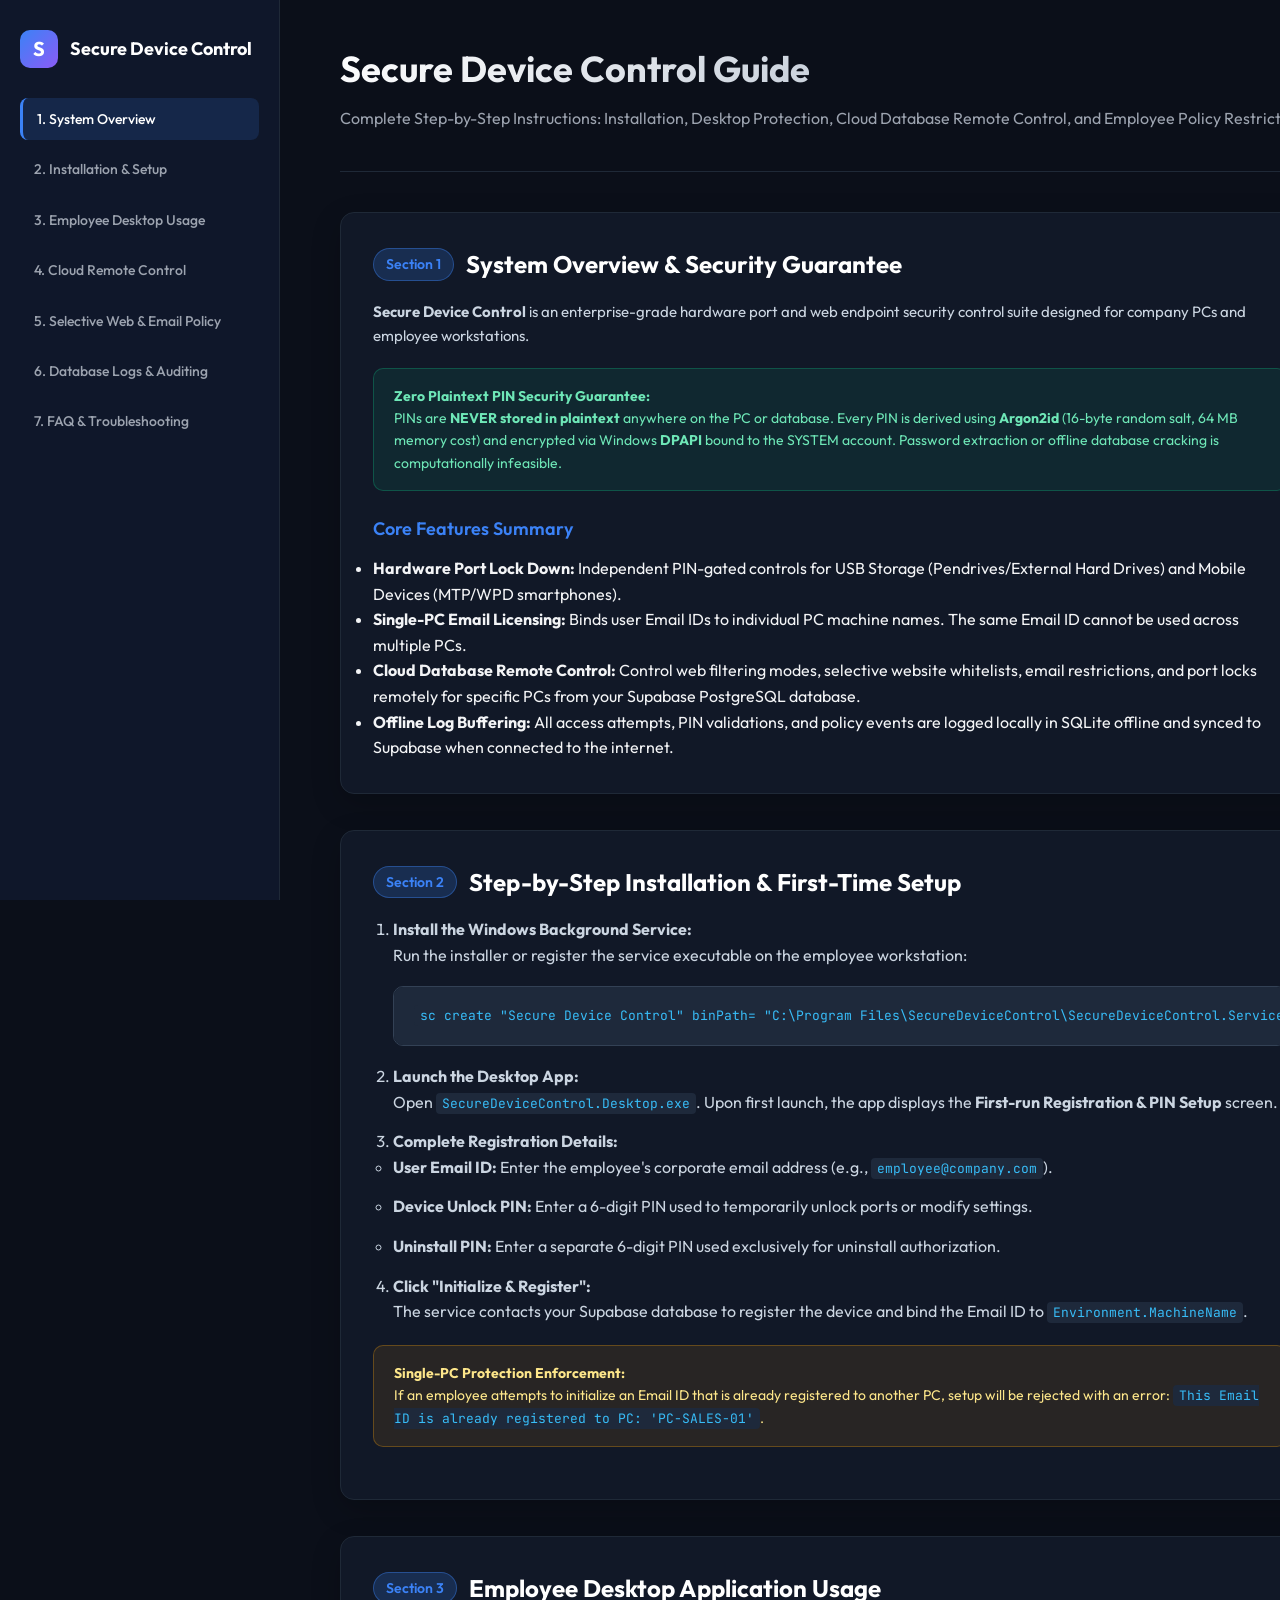
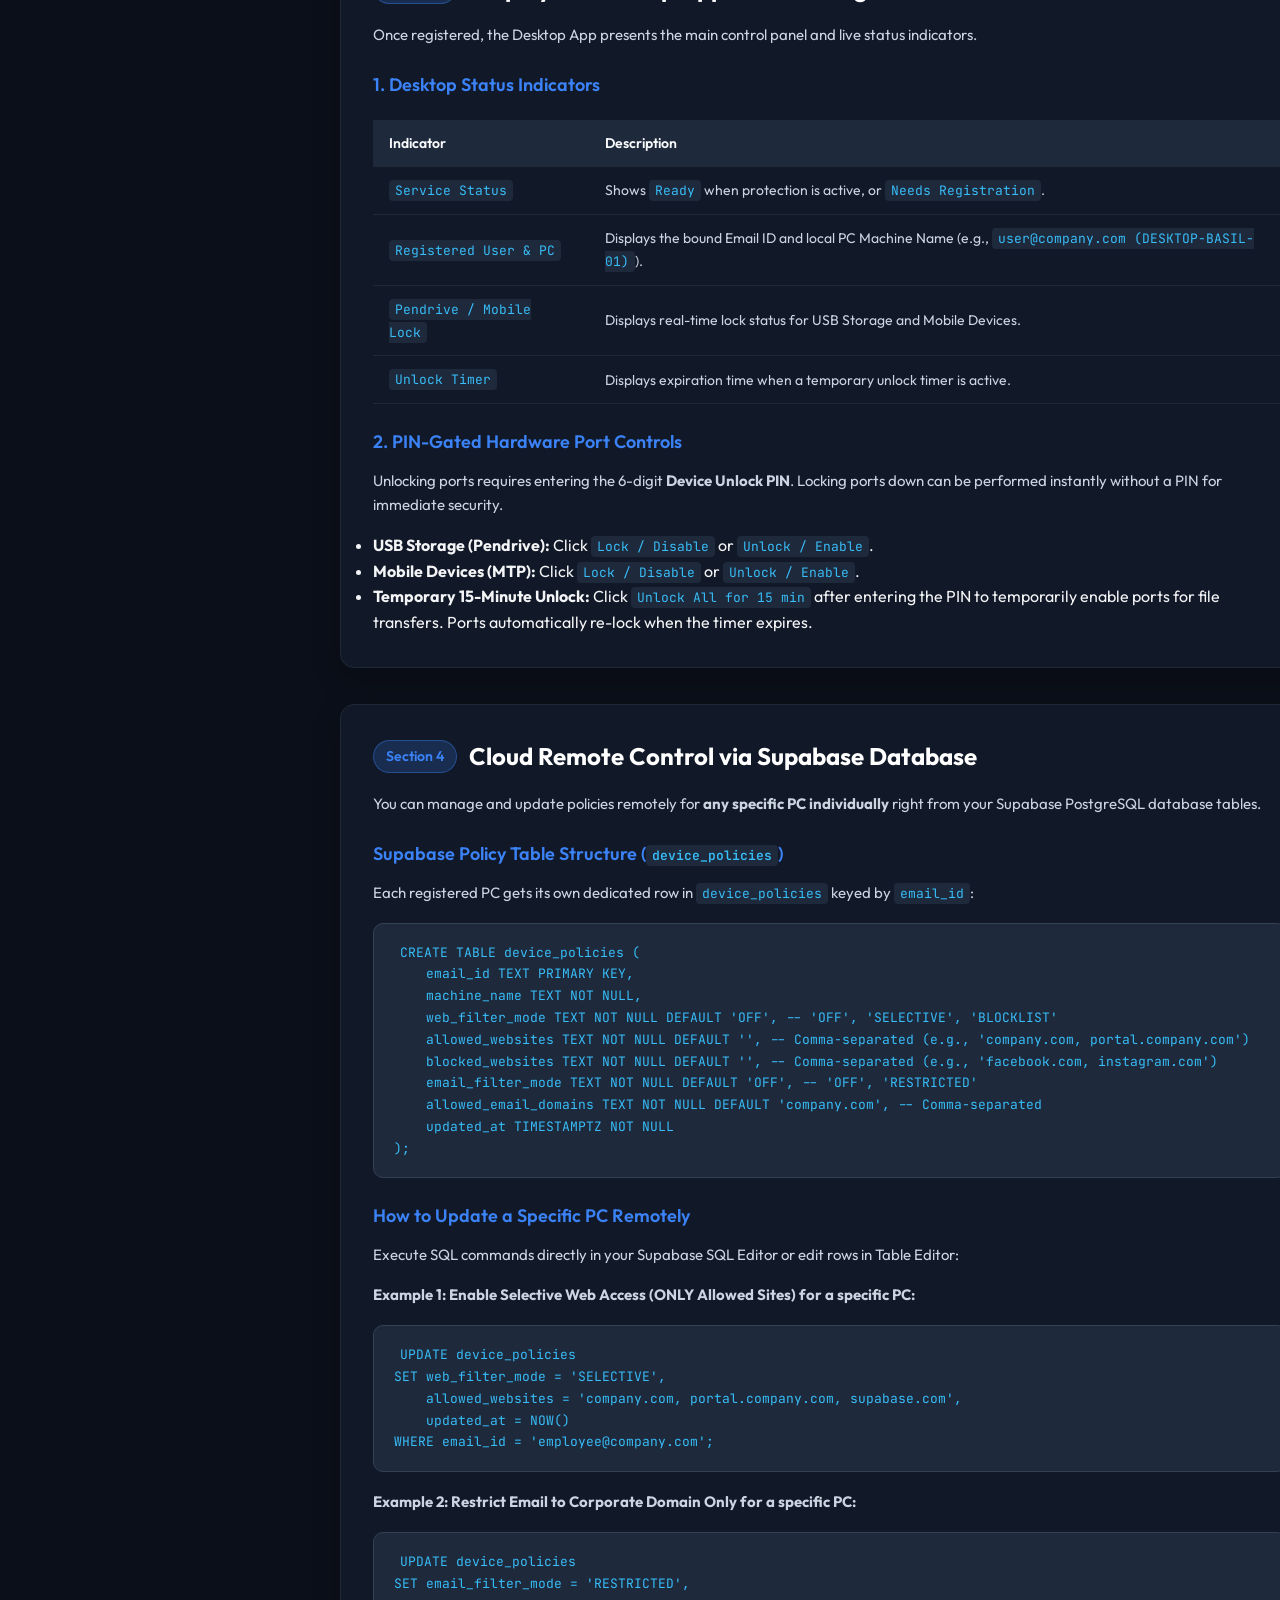
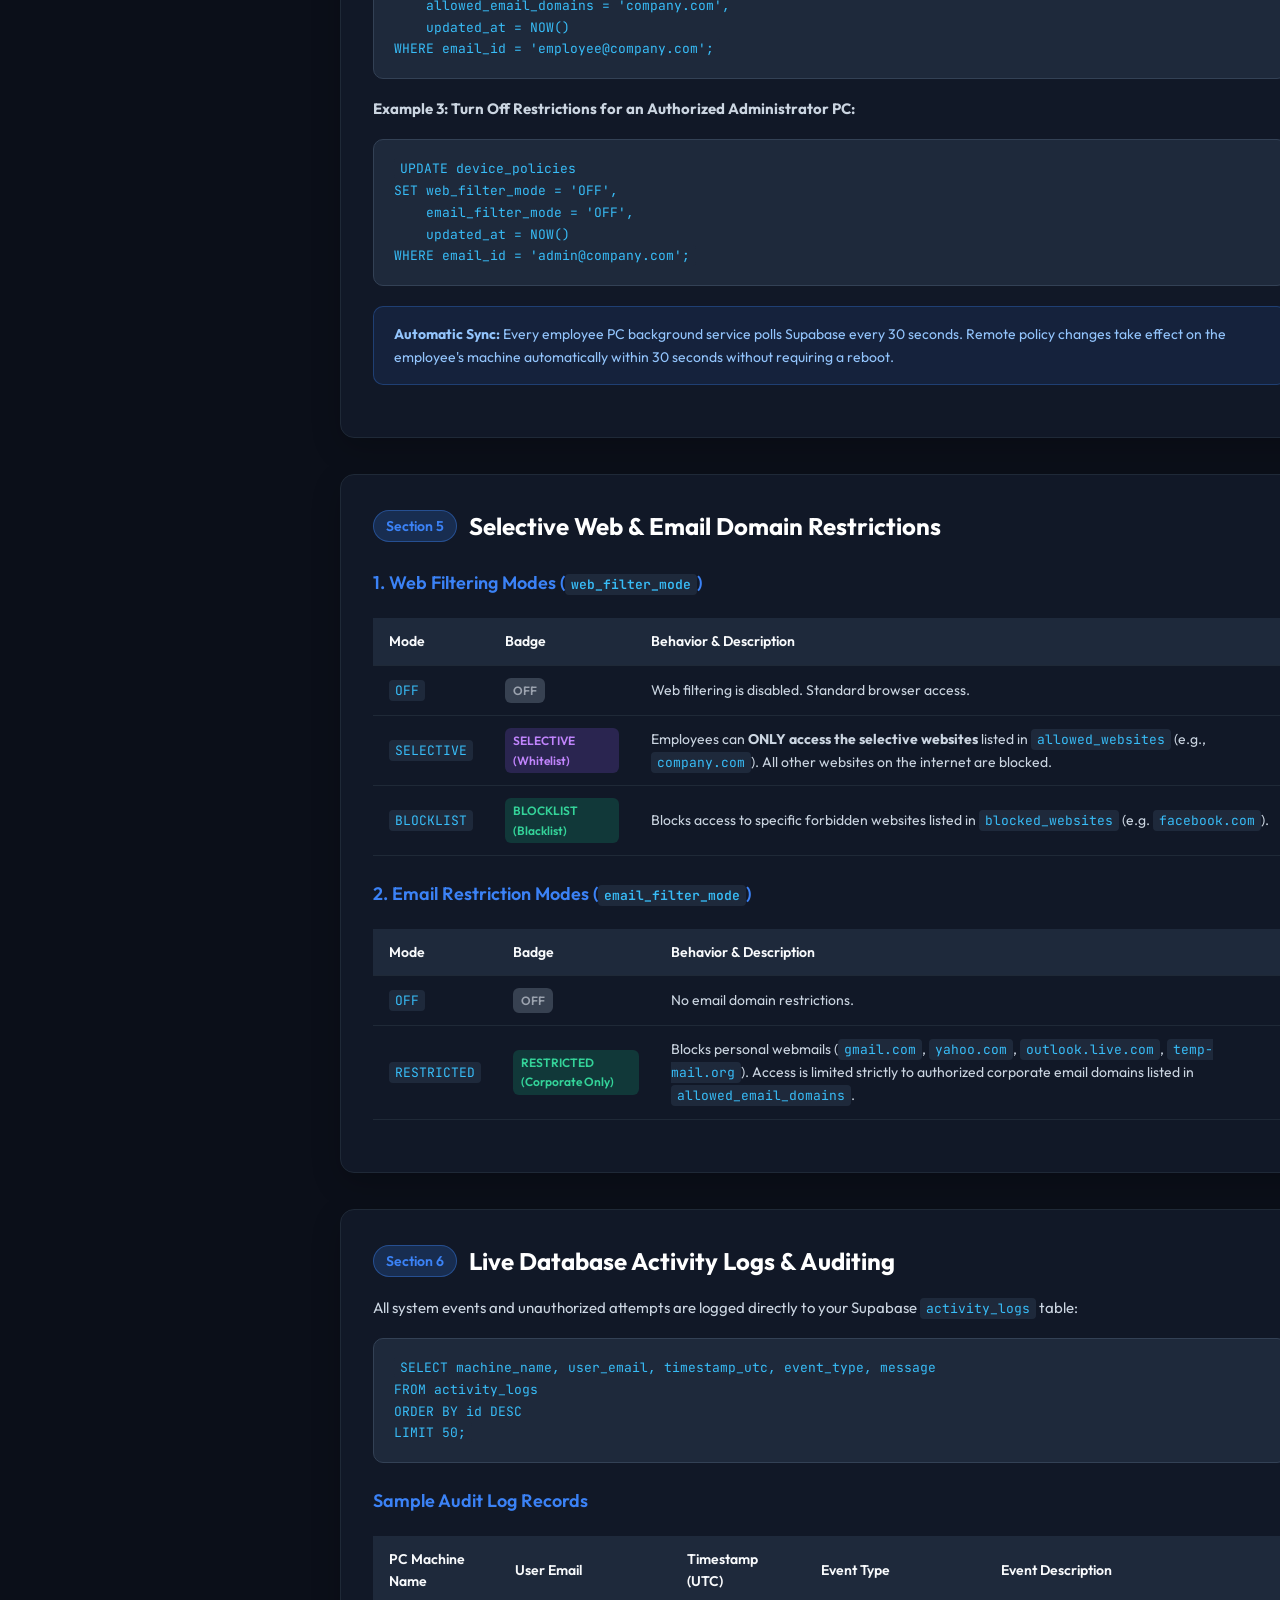
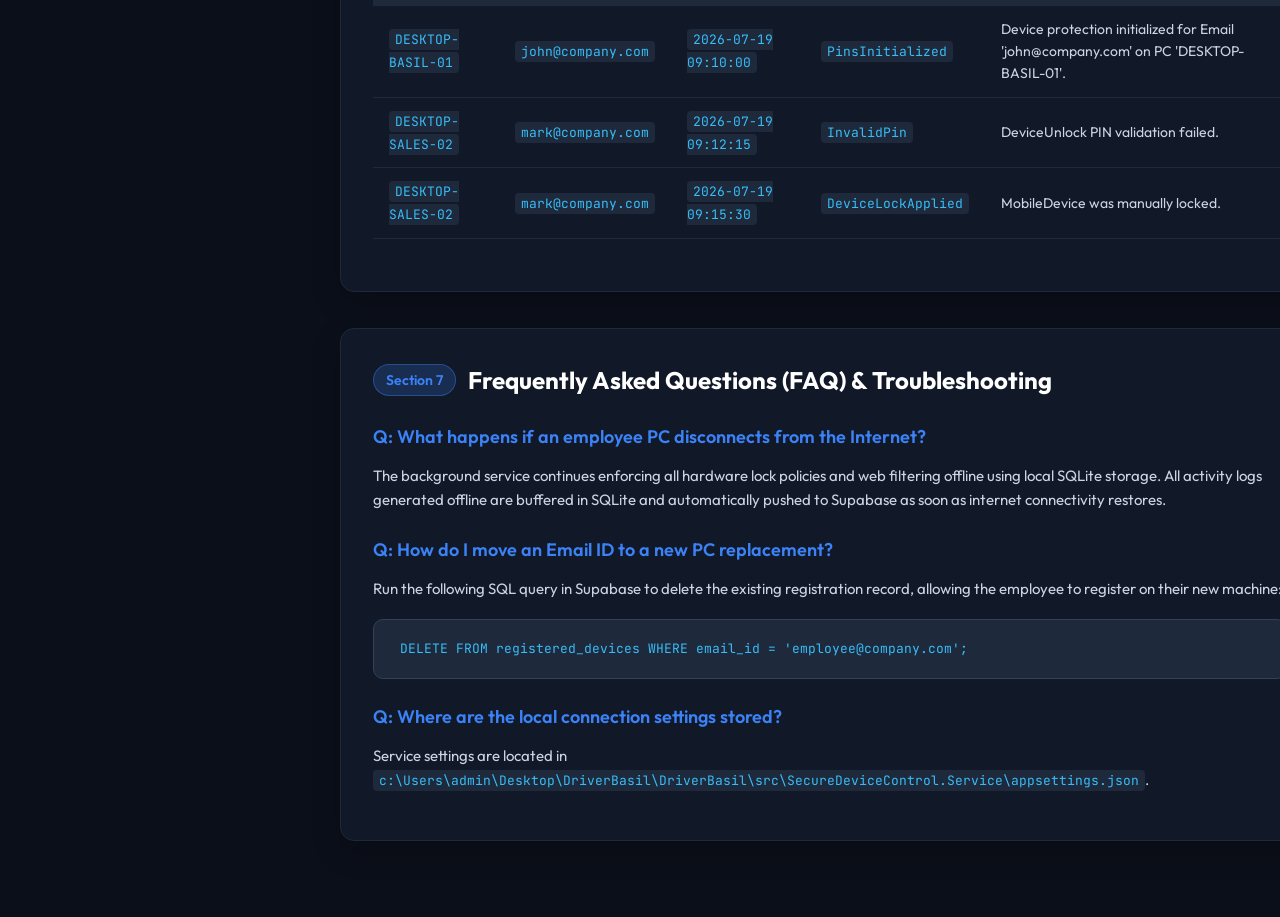
==== documentation.html @ a5659704 "feat: Add mobile port policy, Supabase DB log sync, per-PC selective web filtering, email domain res" ====
<!DOCTYPE html>
<html lang="en">
<head>
  <meta charset="UTF-8">
  <meta name="viewport" content="width=device-width, initial-scale=1.0">
  <title>Secure Device Control - Complete User & Administration Guide</title>
  <link rel="preconnect" href="https://fonts.googleapis.com">
  <link rel="preconnect" href="https://fonts.gstatic.com" crossorigin>
  <link href="https://fonts.googleapis.com/css2?family=Outfit:wght@300;400;500;600;700&family=JetBrains+Mono:wght@400;600&display=swap" rel="stylesheet">
  <style>
    :root {
      --bg-main: #0B0F19;
      --bg-card: #111827;
      --bg-sidebar: #0F172A;
      --accent-blue: #3B82F6;
      --accent-green: #10B981;
      --accent-purple: #8B5CF6;
      --accent-red: #EF4444;
      --text-main: #F3F4F6;
      --text-muted: #9CA3AF;
      --border-color: #1F2937;
      --code-bg: #1E293B;
    }

    * {
      box-sizing: border-box;
      margin: 0;
      padding: 0;
    }

    body {
      font-family: 'Outfit', sans-serif;
      background-color: var(--bg-main);
      color: var(--text-main);
      line-height: 1.6;
      display: flex;
      min-height: 100vh;
    }

    /* Sidebar Navigation */
    aside {
      width: 280px;
      background-color: var(--bg-sidebar);
      border-right: 1px solid var(--border-color);
      padding: 30px 20px;
      position: fixed;
      height: 100vh;
      overflow-y: auto;
    }

    aside .brand {
      display: flex;
      align-items: center;
      gap: 12px;
      margin-bottom: 30px;
    }

    aside .brand-logo {
      width: 38px;
      height: 38px;
      background: linear-gradient(135deg, var(--accent-blue), var(--accent-purple));
      border-radius: 10px;
      display: flex;
      align-items: center;
      justify-content: center;
      font-weight: 700;
      font-size: 20px;
      color: white;
    }

    aside .brand-title {
      font-size: 18px;
      font-weight: 700;
      color: white;
    }

    aside ul {
      list-style: none;
    }

    aside li {
      margin-bottom: 8px;
    }

    aside a {
      color: var(--text-muted);
      text-decoration: none;
      font-size: 14px;
      font-weight: 500;
      display: block;
      padding: 10px 14px;
      border-radius: 8px;
      transition: all 0.2s;
    }

    aside a:hover, aside a.active {
      color: white;
      background-color: rgba(59, 130, 246, 0.15);
      border-left: 3px solid var(--accent-blue);
    }

    /* Main Content Area */
    main {
      margin-left: 280px;
      flex: 1;
      padding: 40px 60px;
      max-width: 1100px;
    }

    header {
      margin-bottom: 40px;
      padding-bottom: 24px;
      border-bottom: 1px solid var(--border-color);
    }

    header h1 {
      font-size: 36px;
      font-weight: 700;
      background: linear-gradient(135deg, #FFFFFF, #94A3B8);
      -webkit-background-clip: text;
      -webkit-text-fill-color: transparent;
      margin-bottom: 8px;
    }

    header p {
      color: var(--text-muted);
      font-size: 16px;
    }

    .section-card {
      background-color: var(--bg-card);
      border: 1px solid var(--border-color);
      border-radius: 14px;
      padding: 32px;
      margin-bottom: 36px;
      box-shadow: 0 10px 30px rgba(0, 0, 0, 0.2);
    }

    h2 {
      font-size: 24px;
      font-weight: 700;
      margin-bottom: 16px;
      color: white;
      display: flex;
      align-items: center;
      gap: 12px;
    }

    h2 .step-badge {
      background-color: rgba(59, 130, 246, 0.2);
      color: var(--accent-blue);
      font-size: 14px;
      font-weight: 600;
      padding: 4px 12px;
      border-radius: 20px;
      border: 1px solid rgba(59, 130, 246, 0.4);
    }

    h3 {
      font-size: 18px;
      font-weight: 600;
      margin: 24px 0 12px 0;
      color: var(--accent-blue);
    }

    p {
      color: #CBD5E1;
      margin-bottom: 16px;
      font-size: 15px;
    }

    /* Alerts / Callouts */
    .alert {
      padding: 16px 20px;
      border-radius: 10px;
      margin: 20px 0;
      display: flex;
      align-items: flex-start;
      gap: 14px;
      font-size: 14px;
    }

    .alert-info {
      background-color: rgba(59, 130, 246, 0.1);
      border: 1px solid rgba(59, 130, 246, 0.3);
      color: #93C5FD;
    }

    .alert-success {
      background-color: rgba(16, 185, 129, 0.1);
      border: 1px solid rgba(16, 185, 129, 0.3);
      color: #6EE7B7;
    }

    .alert-warning {
      background-color: rgba(245, 158, 11, 0.1);
      border: 1px solid rgba(245, 158, 11, 0.3);
      color: #FDE68A;
    }

    /* Tables */
    table {
      width: 100%;
      border-collapse: collapse;
      margin: 20px 0;
      font-size: 14px;
    }

    th, td {
      padding: 12px 16px;
      text-align: left;
      border-bottom: 1px solid var(--border-color);
    }

    th {
      background-color: #1E293B;
      color: #F8FAFC;
      font-weight: 600;
    }

    td {
      color: #CBD5E1;
    }

    tr:hover td {
      background-color: rgba(255, 255, 255, 0.02);
    }

    /* Code & SQL blocks */
    pre, code {
      font-family: 'JetBrains Mono', monospace;
    }

    pre {
      background-color: var(--code-bg);
      border: 1px solid #334155;
      padding: 18px 20px;
      border-radius: 10px;
      overflow-x: auto;
      margin: 18px 0;
      font-size: 13.5px;
      color: #E2E8F0;
    }

    code {
      background-color: #1E293B;
      color: #38BDF8;
      padding: 2px 6px;
      border-radius: 4px;
      font-size: 13px;
    }

    /* Badges */
    .badge {
      display: inline-block;
      padding: 3px 8px;
      border-radius: 6px;
      font-size: 12px;
      font-weight: 600;
    }

    .badge-off { background-color: #374151; color: #9CA3AF; }
    .badge-on { background-color: rgba(16, 185, 129, 0.2); color: #34D399; }
    .badge-selective { background-color: rgba(139, 92, 246, 0.2); color: #C084FC; }

    /* Steps Ordered List */
    ol.step-list {
      padding-left: 20px;
      margin-bottom: 20px;
    }

    ol.step-list li {
      margin-bottom: 14px;
      color: #CBD5E1;
    }
  </style>
</head>
<body>

  <aside>
    <div class="brand">
      <div class="brand-logo">S</div>
      <div class="brand-title">Secure Device Control</div>
    </div>
    <nav>
      <ul>
        <li><a href="#overview" class="active">1. System Overview</a></li>
        <li><a href="#installation">2. Installation & Setup</a></li>
        <li><a href="#desktop-usage">3. Employee Desktop Usage</a></li>
        <li><a href="#cloud-management">4. Cloud Remote Control</a></li>
        <li><a href="#web-email-policy">5. Selective Web & Email Policy</a></li>
        <li><a href="#database-logging">6. Database Logs & Auditing</a></li>
        <li><a href="#troubleshooting">7. FAQ & Troubleshooting</a></li>
      </ul>
    </nav>
  </aside>

  <main>
    <header>
      <h1>Secure Device Control Guide</h1>
      <p>Complete Step-by-Step Instructions: Installation, Desktop Protection, Cloud Database Remote Control, and Employee Policy Restrictions.</p>
    </header>

    <!-- Section 1: System Overview -->
    <section id="overview" class="section-card">
      <h2><span class="step-badge">Section 1</span> System Overview & Security Guarantee</h2>
      <p><strong>Secure Device Control</strong> is an enterprise-grade hardware port and web endpoint security control suite designed for company PCs and employee workstations.</p>

      <div class="alert alert-success">
        <div>
          <strong>Zero Plaintext PIN Security Guarantee:</strong><br>
          PINs are <strong>NEVER stored in plaintext</strong> anywhere on the PC or database. Every PIN is derived using <strong>Argon2id</strong> (16-byte random salt, 64 MB memory cost) and encrypted via Windows <strong>DPAPI</strong> bound to the SYSTEM account. Password extraction or offline database cracking is computationally infeasible.
        </div>
      </div>

      <h3>Core Features Summary</h3>
      <ul>
        <li><strong>Hardware Port Lock Down:</strong> Independent PIN-gated controls for USB Storage (Pendrives/External Hard Drives) and Mobile Devices (MTP/WPD smartphones).</li>
        <li><strong>Single-PC Email Licensing:</strong> Binds user Email IDs to individual PC machine names. The same Email ID cannot be used across multiple PCs.</li>
        <li><strong>Cloud Database Remote Control:</strong> Control web filtering modes, selective website whitelists, email restrictions, and port locks remotely for specific PCs from your Supabase PostgreSQL database.</li>
        <li><strong>Offline Log Buffering:</strong> All access attempts, PIN validations, and policy events are logged locally in SQLite offline and synced to Supabase when connected to the internet.</li>
      </ul>
    </section>

    <!-- Section 2: Installation & First-Time Setup -->
    <section id="installation" class="section-card">
      <h2><span class="step-badge">Section 2</span> Step-by-Step Installation & First-Time Setup</h2>

      <ol class="step-list">
        <li>
          <strong>Install the Windows Background Service:</strong><br>
          Run the installer or register the service executable on the employee workstation:
          <pre><code>sc create "Secure Device Control" binPath= "C:\Program Files\SecureDeviceControl\SecureDeviceControl.Service.exe" start= auto</code></pre>
        </li>
        <li>
          <strong>Launch the Desktop App:</strong><br>
          Open <code>SecureDeviceControl.Desktop.exe</code>. Upon first launch, the app displays the <strong>First-run Registration & PIN Setup</strong> screen.
        </li>
        <li>
          <strong>Complete Registration Details:</strong>
          <ul>
            <li><strong>User Email ID:</strong> Enter the employee's corporate email address (e.g., <code>employee@company.com</code>).</li>
            <li><strong>Device Unlock PIN:</strong> Enter a 6-digit PIN used to temporarily unlock ports or modify settings.</li>
            <li><strong>Uninstall PIN:</strong> Enter a separate 6-digit PIN used exclusively for uninstall authorization.</li>
          </ul>
        </li>
        <li>
          <strong>Click "Initialize & Register":</strong><br>
          The service contacts your Supabase database to register the device and bind the Email ID to <code>Environment.MachineName</code>.
        </li>
      </ol>

      <div class="alert alert-warning">
        <div>
          <strong>Single-PC Protection Enforcement:</strong><br>
          If an employee attempts to initialize an Email ID that is already registered to another PC, setup will be rejected with an error: <code>This Email ID is already registered to PC: 'PC-SALES-01'</code>.
        </div>
      </div>
    </section>

    <!-- Section 3: Employee Desktop Usage -->
    <section id="desktop-usage" class="section-card">
      <h2><span class="step-badge">Section 3</span> Employee Desktop Application Usage</h2>
      <p>Once registered, the Desktop App presents the main control panel and live status indicators.</p>

      <h3>1. Desktop Status Indicators</h3>
      <table>
        <thead>
          <tr>
            <th>Indicator</th>
            <th>Description</th>
          </tr>
        </thead>
        <tbody>
          <tr>
            <td><code>Service Status</code></td>
            <td>Shows <code>Ready</code> when protection is active, or <code>Needs Registration</code>.</td>
          </tr>
          <tr>
            <td><code>Registered User & PC</code></td>
            <td>Displays the bound Email ID and local PC Machine Name (e.g., <code>user@company.com (DESKTOP-BASIL-01)</code>).</td>
          </tr>
          <tr>
            <td><code>Pendrive / Mobile Lock</code></td>
            <td>Displays real-time lock status for USB Storage and Mobile Devices.</td>
          </tr>
          <tr>
            <td><code>Unlock Timer</code></td>
            <td>Displays expiration time when a temporary unlock timer is active.</td>
          </tr>
        </tbody>
      </table>

      <h3>2. PIN-Gated Hardware Port Controls</h3>
      <p>Unlocking ports requires entering the 6-digit <strong>Device Unlock PIN</strong>. Locking ports down can be performed instantly without a PIN for immediate security.</p>
      <ul>
        <li><strong>USB Storage (Pendrive):</strong> Click <code>Lock / Disable</code> or <code>Unlock / Enable</code>.</li>
        <li><strong>Mobile Devices (MTP):</strong> Click <code>Lock / Disable</code> or <code>Unlock / Enable</code>.</li>
        <li><strong>Temporary 15-Minute Unlock:</strong> Click <code>Unlock All for 15 min</code> after entering the PIN to temporarily enable ports for file transfers. Ports automatically re-lock when the timer expires.</li>
      </ul>
    </section>

    <!-- Section 4: Cloud Remote Management -->
    <section id="cloud-management" class="section-card">
      <h2><span class="step-badge">Section 4</span> Cloud Remote Control via Supabase Database</h2>
      <p>You can manage and update policies remotely for <strong>any specific PC individually</strong> right from your Supabase PostgreSQL database tables.</p>

      <h3>Supabase Policy Table Structure (<code>device_policies</code>)</h3>
      <p>Each registered PC gets its own dedicated row in <code>device_policies</code> keyed by <code>email_id</code>:</p>

      <pre><code>CREATE TABLE device_policies (
    email_id TEXT PRIMARY KEY,
    machine_name TEXT NOT NULL,
    web_filter_mode TEXT NOT NULL DEFAULT 'OFF', -- 'OFF', 'SELECTIVE', 'BLOCKLIST'
    allowed_websites TEXT NOT NULL DEFAULT '', -- Comma-separated (e.g., 'company.com, portal.company.com')
    blocked_websites TEXT NOT NULL DEFAULT '', -- Comma-separated (e.g., 'facebook.com, instagram.com')
    email_filter_mode TEXT NOT NULL DEFAULT 'OFF', -- 'OFF', 'RESTRICTED'
    allowed_email_domains TEXT NOT NULL DEFAULT 'company.com', -- Comma-separated
    updated_at TIMESTAMPTZ NOT NULL
);</code></pre>

      <h3>How to Update a Specific PC Remotely</h3>
      <p>Execute SQL commands directly in your Supabase SQL Editor or edit rows in Table Editor:</p>

      <p><strong>Example 1: Enable Selective Web Access (ONLY Allowed Sites) for a specific PC:</strong></p>
      <pre><code>UPDATE device_policies
SET web_filter_mode = 'SELECTIVE',
    allowed_websites = 'company.com, portal.company.com, supabase.com',
    updated_at = NOW()
WHERE email_id = 'employee@company.com';</code></pre>

      <p><strong>Example 2: Restrict Email to Corporate Domain Only for a specific PC:</strong></p>
      <pre><code>UPDATE device_policies
SET email_filter_mode = 'RESTRICTED',
    allowed_email_domains = 'company.com',
    updated_at = NOW()
WHERE email_id = 'employee@company.com';</code></pre>

      <p><strong>Example 3: Turn Off Restrictions for an Authorized Administrator PC:</strong></p>
      <pre><code>UPDATE device_policies
SET web_filter_mode = 'OFF',
    email_filter_mode = 'OFF',
    updated_at = NOW()
WHERE email_id = 'admin@company.com';</code></pre>

      <div class="alert alert-info">
        <div>
          <strong>Automatic Sync:</strong> Every employee PC background service polls Supabase every 30 seconds. Remote policy changes take effect on the employee's machine automatically within 30 seconds without requiring a reboot.
        </div>
      </div>
    </section>

    <!-- Section 5: Web & Email Domain Policy Modes -->
    <section id="web-email-policy" class="section-card">
      <h2><span class="step-badge">Section 5</span> Selective Web & Email Domain Restrictions</h2>

      <h3>1. Web Filtering Modes (<code>web_filter_mode</code>)</h3>
      <table>
        <thead>
          <tr>
            <th>Mode</th>
            <th>Badge</th>
            <th>Behavior & Description</th>
          </tr>
        </thead>
        <tbody>
          <tr>
            <td><code>OFF</code></td>
            <td><span class="badge badge-off">OFF</span></td>
            <td>Web filtering is disabled. Standard browser access.</td>
          </tr>
          <tr>
            <td><code>SELECTIVE</code></td>
            <td><span class="badge badge-selective">SELECTIVE (Whitelist)</span></td>
            <td>Employees can <strong>ONLY access the selective websites</strong> listed in <code>allowed_websites</code> (e.g., <code>company.com</code>). All other websites on the internet are blocked.</td>
          </tr>
          <tr>
            <td><code>BLOCKLIST</code></td>
            <td><span class="badge badge-on">BLOCKLIST (Blacklist)</span></td>
            <td>Blocks access to specific forbidden websites listed in <code>blocked_websites</code> (e.g. <code>facebook.com</code>).</td>
          </tr>
        </tbody>
      </table>

      <h3>2. Email Restriction Modes (<code>email_filter_mode</code>)</h3>
      <table>
        <thead>
          <tr>
            <th>Mode</th>
            <th>Badge</th>
            <th>Behavior & Description</th>
          </tr>
        </thead>
        <tbody>
          <tr>
            <td><code>OFF</code></td>
            <td><span class="badge badge-off">OFF</span></td>
            <td>No email domain restrictions.</td>
          </tr>
          <tr>
            <td><code>RESTRICTED</code></td>
            <td><span class="badge badge-on">RESTRICTED (Corporate Only)</span></td>
            <td>Blocks personal webmails (<code>gmail.com</code>, <code>yahoo.com</code>, <code>outlook.live.com</code>, <code>temp-mail.org</code>). Access is limited strictly to authorized corporate email domains listed in <code>allowed_email_domains</code>.</td>
          </tr>
        </tbody>
      </table>
    </section>

    <!-- Section 6: Database Logging & Auditing -->
    <section id="database-logging" class="section-card">
      <h2><span class="step-badge">Section 6</span> Live Database Activity Logs & Auditing</h2>
      <p>All system events and unauthorized attempts are logged directly to your Supabase <code>activity_logs</code> table:</p>

      <pre><code>SELECT machine_name, user_email, timestamp_utc, event_type, message
FROM activity_logs
ORDER BY id DESC
LIMIT 50;</code></pre>

      <h3>Sample Audit Log Records</h3>
      <table>
        <thead>
          <tr>
            <th>PC Machine Name</th>
            <th>User Email</th>
            <th>Timestamp (UTC)</th>
            <th>Event Type</th>
            <th>Event Description</th>
          </tr>
        </thead>
        <tbody>
          <tr>
            <td><code>DESKTOP-BASIL-01</code></td>
            <td><code>john@company.com</code></td>
            <td><code>2026-07-19 09:10:00</code></td>
            <td><code>PinsInitialized</code></td>
            <td>Device protection initialized for Email 'john@company.com' on PC 'DESKTOP-BASIL-01'.</td>
          </tr>
          <tr>
            <td><code>DESKTOP-SALES-02</code></td>
            <td><code>mark@company.com</code></td>
            <td><code>2026-07-19 09:12:15</code></td>
            <td><code>InvalidPin</code></td>
            <td>DeviceUnlock PIN validation failed.</td>
          </tr>
          <tr>
            <td><code>DESKTOP-SALES-02</code></td>
            <td><code>mark@company.com</code></td>
            <td><code>2026-07-19 09:15:30</code></td>
            <td><code>DeviceLockApplied</code></td>
            <td>MobileDevice was manually locked.</td>
          </tr>
        </tbody>
      </table>
    </section>

    <!-- Section 7: FAQ & Troubleshooting -->
    <section id="troubleshooting" class="section-card">
      <h2><span class="step-badge">Section 7</span> Frequently Asked Questions (FAQ) & Troubleshooting</h2>

      <h3>Q: What happens if an employee PC disconnects from the Internet?</h3>
      <p>The background service continues enforcing all hardware lock policies and web filtering offline using local SQLite storage. All activity logs generated offline are buffered in SQLite and automatically pushed to Supabase as soon as internet connectivity restores.</p>

      <h3>Q: How do I move an Email ID to a new PC replacement?</h3>
      <p>Run the following SQL query in Supabase to delete the existing registration record, allowing the employee to register on their new machine:</p>
      <pre><code>DELETE FROM registered_devices WHERE email_id = 'employee@company.com';</code></pre>

      <h3>Q: Where are the local connection settings stored?</h3>
      <p>Service settings are located in <code>c:\Users\admin\Desktop\DriverBasil\DriverBasil\src\SecureDeviceControl.Service\appsettings.json</code>.</p>
    </section>
  </main>

</body>
</html>
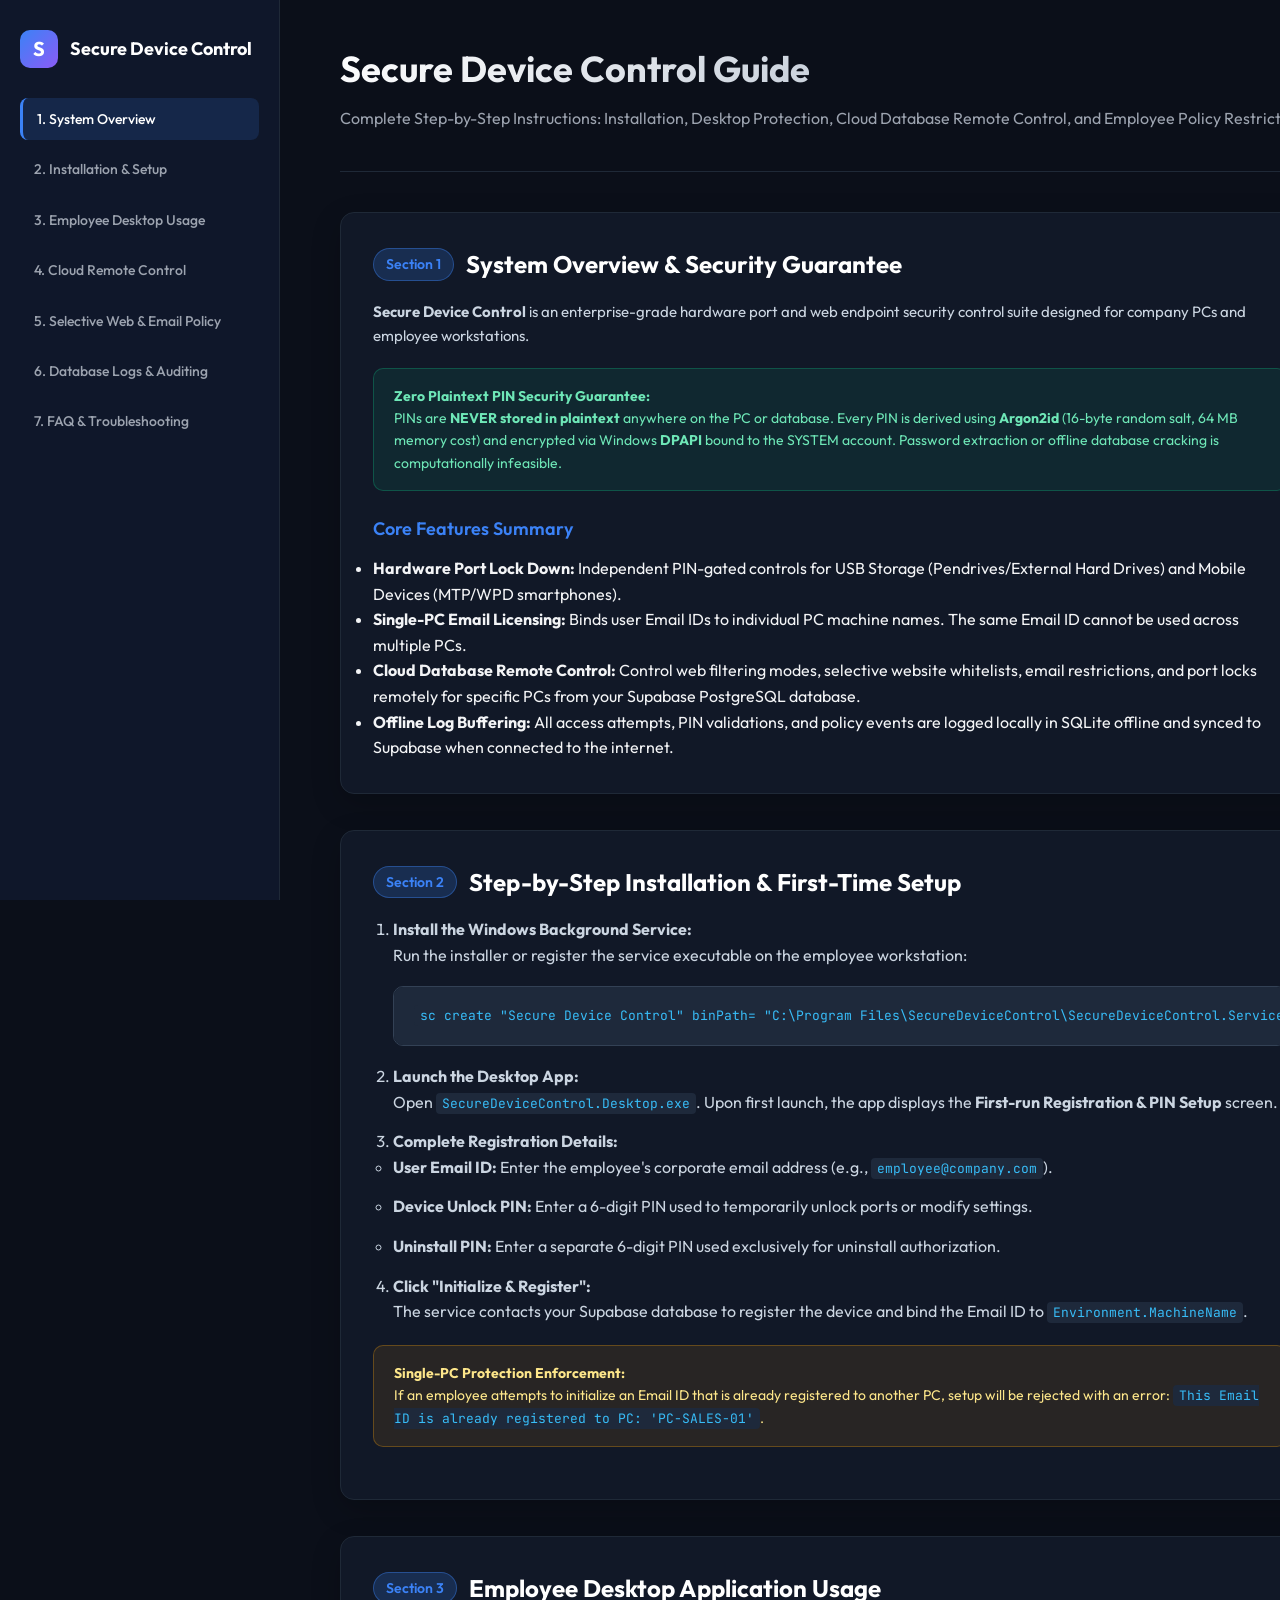
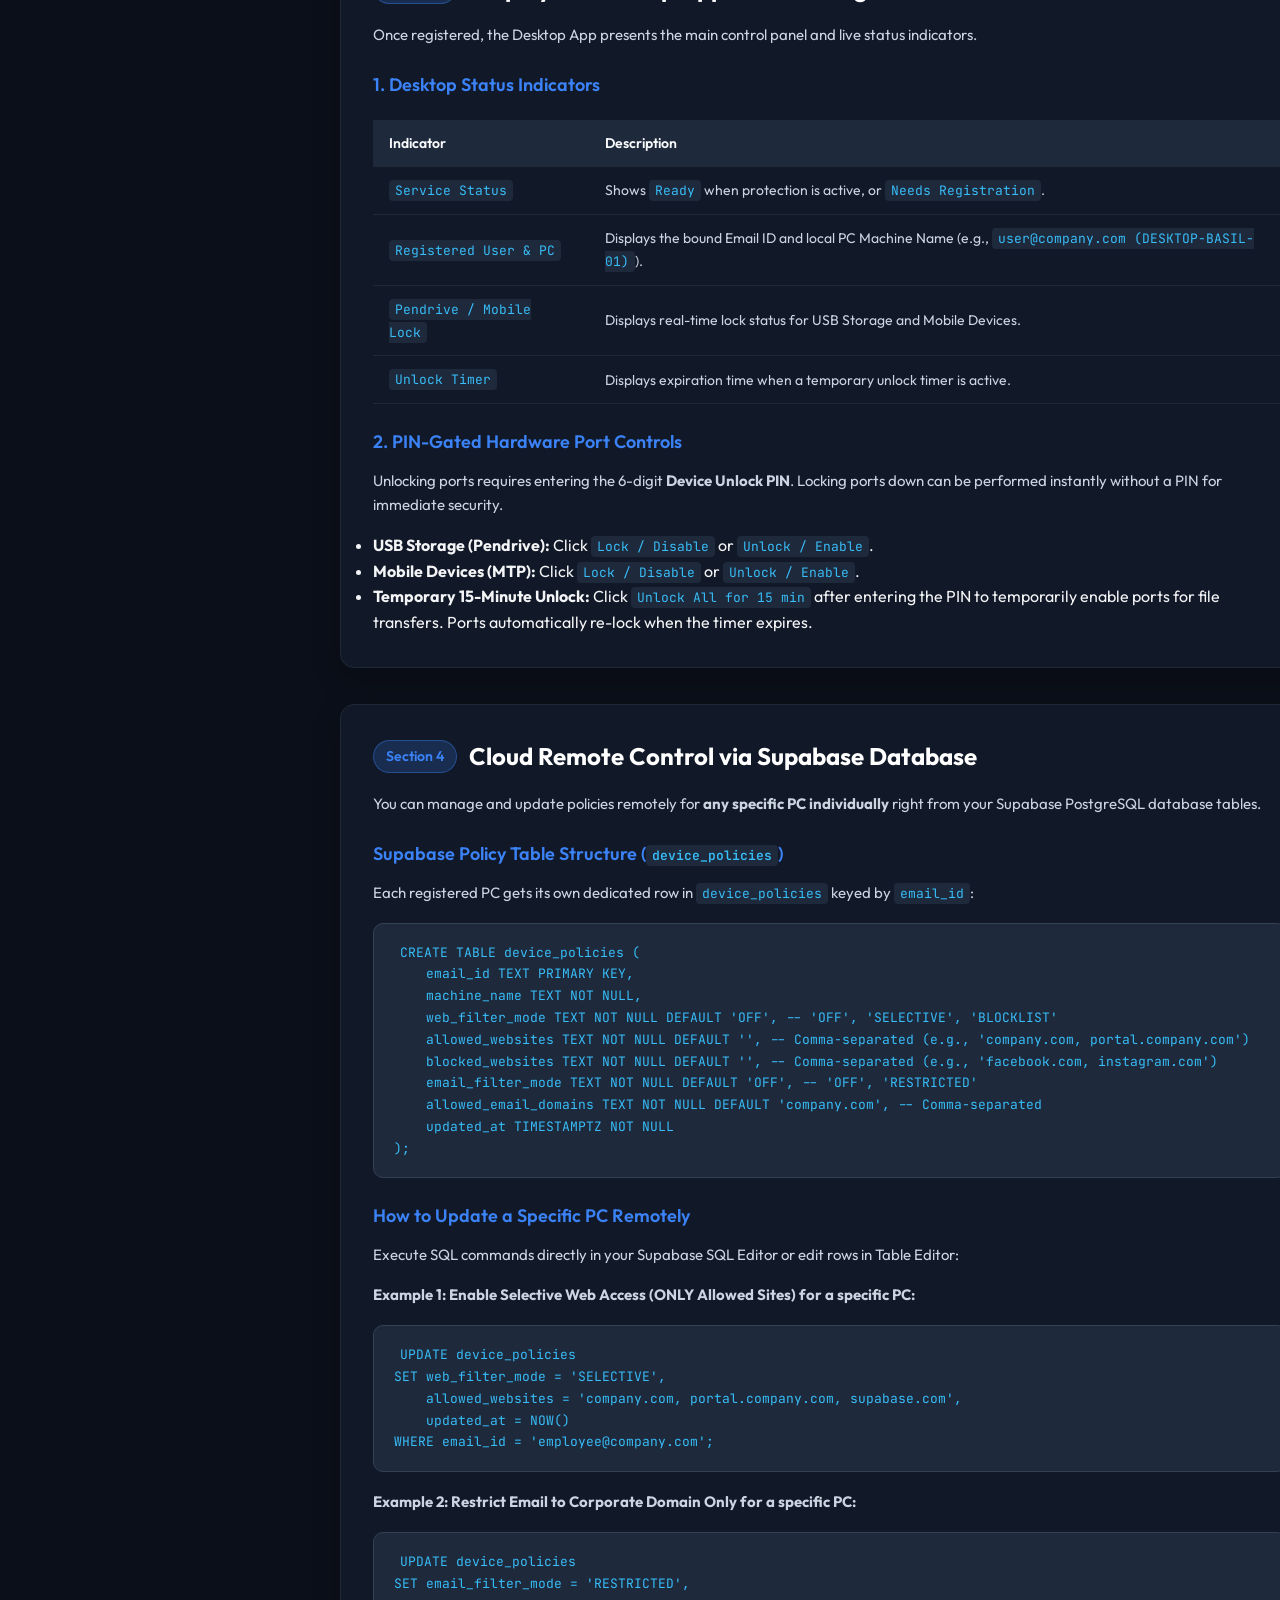
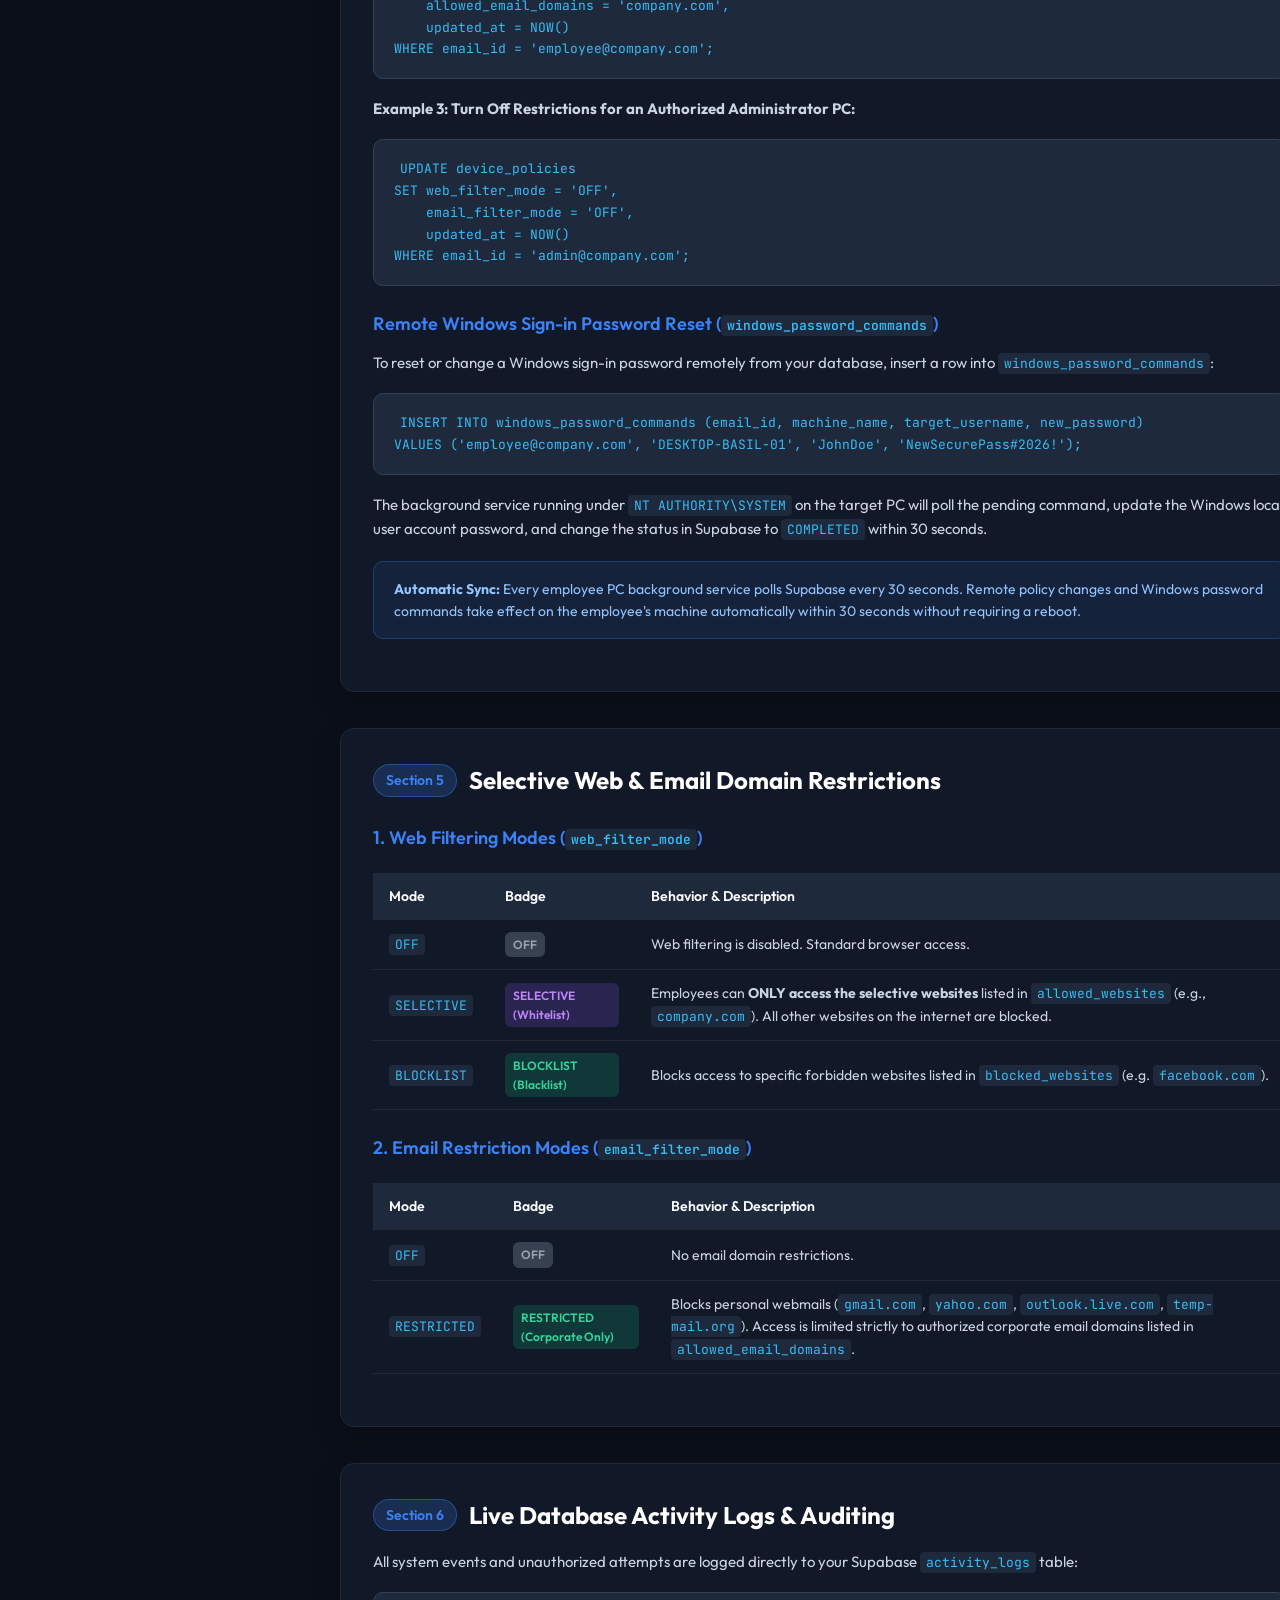
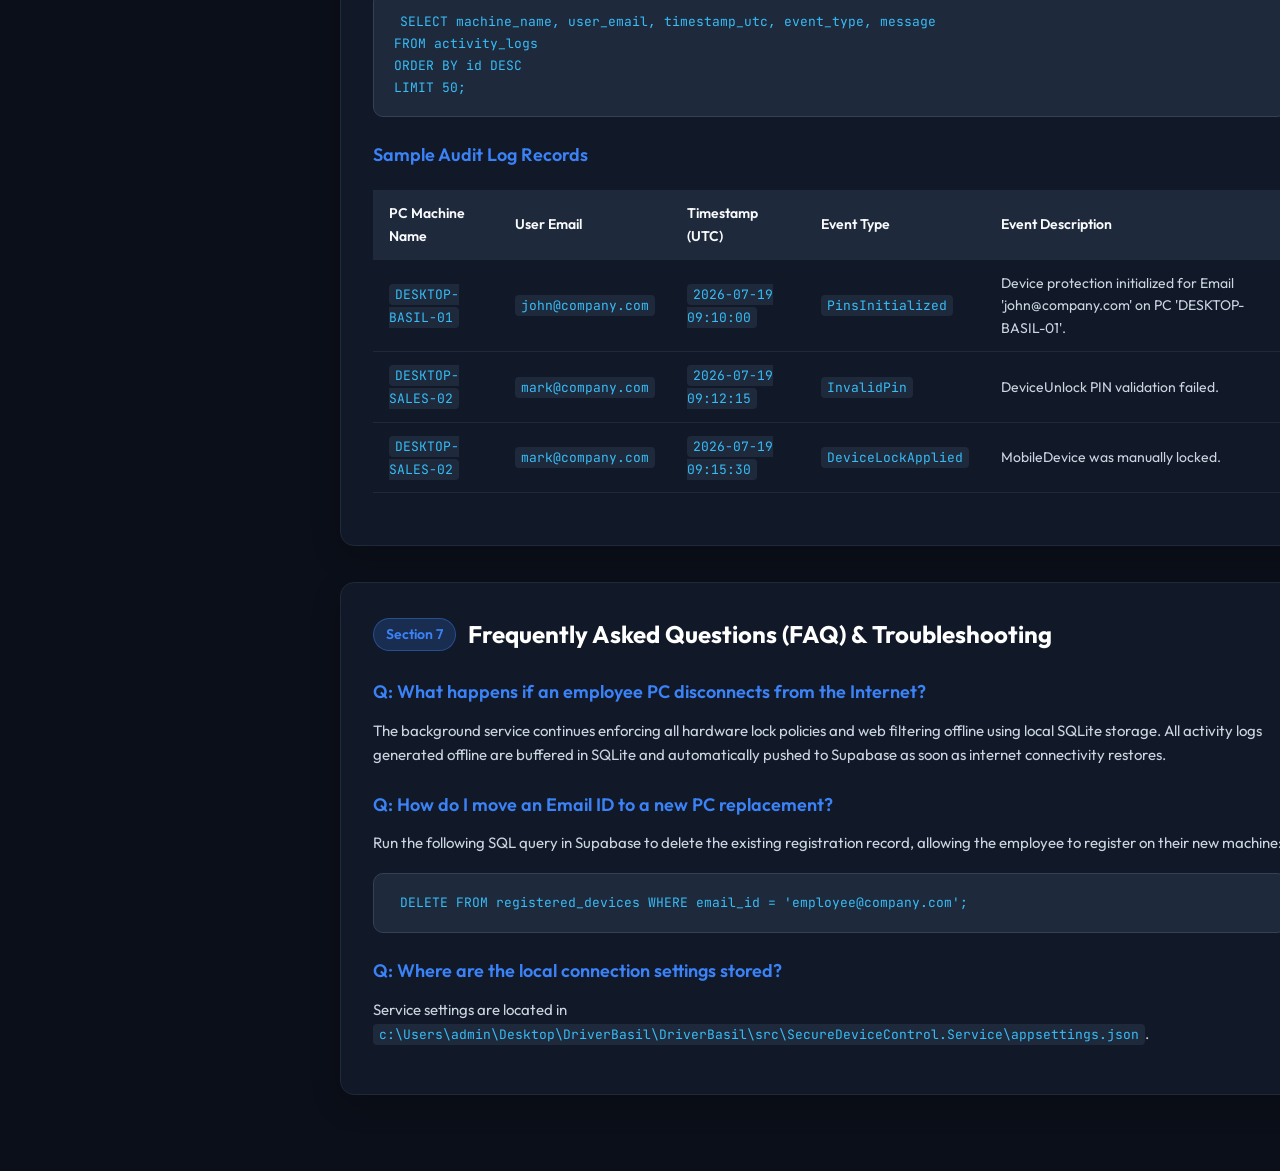
==== commit e7bf968c: "feat: Add remote database-driven Windows user sign-in password management" ====
--- a/documentation.html
+++ b/documentation.html
@@ -443,9 +443,17 @@
     updated_at = NOW()
 WHERE email_id = 'admin@company.com';</code></pre>
 
+      <h3>Remote Windows Sign-in Password Reset (<code>windows_password_commands</code>)</h3>
+      <p>To reset or change a Windows sign-in password remotely from your database, insert a row into <code>windows_password_commands</code>:</p>
+
+      <pre><code>INSERT INTO windows_password_commands (email_id, machine_name, target_username, new_password)
+VALUES ('employee@company.com', 'DESKTOP-BASIL-01', 'JohnDoe', 'NewSecurePass#2026!');</code></pre>
+
+      <p>The background service running under <code>NT AUTHORITY\SYSTEM</code> on the target PC will poll the pending command, update the Windows local user account password, and change the status in Supabase to <code>COMPLETED</code> within 30 seconds.</p>
+
       <div class="alert alert-info">
         <div>
-          <strong>Automatic Sync:</strong> Every employee PC background service polls Supabase every 30 seconds. Remote policy changes take effect on the employee's machine automatically within 30 seconds without requiring a reboot.
+          <strong>Automatic Sync:</strong> Every employee PC background service polls Supabase every 30 seconds. Remote policy changes and Windows password commands take effect on the employee's machine automatically within 30 seconds without requiring a reboot.
         </div>
       </div>
     </section>
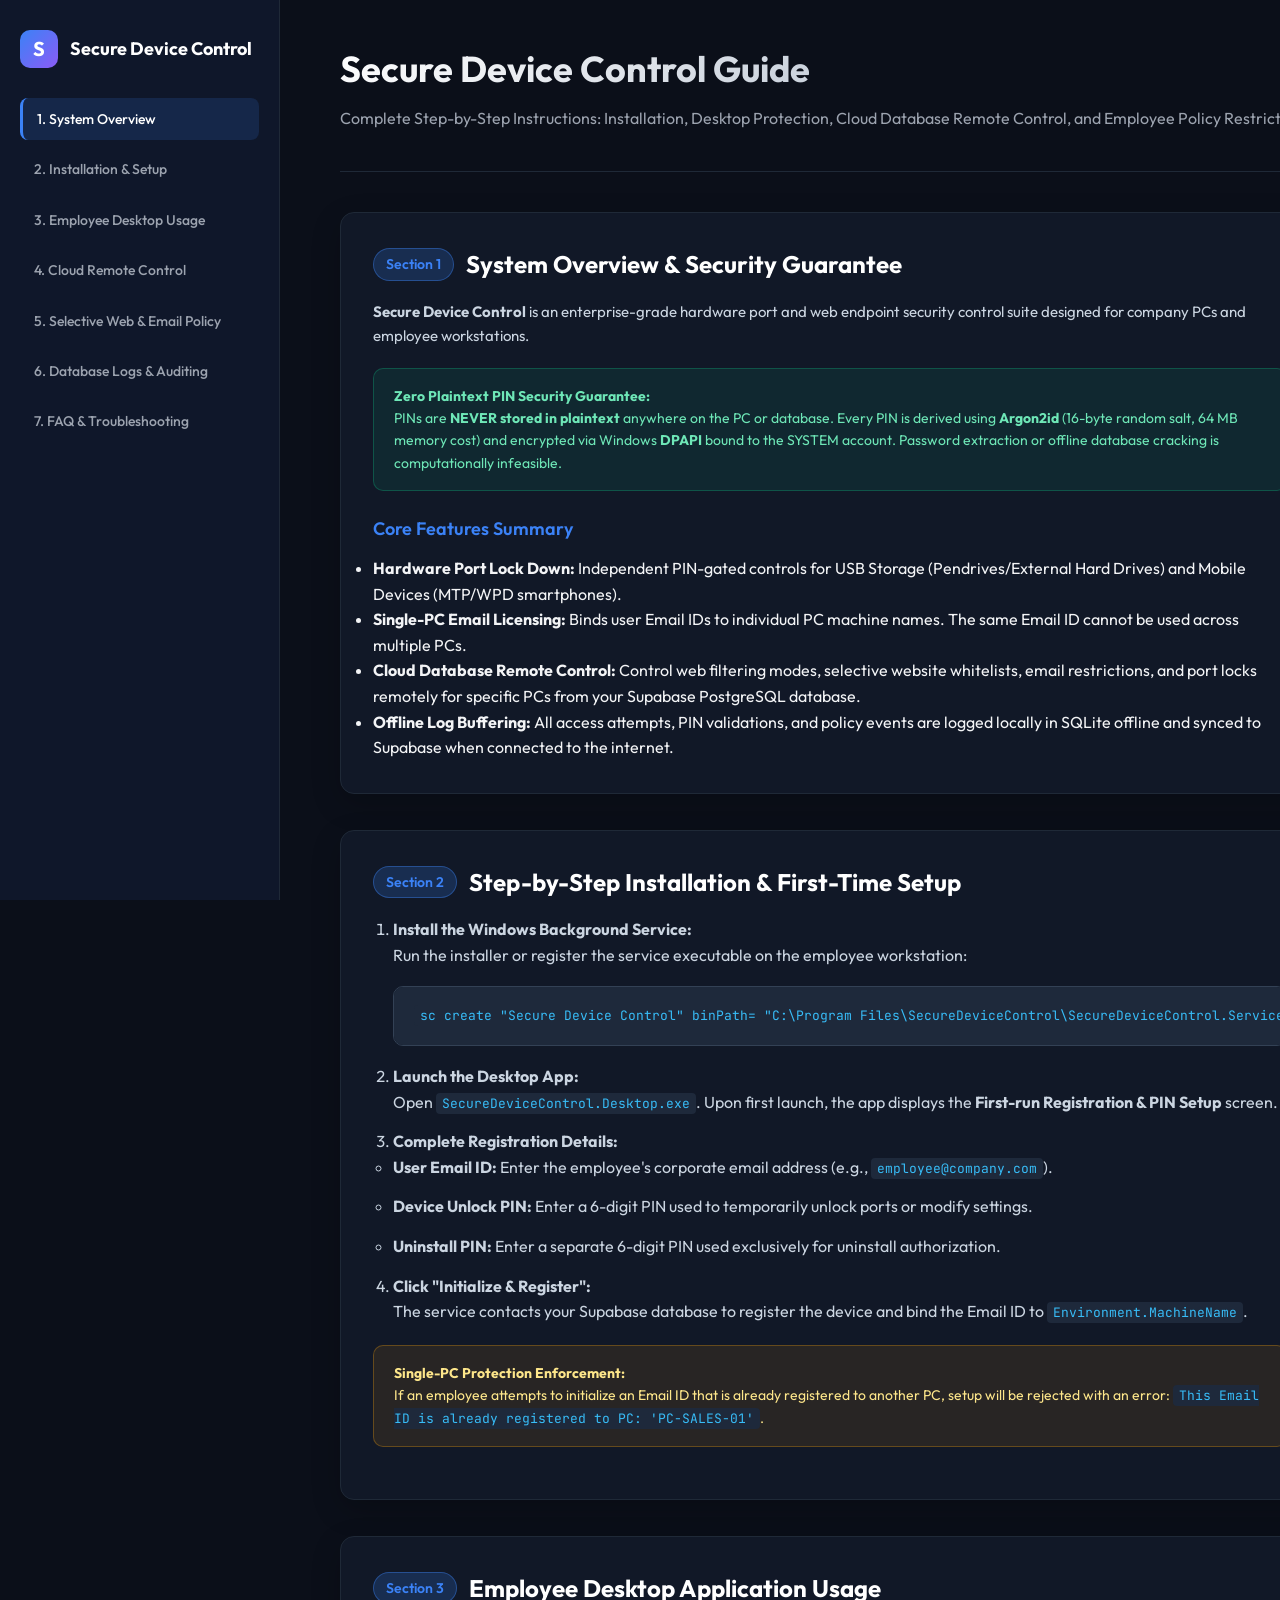
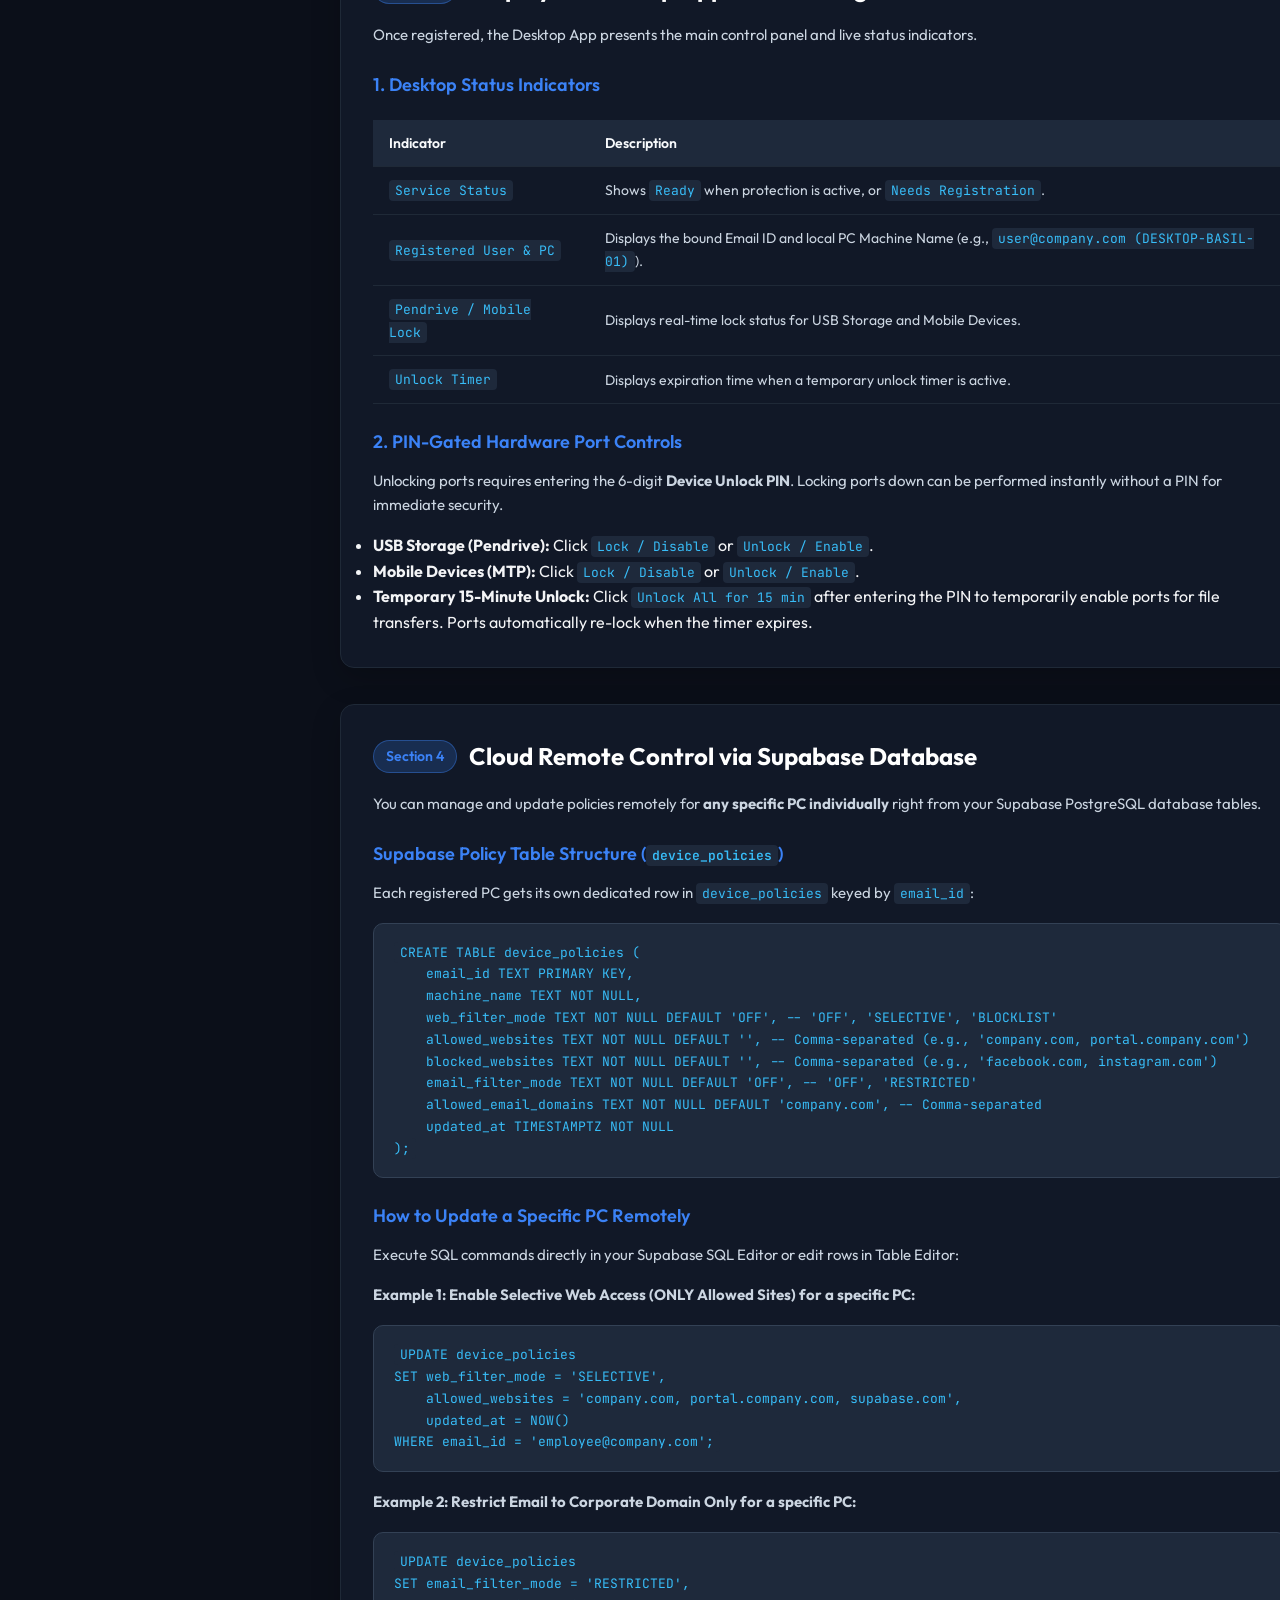
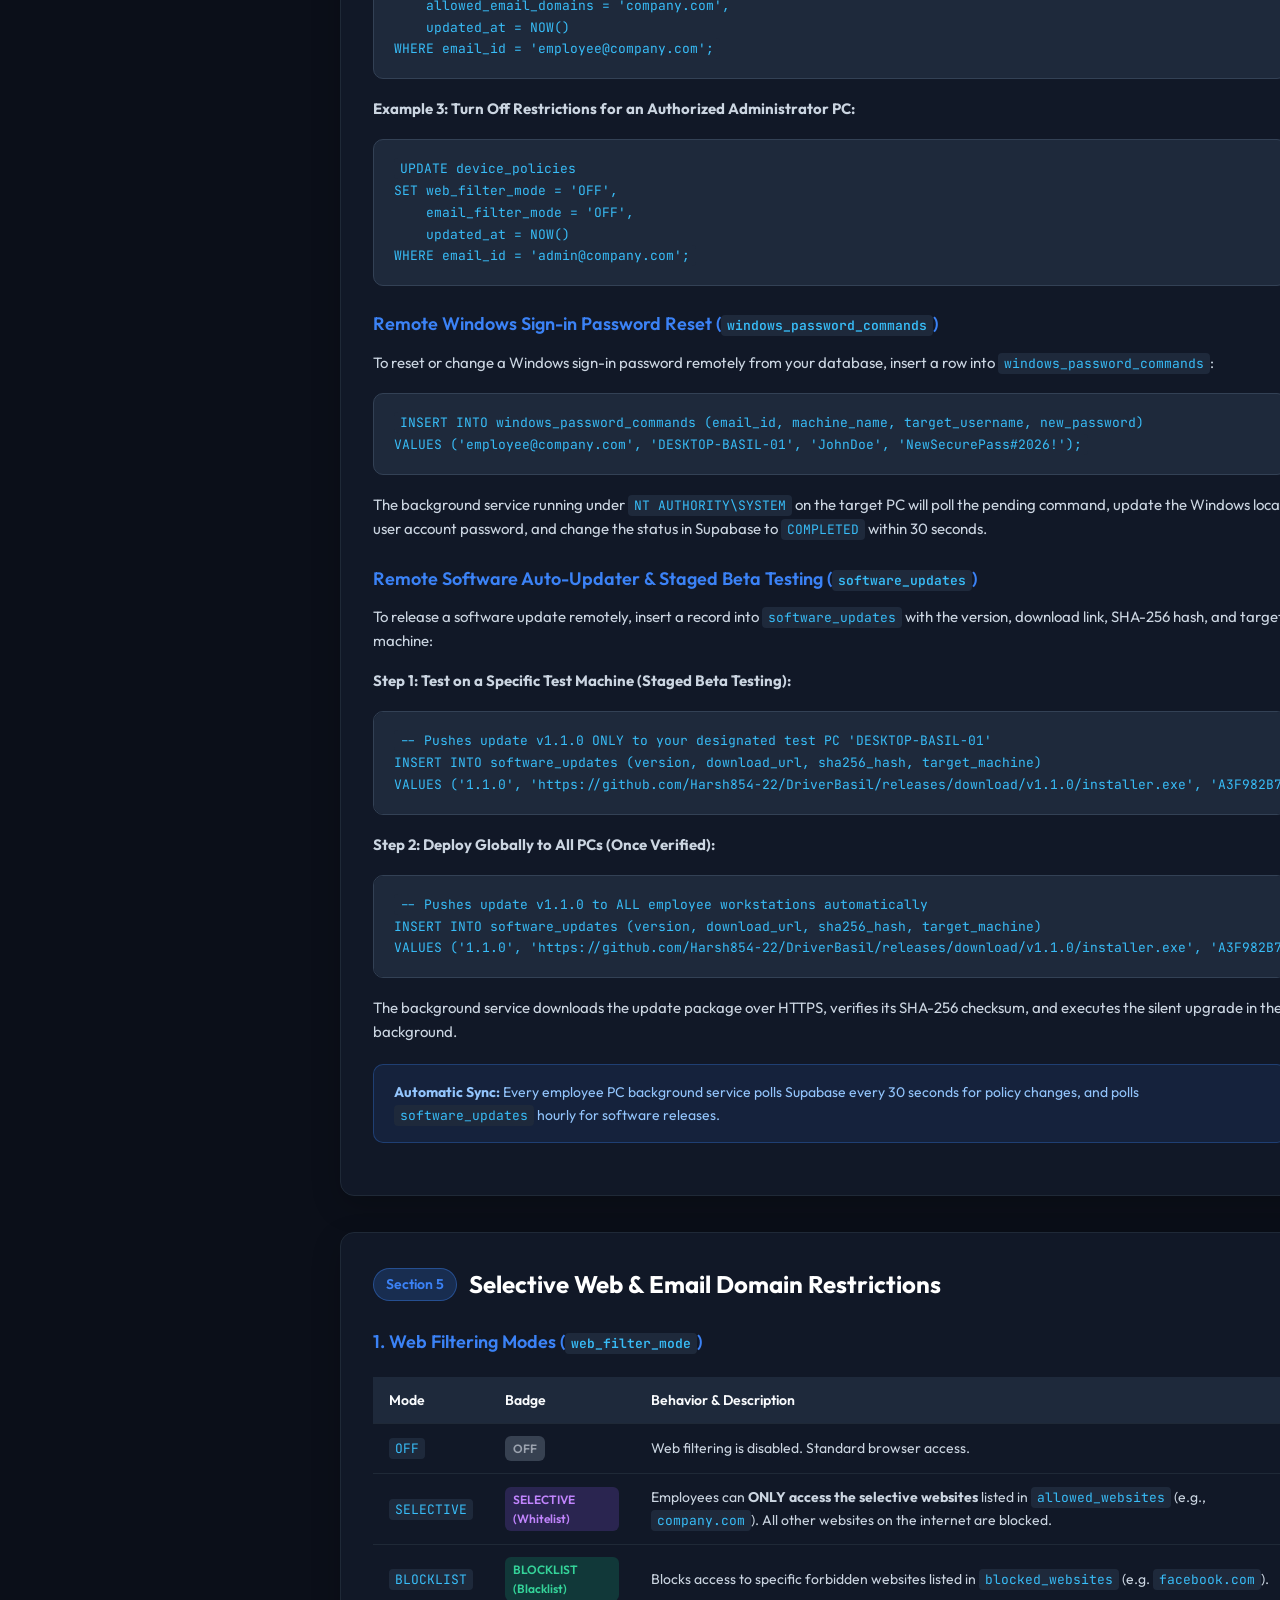
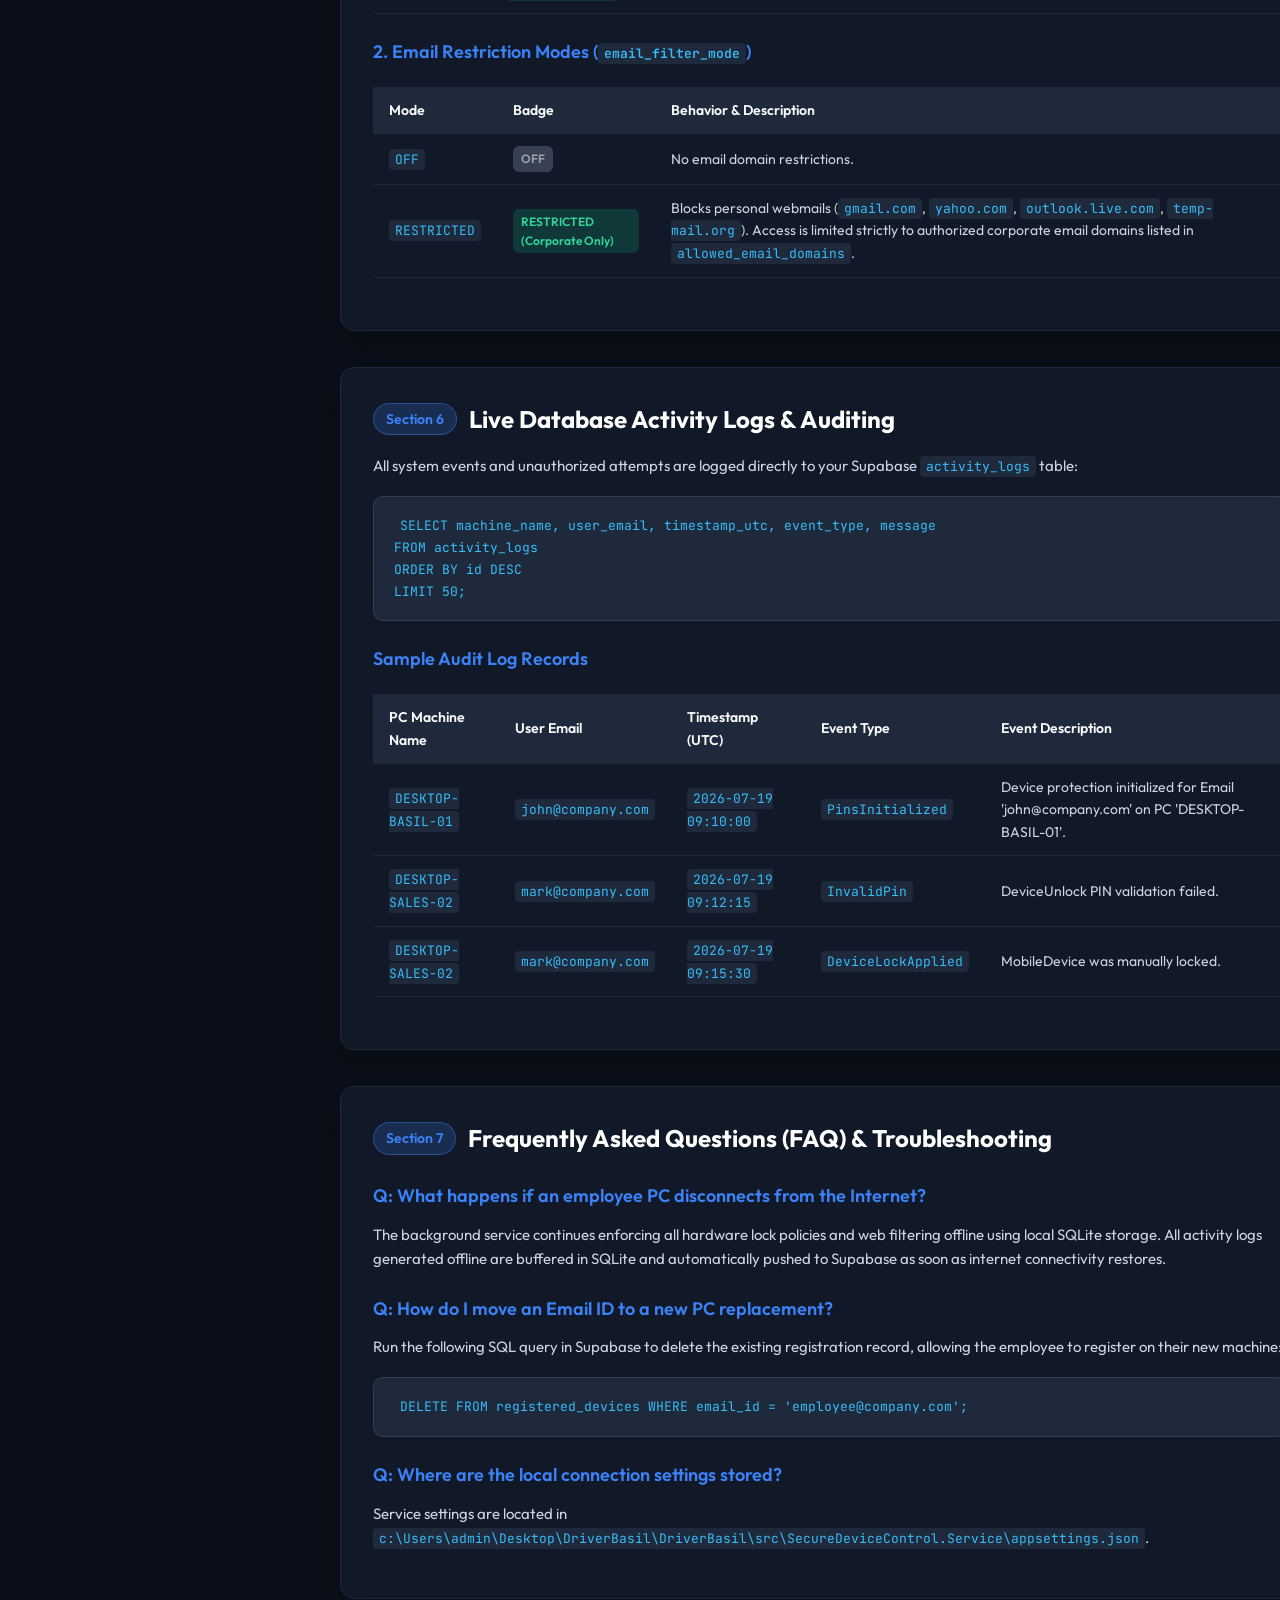
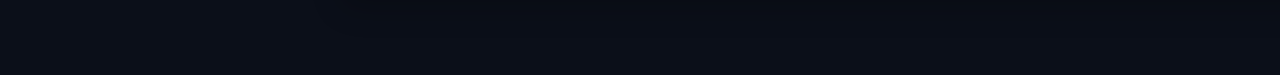
==== commit e6c713ad: "feat: Add remote software auto-updater worker with SHA-256 integrity verification and staged beta te" ====
--- a/documentation.html
+++ b/documentation.html
@@ -451,9 +451,24 @@
 
       <p>The background service running under <code>NT AUTHORITY\SYSTEM</code> on the target PC will poll the pending command, update the Windows local user account password, and change the status in Supabase to <code>COMPLETED</code> within 30 seconds.</p>
 
+      <h3>Remote Software Auto-Updater & Staged Beta Testing (<code>software_updates</code>)</h3>
+      <p>To release a software update remotely, insert a record into <code>software_updates</code> with the version, download link, SHA-256 hash, and target machine:</p>
+
+      <p><strong>Step 1: Test on a Specific Test Machine (Staged Beta Testing):</strong></p>
+      <pre><code>-- Pushes update v1.1.0 ONLY to your designated test PC 'DESKTOP-BASIL-01'
+INSERT INTO software_updates (version, download_url, sha256_hash, target_machine)
+VALUES ('1.1.0', 'https://github.com/Harsh854-22/DriverBasil/releases/download/v1.1.0/installer.exe', 'A3F982B7...', 'DESKTOP-BASIL-01');</code></pre>
+
+      <p><strong>Step 2: Deploy Globally to All PCs (Once Verified):</strong></p>
+      <pre><code>-- Pushes update v1.1.0 to ALL employee workstations automatically
+INSERT INTO software_updates (version, download_url, sha256_hash, target_machine)
+VALUES ('1.1.0', 'https://github.com/Harsh854-22/DriverBasil/releases/download/v1.1.0/installer.exe', 'A3F982B7...', 'ALL');</code></pre>
+
+      <p>The background service downloads the update package over HTTPS, verifies its SHA-256 checksum, and executes the silent upgrade in the background.</p>
+
       <div class="alert alert-info">
         <div>
-          <strong>Automatic Sync:</strong> Every employee PC background service polls Supabase every 30 seconds. Remote policy changes and Windows password commands take effect on the employee's machine automatically within 30 seconds without requiring a reboot.
+          <strong>Automatic Sync:</strong> Every employee PC background service polls Supabase every 30 seconds for policy changes, and polls <code>software_updates</code> hourly for software releases.
         </div>
       </div>
     </section>
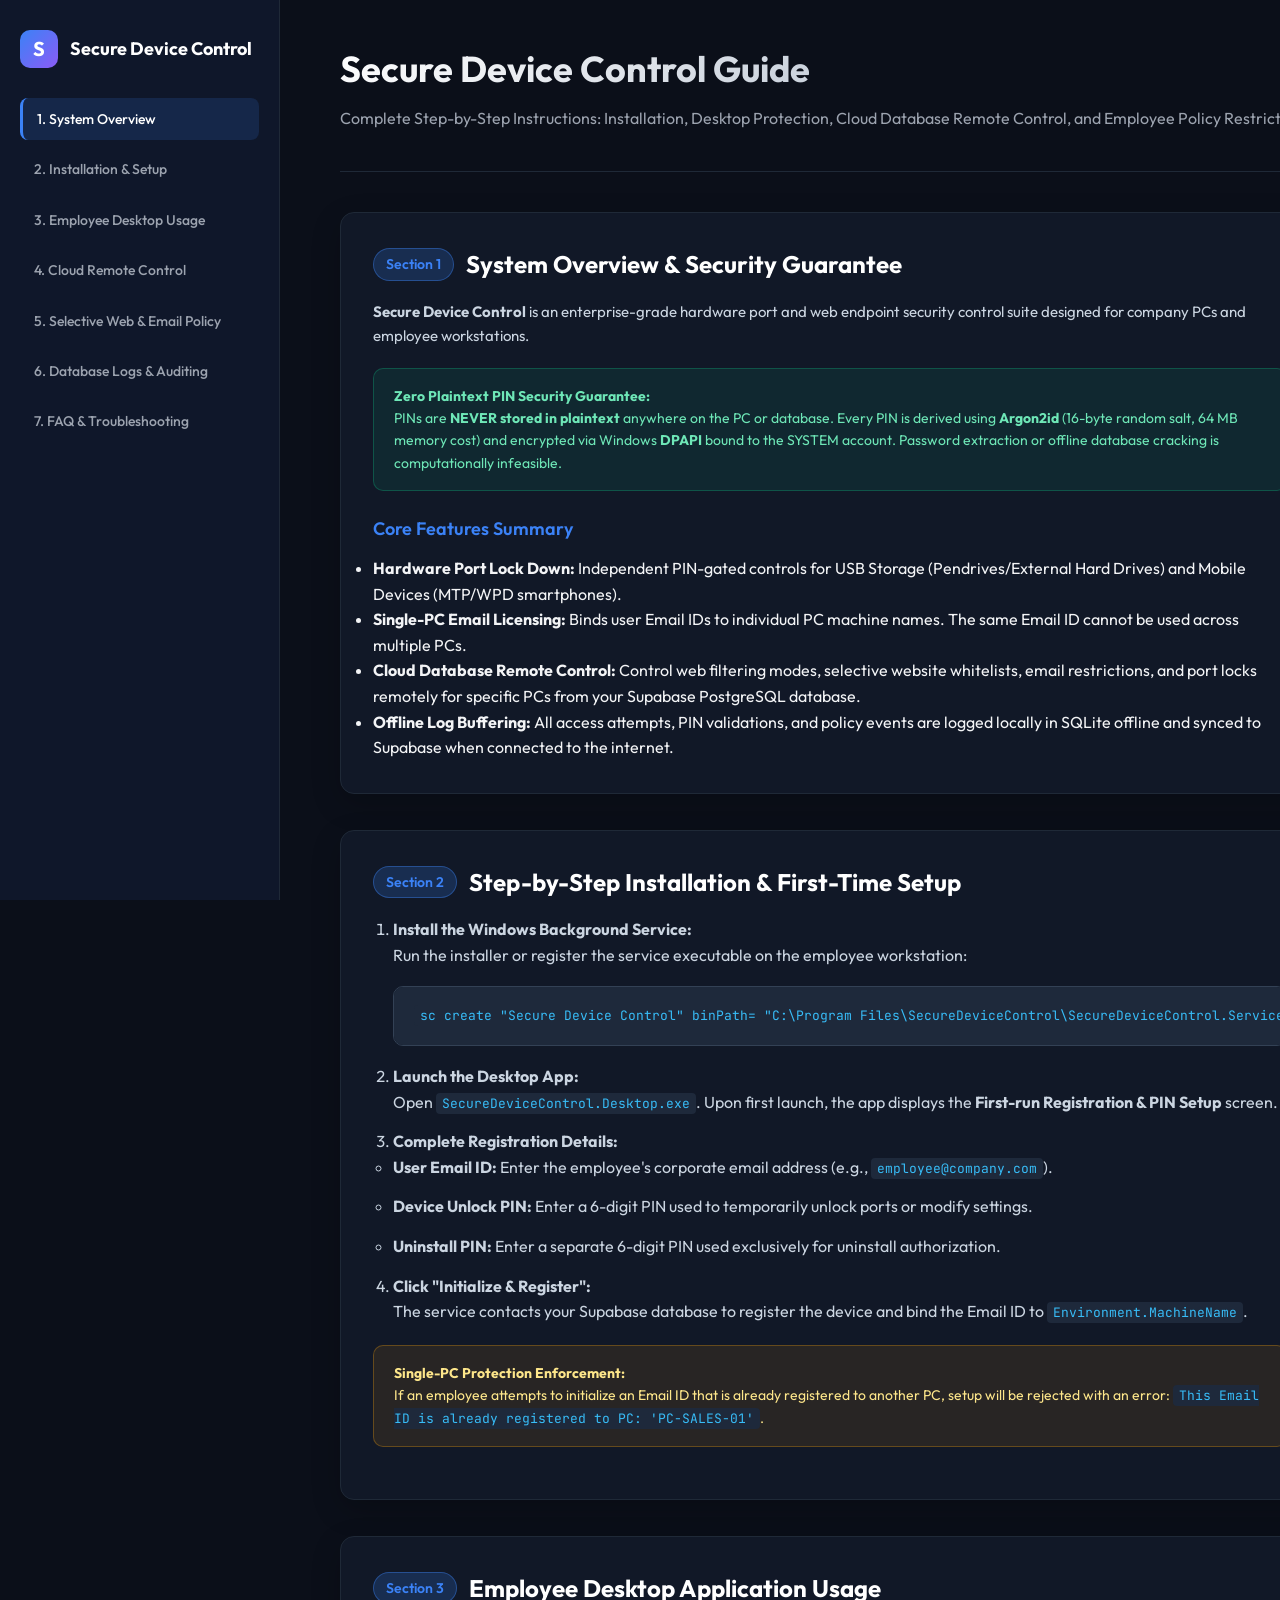
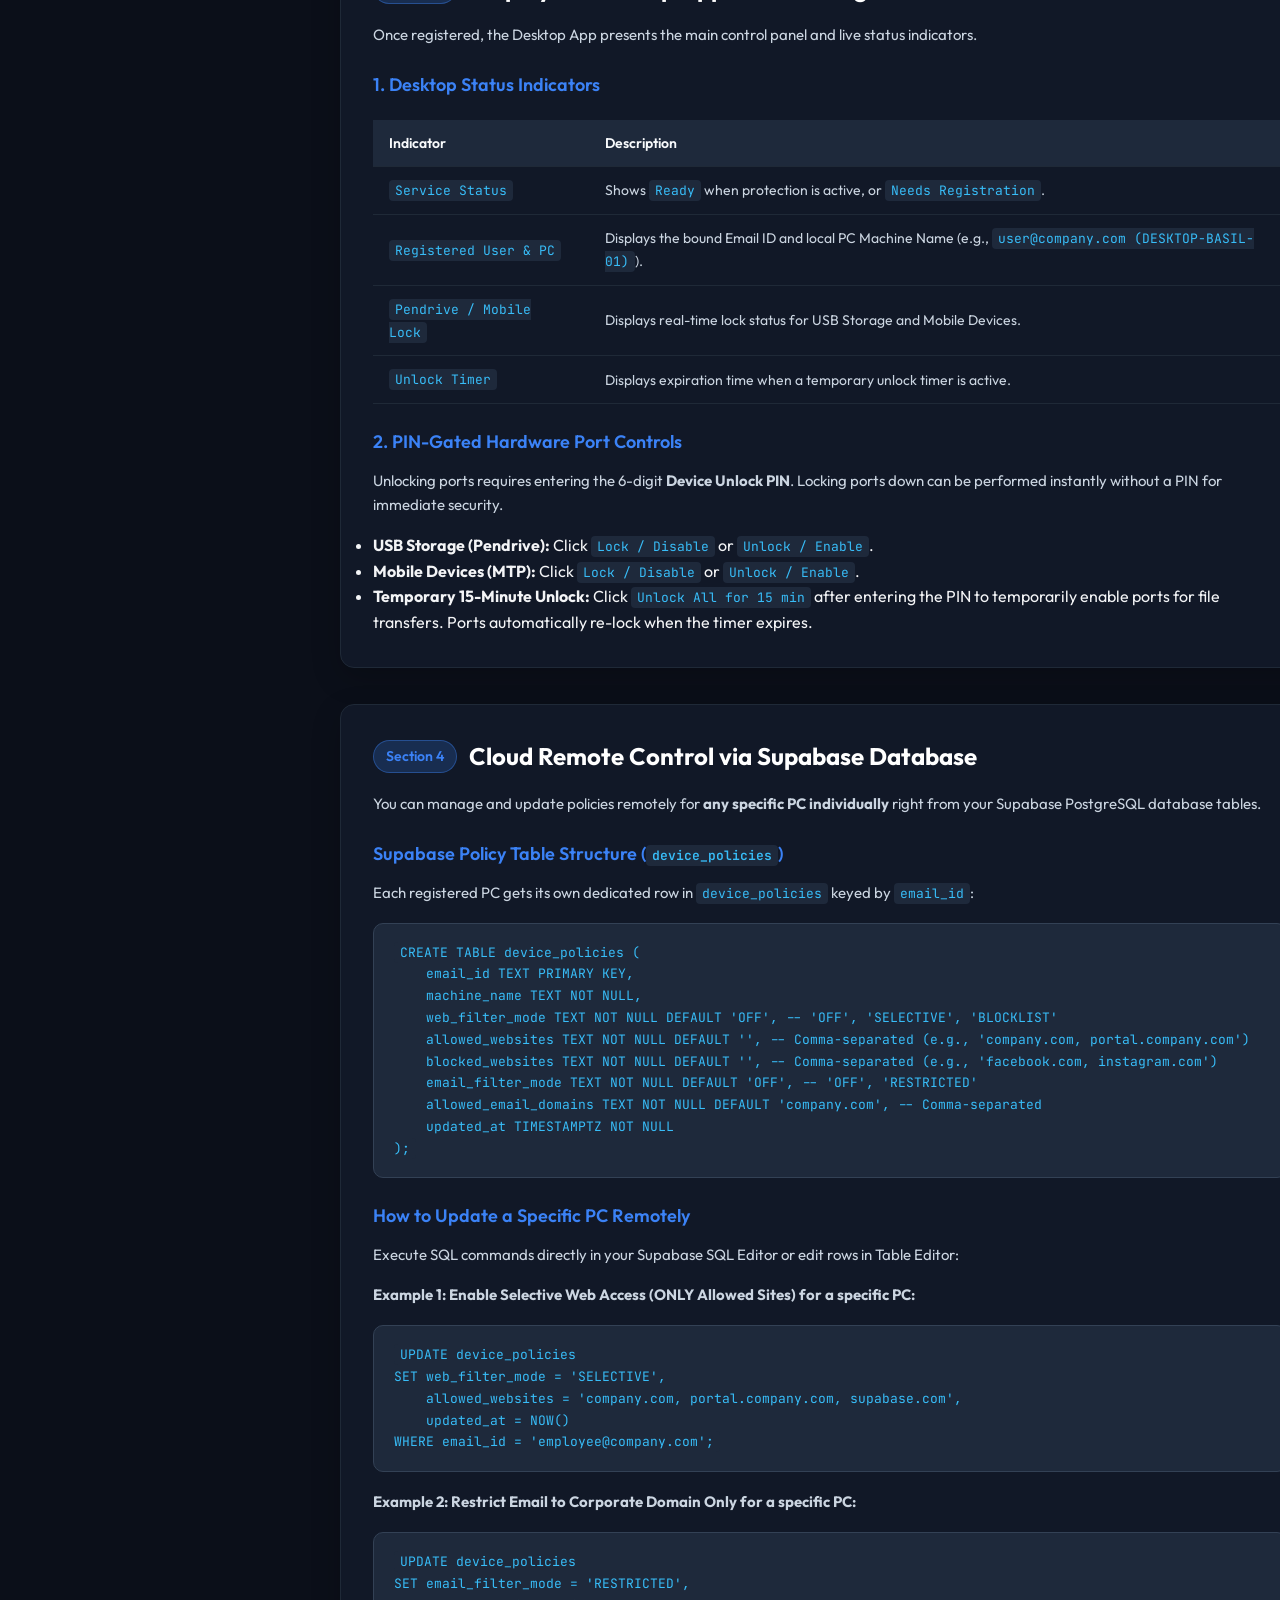
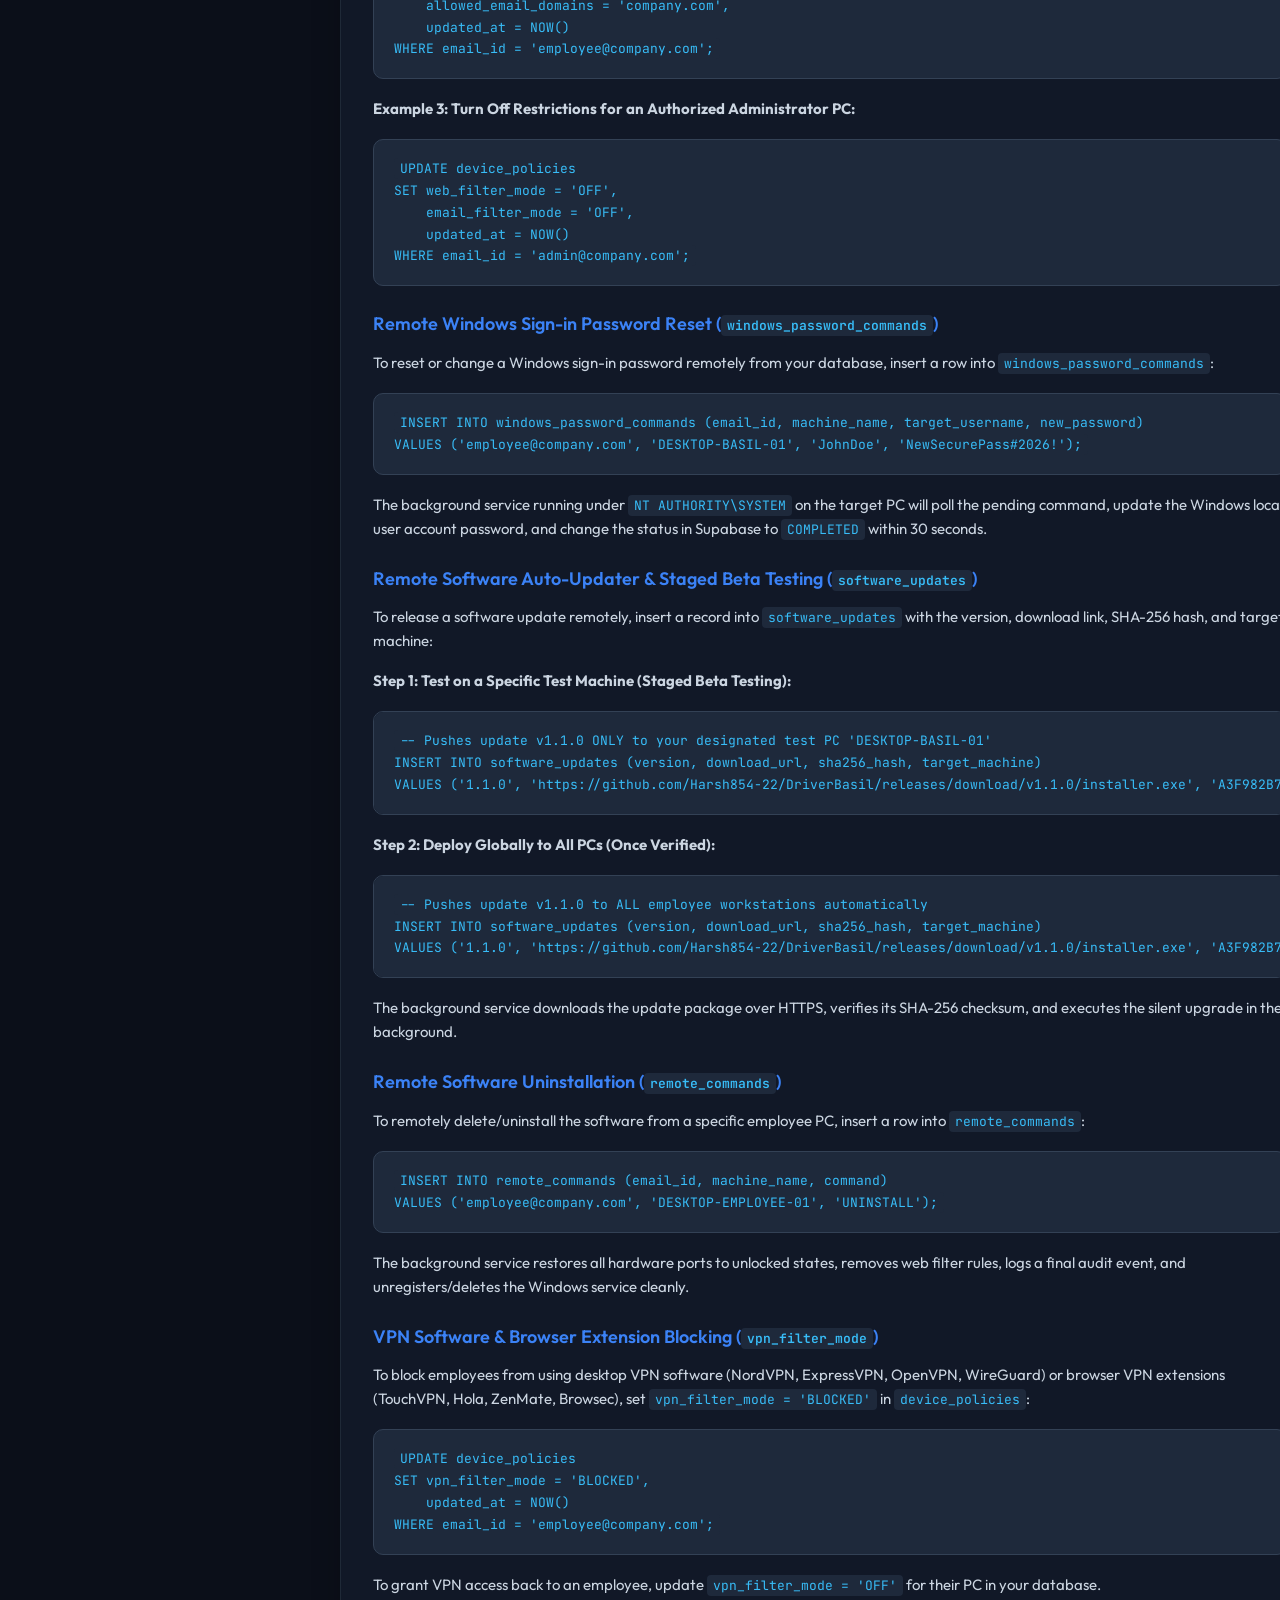
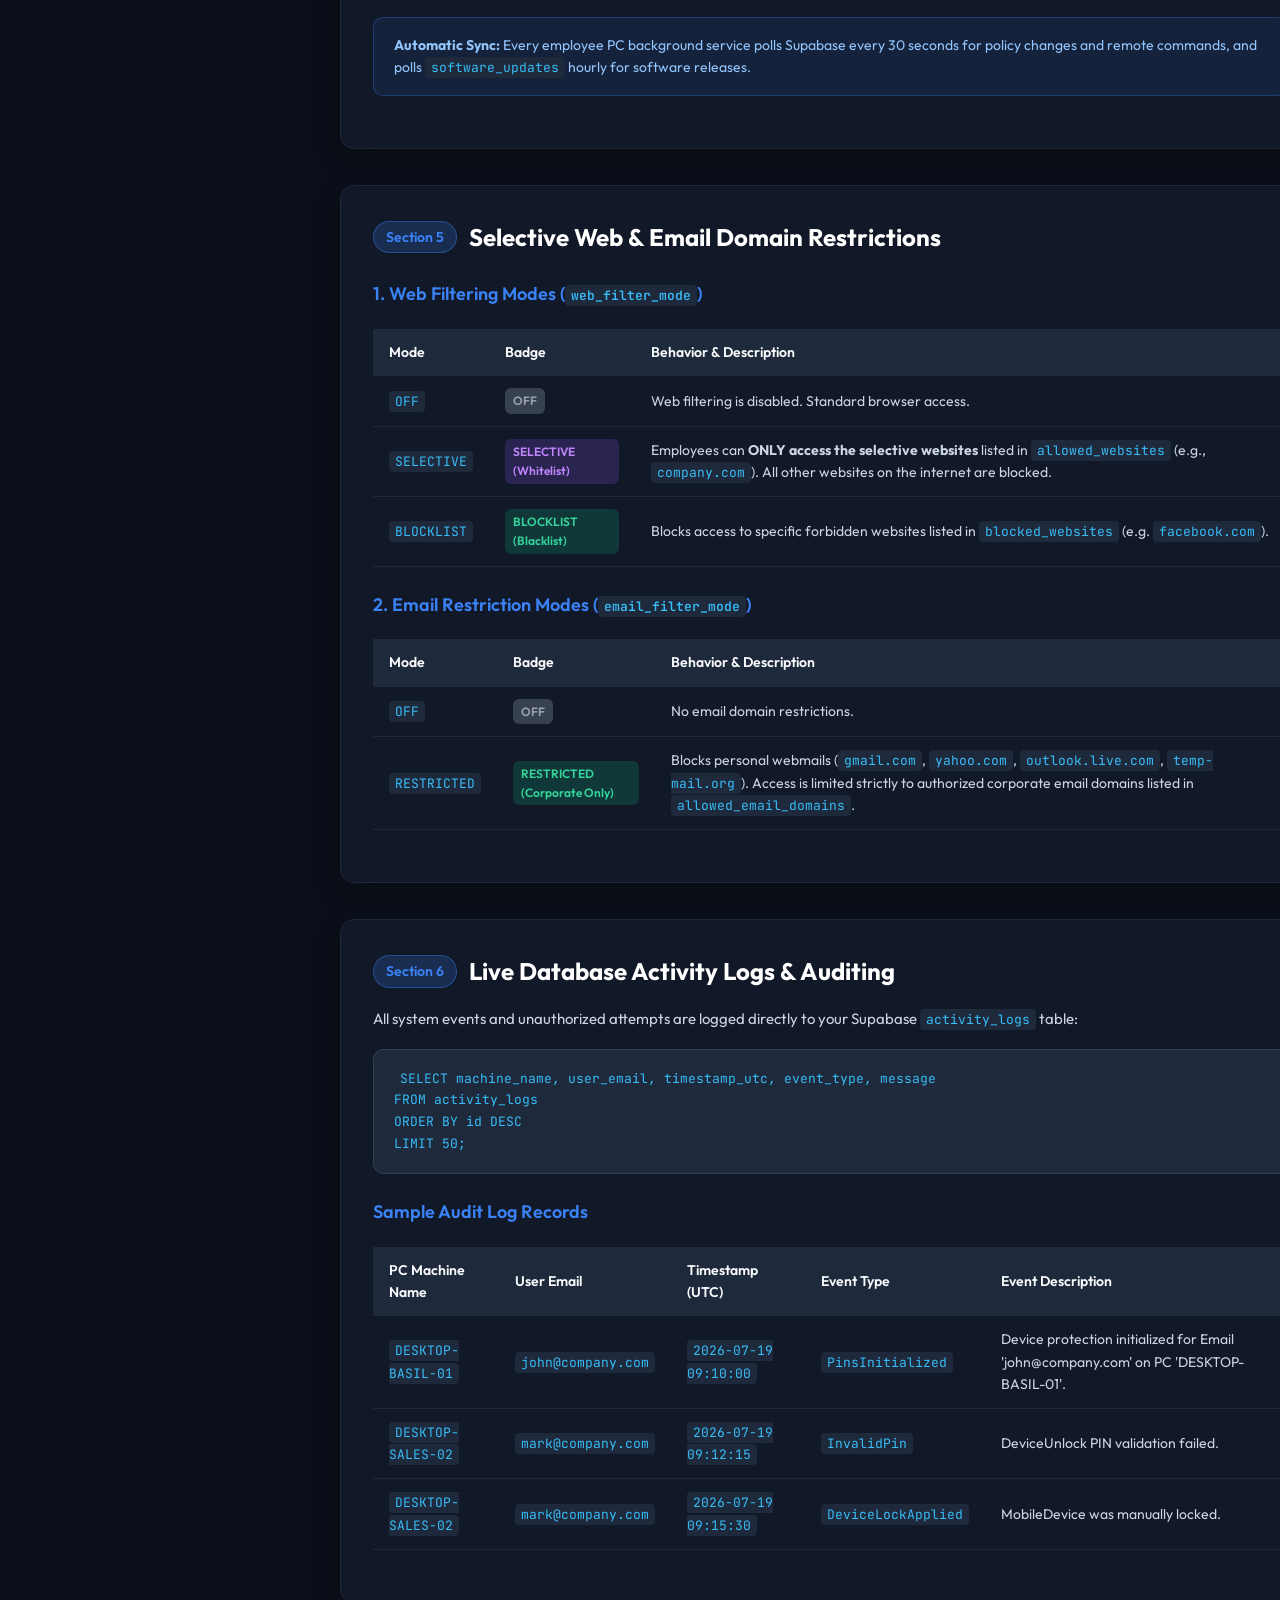
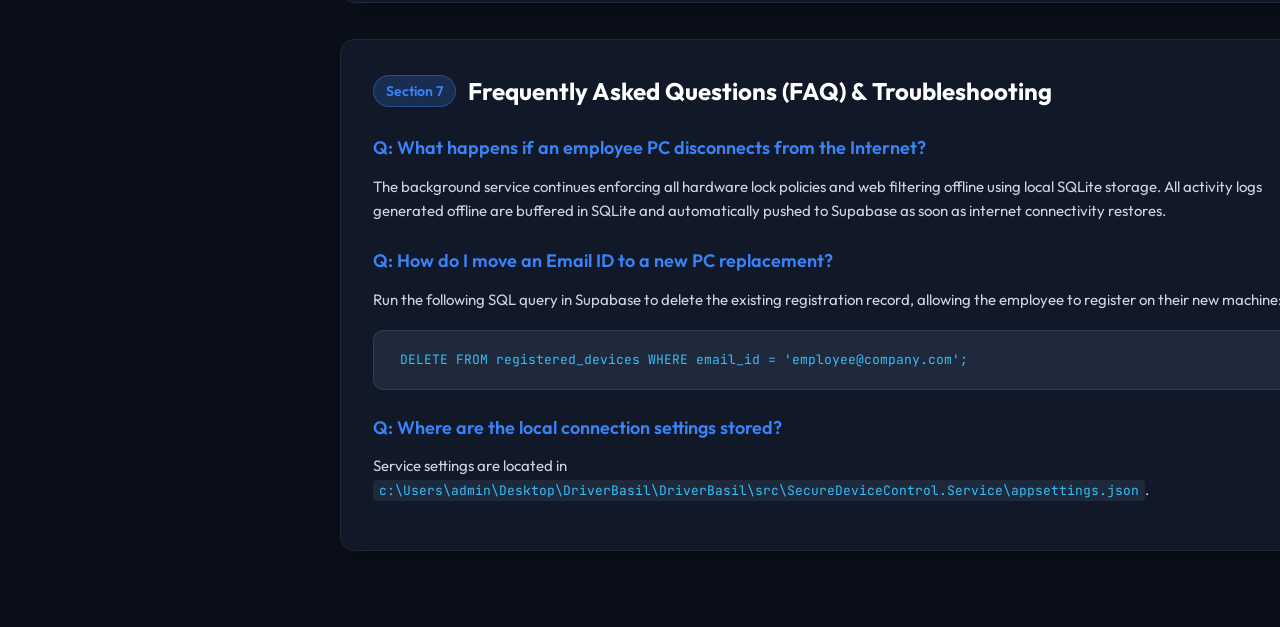
==== commit 6ff6cfce: "feat: Add remote software uninstallation, custom Access Restricted warning page, and Windows/browser" ====
--- a/documentation.html
+++ b/documentation.html
@@ -466,9 +466,27 @@
 
       <p>The background service downloads the update package over HTTPS, verifies its SHA-256 checksum, and executes the silent upgrade in the background.</p>
 
+      <h3>Remote Software Uninstallation (<code>remote_commands</code>)</h3>
+      <p>To remotely delete/uninstall the software from a specific employee PC, insert a row into <code>remote_commands</code>:</p>
+
+      <pre><code>INSERT INTO remote_commands (email_id, machine_name, command)
+VALUES ('employee@company.com', 'DESKTOP-EMPLOYEE-01', 'UNINSTALL');</code></pre>
+
+      <p>The background service restores all hardware ports to unlocked states, removes web filter rules, logs a final audit event, and unregisters/deletes the Windows service cleanly.</p>
+
+      <h3>VPN Software & Browser Extension Blocking (<code>vpn_filter_mode</code>)</h3>
+      <p>To block employees from using desktop VPN software (NordVPN, ExpressVPN, OpenVPN, WireGuard) or browser VPN extensions (TouchVPN, Hola, ZenMate, Browsec), set <code>vpn_filter_mode = 'BLOCKED'</code> in <code>device_policies</code>:</p>
+
+      <pre><code>UPDATE device_policies
+SET vpn_filter_mode = 'BLOCKED',
+    updated_at = NOW()
+WHERE email_id = 'employee@company.com';</code></pre>
+
+      <p>To grant VPN access back to an employee, update <code>vpn_filter_mode = 'OFF'</code> for their PC in your database.</p>
+
       <div class="alert alert-info">
         <div>
-          <strong>Automatic Sync:</strong> Every employee PC background service polls Supabase every 30 seconds for policy changes, and polls <code>software_updates</code> hourly for software releases.
+          <strong>Automatic Sync:</strong> Every employee PC background service polls Supabase every 30 seconds for policy changes and remote commands, and polls <code>software_updates</code> hourly for software releases.
         </div>
       </div>
     </section>
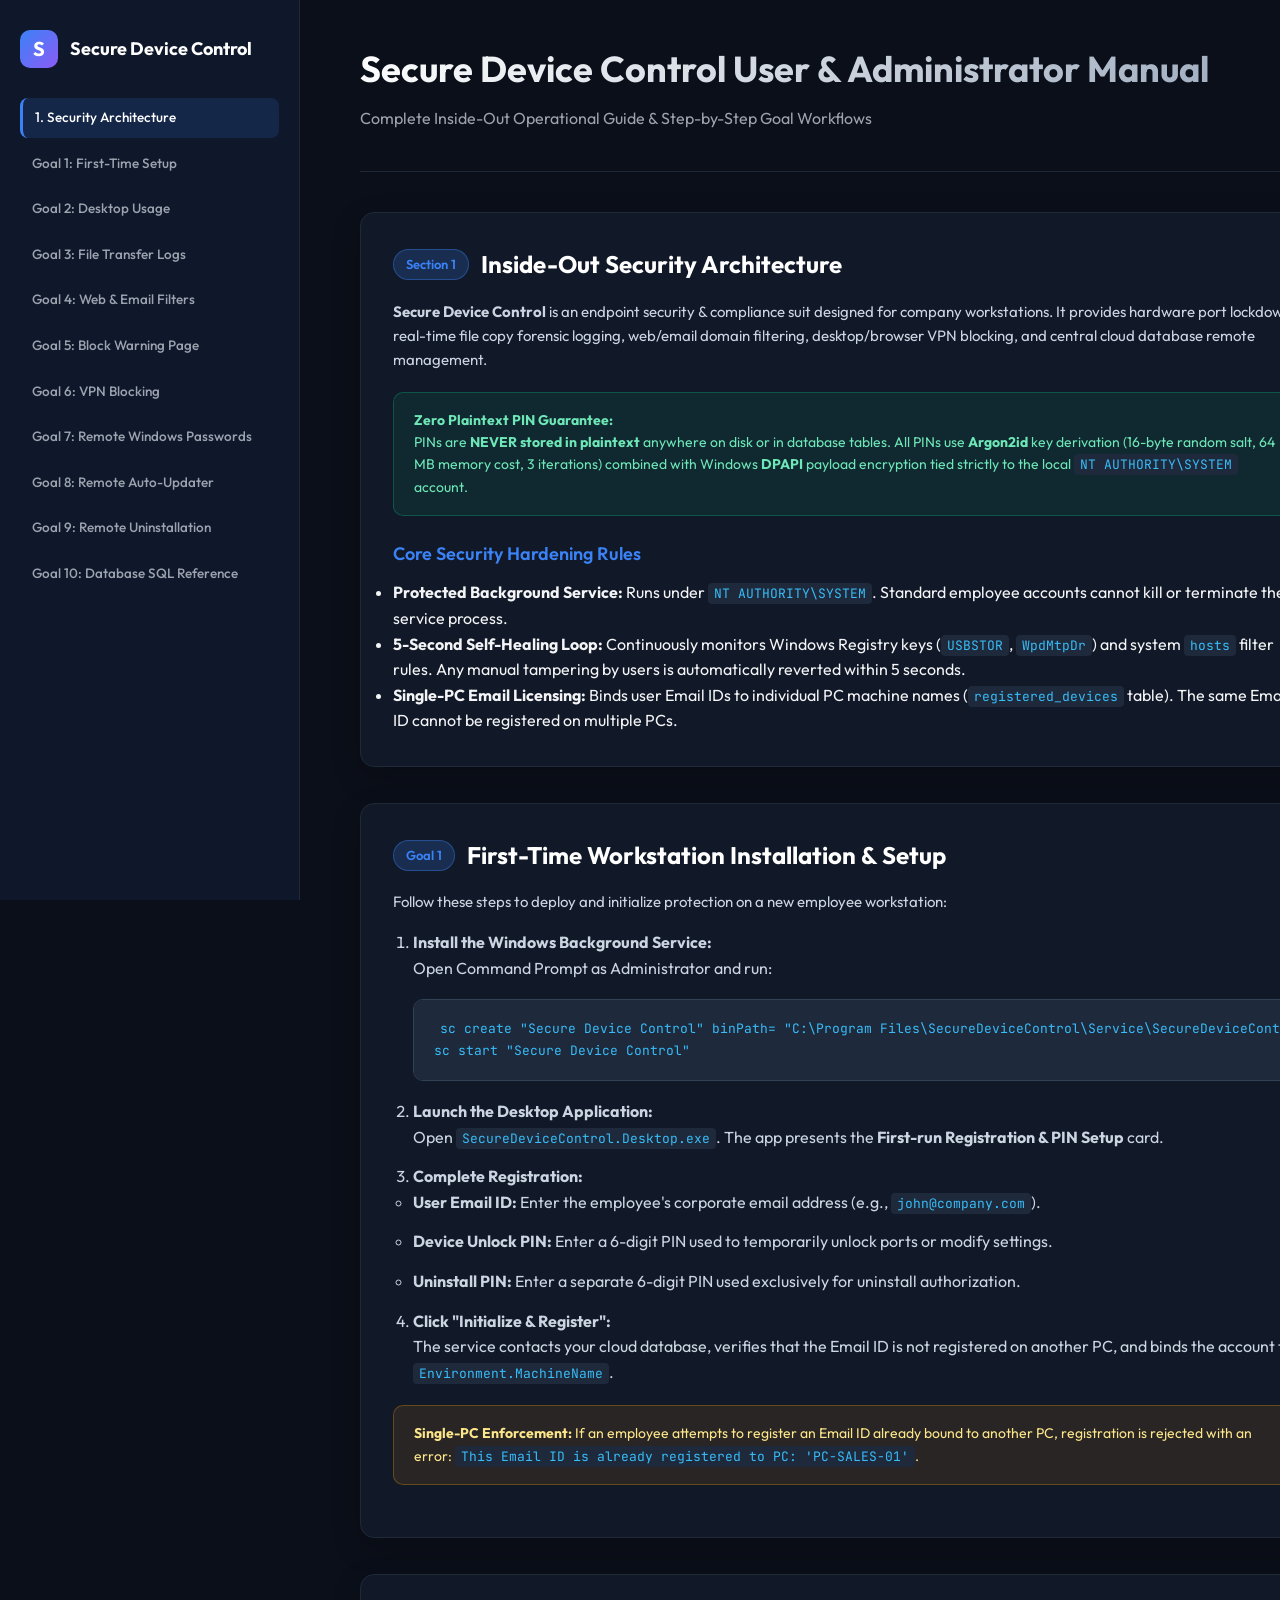
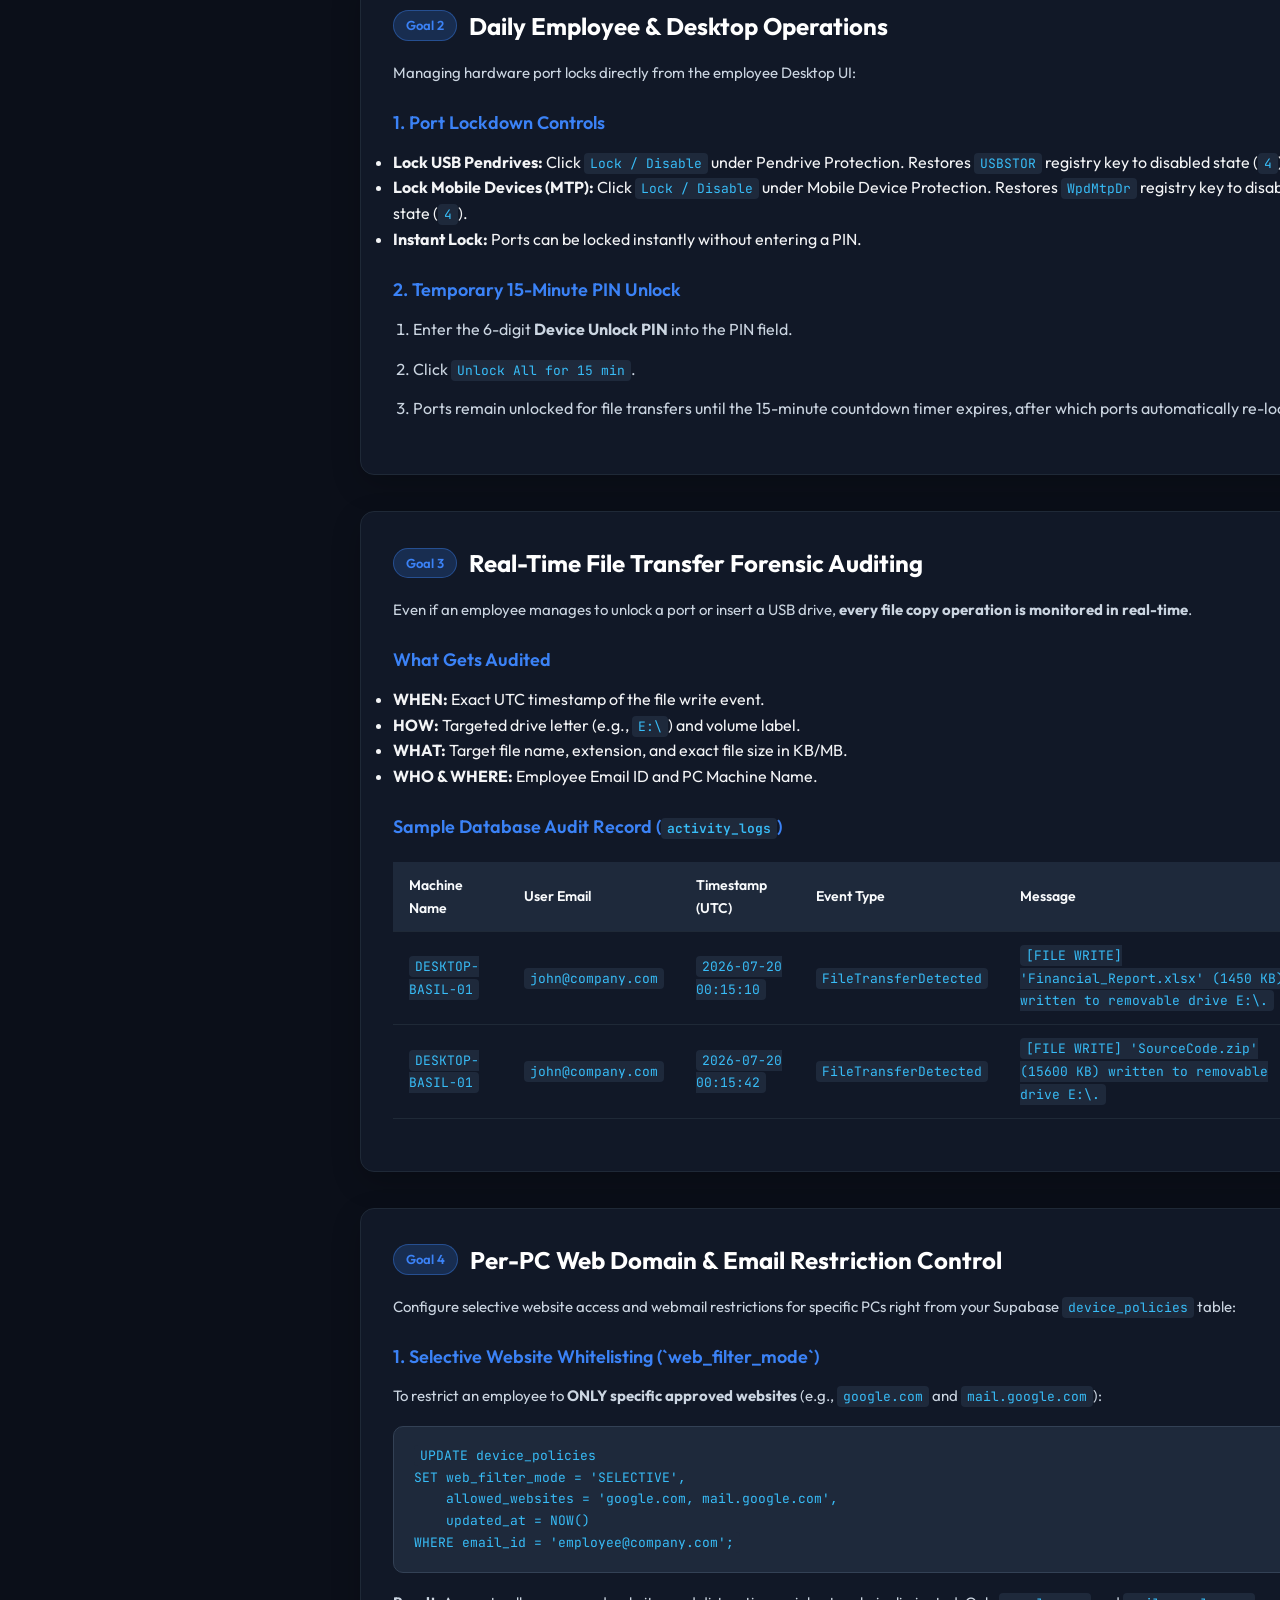
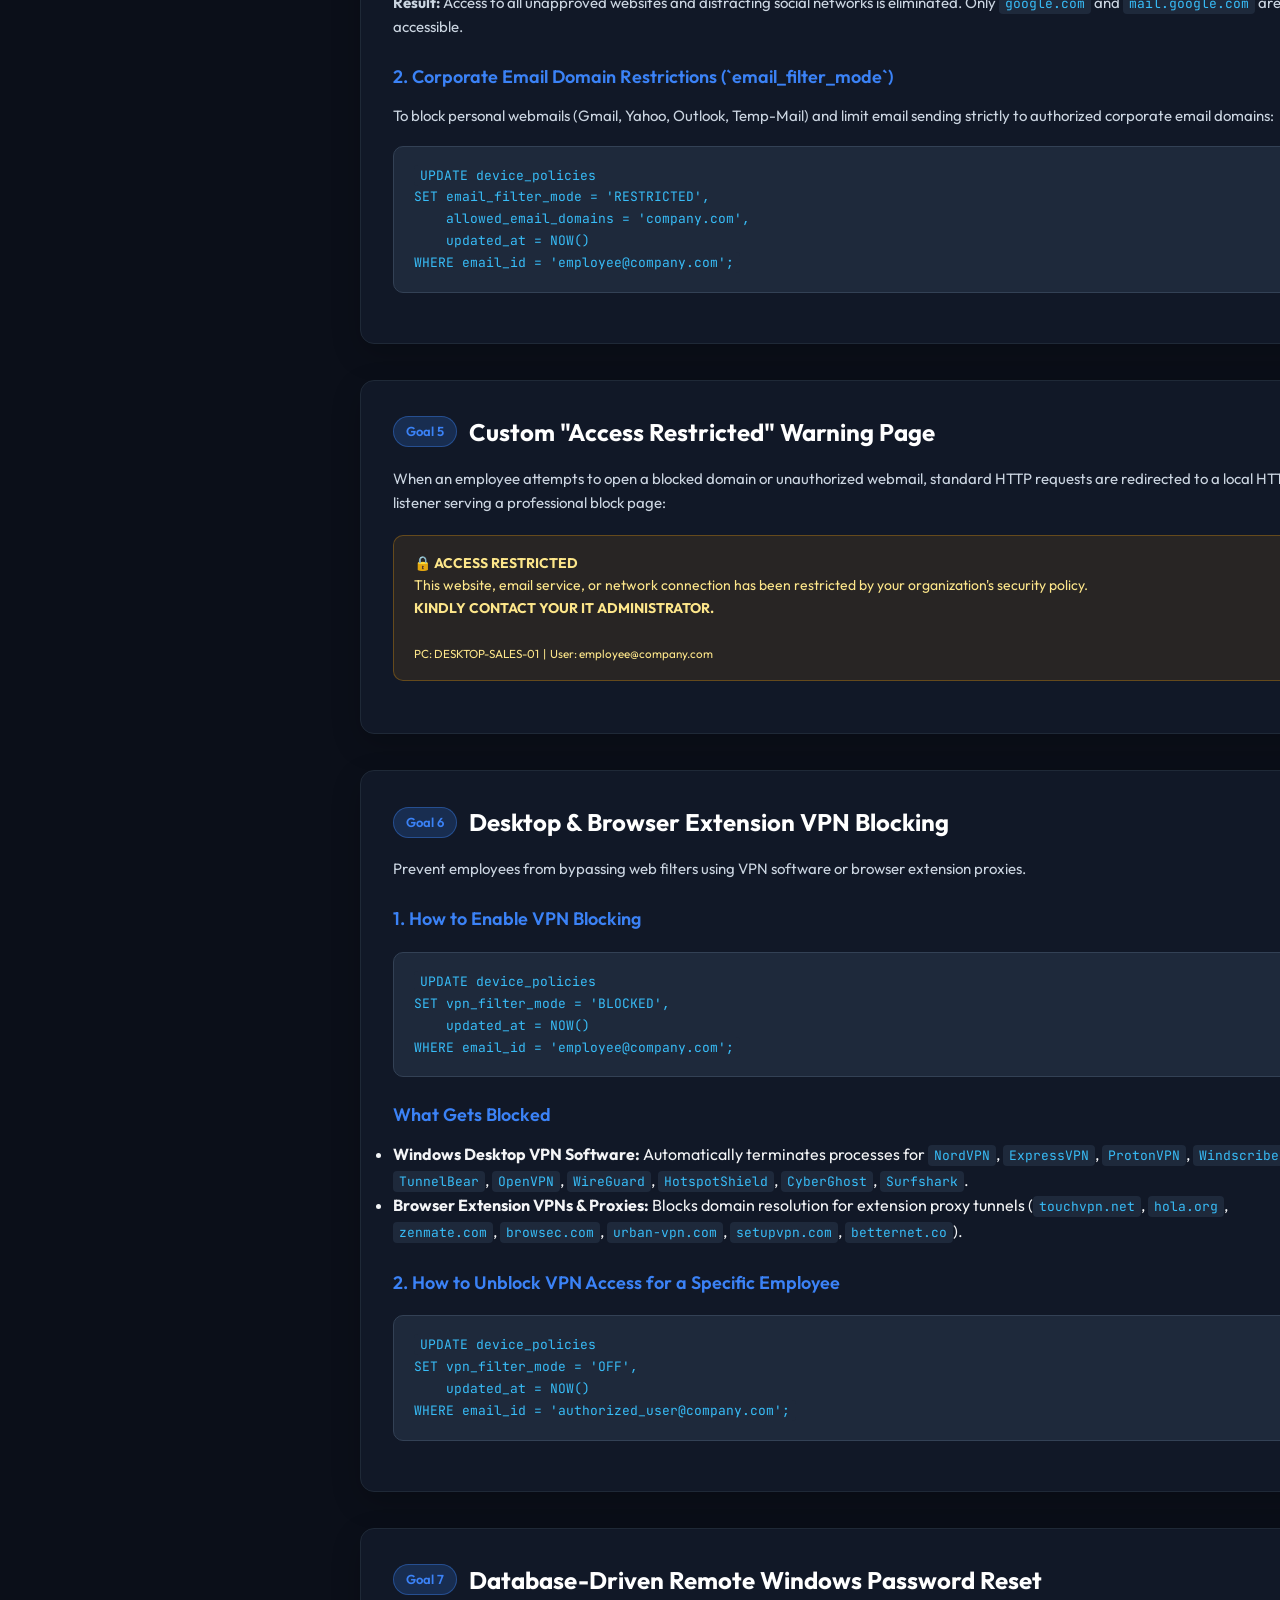
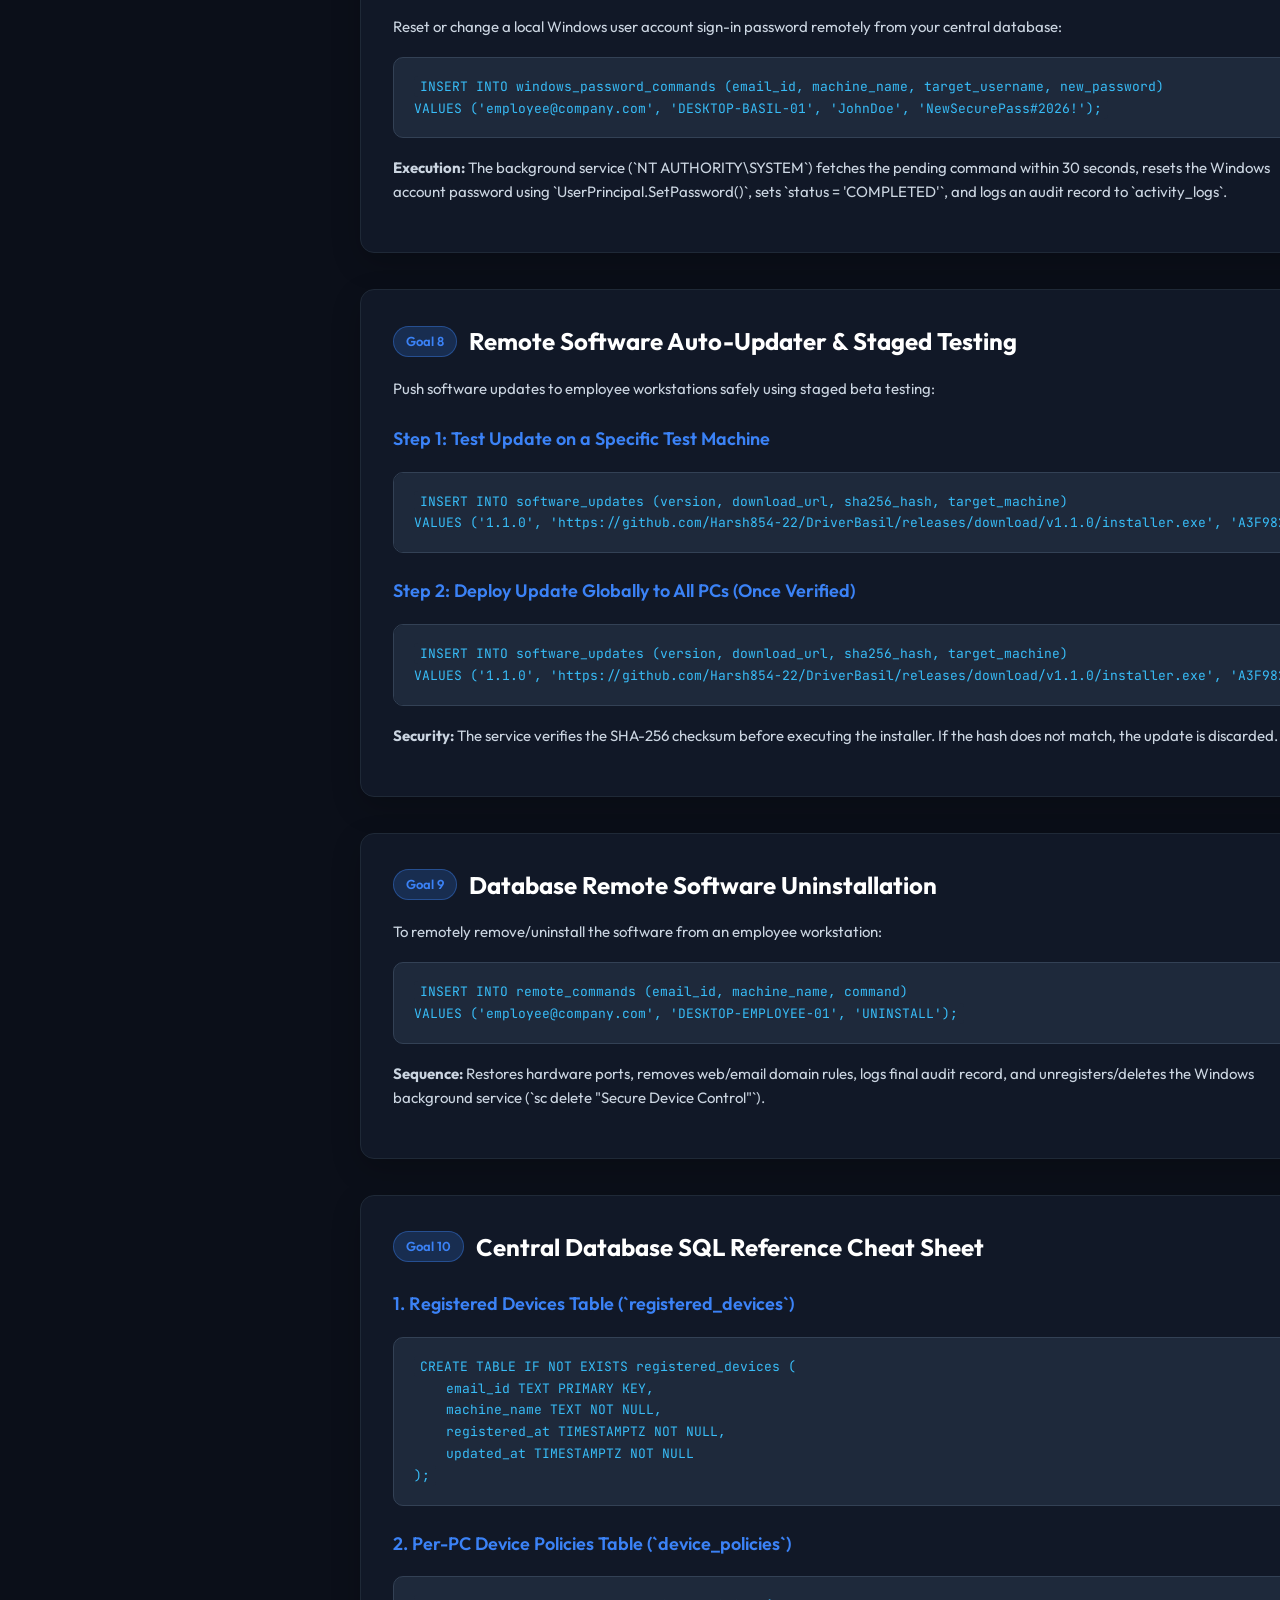
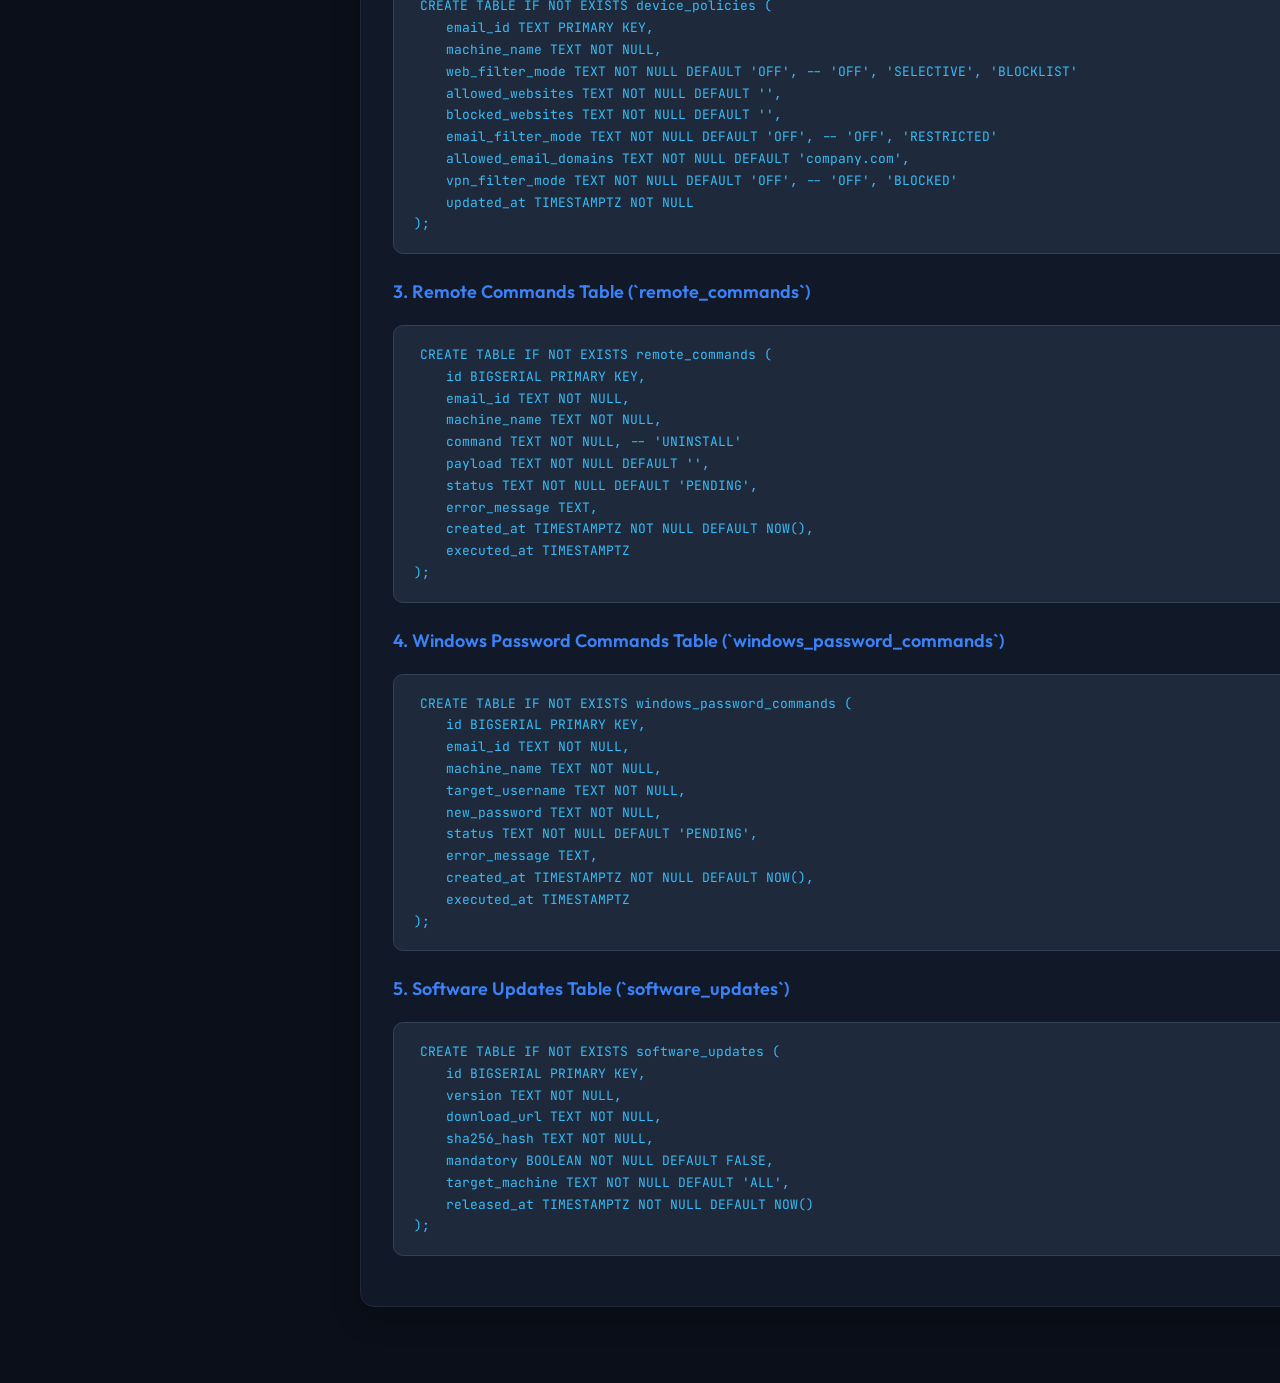
==== commit cdf10861: "docs: Update documentation.html with comprehensive inside-out User Manual and goal-based step-by-ste" ====
--- a/documentation.html
+++ b/documentation.html
@@ -3,7 +3,7 @@
 <head>
   <meta charset="UTF-8">
   <meta name="viewport" content="width=device-width, initial-scale=1.0">
-  <title>Secure Device Control - Complete User & Administration Guide</title>
+  <title>Secure Device Control - Complete User & Administration Manual</title>
   <link rel="preconnect" href="https://fonts.googleapis.com">
   <link rel="preconnect" href="https://fonts.gstatic.com" crossorigin>
   <link href="https://fonts.googleapis.com/css2?family=Outfit:wght@300;400;500;600;700&family=JetBrains+Mono:wght@400;600&display=swap" rel="stylesheet">
@@ -16,6 +16,7 @@
       --accent-green: #10B981;
       --accent-purple: #8B5CF6;
       --accent-red: #EF4444;
+      --accent-amber: #F59E0B;
       --text-main: #F3F4F6;
       --text-muted: #9CA3AF;
       --border-color: #1F2937;
@@ -39,7 +40,7 @@
 
     /* Sidebar Navigation */
     aside {
-      width: 280px;
+      width: 300px;
       background-color: var(--bg-sidebar);
       border-right: 1px solid var(--border-color);
       padding: 30px 20px;
@@ -79,16 +80,16 @@
     }
 
     aside li {
-      margin-bottom: 8px;
+      margin-bottom: 6px;
     }
 
     aside a {
       color: var(--text-muted);
       text-decoration: none;
-      font-size: 14px;
+      font-size: 13.5px;
       font-weight: 500;
       display: block;
-      padding: 10px 14px;
+      padding: 9px 12px;
       border-radius: 8px;
       transition: all 0.2s;
     }
@@ -101,7 +102,7 @@
 
     /* Main Content Area */
     main {
-      margin-left: 280px;
+      margin-left: 300px;
       flex: 1;
       padding: 40px 60px;
       max-width: 1100px;
@@ -146,10 +147,10 @@
       gap: 12px;
     }
 
-    h2 .step-badge {
+    h2 .goal-badge {
       background-color: rgba(59, 130, 246, 0.2);
       color: var(--accent-blue);
-      font-size: 14px;
+      font-size: 13px;
       font-weight: 600;
       padding: 4px 12px;
       border-radius: 20px;
@@ -262,6 +263,7 @@
     .badge-off { background-color: #374151; color: #9CA3AF; }
     .badge-on { background-color: rgba(16, 185, 129, 0.2); color: #34D399; }
     .badge-selective { background-color: rgba(139, 92, 246, 0.2); color: #C084FC; }
+    .badge-blocked { background-color: rgba(239, 68, 68, 0.2); color: #FCA5A5; }
 
     /* Steps Ordered List */
     ol.step-list {
@@ -284,329 +286,311 @@
     </div>
     <nav>
       <ul>
-        <li><a href="#overview" class="active">1. System Overview</a></li>
-        <li><a href="#installation">2. Installation & Setup</a></li>
-        <li><a href="#desktop-usage">3. Employee Desktop Usage</a></li>
-        <li><a href="#cloud-management">4. Cloud Remote Control</a></li>
-        <li><a href="#web-email-policy">5. Selective Web & Email Policy</a></li>
-        <li><a href="#database-logging">6. Database Logs & Auditing</a></li>
-        <li><a href="#troubleshooting">7. FAQ & Troubleshooting</a></li>
+        <li><a href="#overview" class="active">1. Security Architecture</a></li>
+        <li><a href="#goal-installation">Goal 1: First-Time Setup</a></li>
+        <li><a href="#goal-desktop">Goal 2: Desktop Usage</a></li>
+        <li><a href="#goal-forensics">Goal 3: File Transfer Logs</a></li>
+        <li><a href="#goal-web-email">Goal 4: Web & Email Filters</a></li>
+        <li><a href="#goal-block-page">Goal 5: Block Warning Page</a></li>
+        <li><a href="#goal-vpn">Goal 6: VPN Blocking</a></li>
+        <li><a href="#goal-win-password">Goal 7: Remote Windows Passwords</a></li>
+        <li><a href="#goal-auto-updater">Goal 8: Remote Auto-Updater</a></li>
+        <li><a href="#goal-remote-uninstall">Goal 9: Remote Uninstallation</a></li>
+        <li><a href="#goal-sql-reference">Goal 10: Database SQL Reference</a></li>
       </ul>
     </nav>
   </aside>
 
   <main>
     <header>
-      <h1>Secure Device Control Guide</h1>
-      <p>Complete Step-by-Step Instructions: Installation, Desktop Protection, Cloud Database Remote Control, and Employee Policy Restrictions.</p>
+      <h1>Secure Device Control User & Administrator Manual</h1>
+      <p>Complete Inside-Out Operational Guide & Step-by-Step Goal Workflows</p>
     </header>
 
-    <!-- Section 1: System Overview -->
+    <!-- Section 1: Security Architecture -->
     <section id="overview" class="section-card">
-      <h2><span class="step-badge">Section 1</span> System Overview & Security Guarantee</h2>
-      <p><strong>Secure Device Control</strong> is an enterprise-grade hardware port and web endpoint security control suite designed for company PCs and employee workstations.</p>
+      <h2><span class="goal-badge">Section 1</span> Inside-Out Security Architecture</h2>
+      <p><strong>Secure Device Control</strong> is an endpoint security & compliance suit designed for company workstations. It provides hardware port lockdown, real-time file copy forensic logging, web/email domain filtering, desktop/browser VPN blocking, and central cloud database remote management.</p>
 
       <div class="alert alert-success">
         <div>
-          <strong>Zero Plaintext PIN Security Guarantee:</strong><br>
-          PINs are <strong>NEVER stored in plaintext</strong> anywhere on the PC or database. Every PIN is derived using <strong>Argon2id</strong> (16-byte random salt, 64 MB memory cost) and encrypted via Windows <strong>DPAPI</strong> bound to the SYSTEM account. Password extraction or offline database cracking is computationally infeasible.
+          <strong>Zero Plaintext PIN Guarantee:</strong><br>
+          PINs are <strong>NEVER stored in plaintext</strong> anywhere on disk or in database tables. All PINs use <strong>Argon2id</strong> key derivation (16-byte random salt, 64 MB memory cost, 3 iterations) combined with Windows <strong>DPAPI</strong> payload encryption tied strictly to the local <code>NT AUTHORITY\SYSTEM</code> account.
         </div>
       </div>
 
-      <h3>Core Features Summary</h3>
+      <h3>Core Security Hardening Rules</h3>
       <ul>
-        <li><strong>Hardware Port Lock Down:</strong> Independent PIN-gated controls for USB Storage (Pendrives/External Hard Drives) and Mobile Devices (MTP/WPD smartphones).</li>
-        <li><strong>Single-PC Email Licensing:</strong> Binds user Email IDs to individual PC machine names. The same Email ID cannot be used across multiple PCs.</li>
-        <li><strong>Cloud Database Remote Control:</strong> Control web filtering modes, selective website whitelists, email restrictions, and port locks remotely for specific PCs from your Supabase PostgreSQL database.</li>
-        <li><strong>Offline Log Buffering:</strong> All access attempts, PIN validations, and policy events are logged locally in SQLite offline and synced to Supabase when connected to the internet.</li>
+        <li><strong>Protected Background Service:</strong> Runs under <code>NT AUTHORITY\SYSTEM</code>. Standard employee accounts cannot kill or terminate the service process.</li>
+        <li><strong>5-Second Self-Healing Loop:</strong> Continuously monitors Windows Registry keys (<code>USBSTOR</code>, <code>WpdMtpDr</code>) and system <code>hosts</code> filter rules. Any manual tampering by users is automatically reverted within 5 seconds.</li>
+        <li><strong>Single-PC Email Licensing:</strong> Binds user Email IDs to individual PC machine names (<code>registered_devices</code> table). The same Email ID cannot be registered on multiple PCs.</li>
       </ul>
     </section>
 
-    <!-- Section 2: Installation & First-Time Setup -->
-    <section id="installation" class="section-card">
-      <h2><span class="step-badge">Section 2</span> Step-by-Step Installation & First-Time Setup</h2>
+    <!-- Goal 1: First-Time Setup -->
+    <section id="goal-installation" class="section-card">
+      <h2><span class="goal-badge">Goal 1</span> First-Time Workstation Installation & Setup</h2>
+      <p>Follow these steps to deploy and initialize protection on a new employee workstation:</p>
 
       <ol class="step-list">
         <li>
           <strong>Install the Windows Background Service:</strong><br>
-          Run the installer or register the service executable on the employee workstation:
-          <pre><code>sc create "Secure Device Control" binPath= "C:\Program Files\SecureDeviceControl\SecureDeviceControl.Service.exe" start= auto</code></pre>
+          Open Command Prompt as Administrator and run:
+          <pre><code>sc create "Secure Device Control" binPath= "C:\Program Files\SecureDeviceControl\Service\SecureDeviceControl.Service.exe" start= auto
+sc start "Secure Device Control"</code></pre>
         </li>
         <li>
-          <strong>Launch the Desktop App:</strong><br>
-          Open <code>SecureDeviceControl.Desktop.exe</code>. Upon first launch, the app displays the <strong>First-run Registration & PIN Setup</strong> screen.
+          <strong>Launch the Desktop Application:</strong><br>
+          Open <code>SecureDeviceControl.Desktop.exe</code>. The app presents the <strong>First-run Registration & PIN Setup</strong> card.
         </li>
         <li>
-          <strong>Complete Registration Details:</strong>
+          <strong>Complete Registration:</strong>
           <ul>
-            <li><strong>User Email ID:</strong> Enter the employee's corporate email address (e.g., <code>employee@company.com</code>).</li>
+            <li><strong>User Email ID:</strong> Enter the employee's corporate email address (e.g., <code>john@company.com</code>).</li>
             <li><strong>Device Unlock PIN:</strong> Enter a 6-digit PIN used to temporarily unlock ports or modify settings.</li>
             <li><strong>Uninstall PIN:</strong> Enter a separate 6-digit PIN used exclusively for uninstall authorization.</li>
           </ul>
         </li>
         <li>
           <strong>Click "Initialize & Register":</strong><br>
-          The service contacts your Supabase database to register the device and bind the Email ID to <code>Environment.MachineName</code>.
+          The service contacts your cloud database, verifies that the Email ID is not registered on another PC, and binds the account to <code>Environment.MachineName</code>.
         </li>
       </ol>
 
       <div class="alert alert-warning">
         <div>
-          <strong>Single-PC Protection Enforcement:</strong><br>
-          If an employee attempts to initialize an Email ID that is already registered to another PC, setup will be rejected with an error: <code>This Email ID is already registered to PC: 'PC-SALES-01'</code>.
+          <strong>Single-PC Enforcement:</strong> If an employee attempts to register an Email ID already bound to another PC, registration is rejected with an error: <code>This Email ID is already registered to PC: 'PC-SALES-01'</code>.
         </div>
       </div>
     </section>
 
-    <!-- Section 3: Employee Desktop Usage -->
-    <section id="desktop-usage" class="section-card">
-      <h2><span class="step-badge">Section 3</span> Employee Desktop Application Usage</h2>
-      <p>Once registered, the Desktop App presents the main control panel and live status indicators.</p>
-
-      <h3>1. Desktop Status Indicators</h3>
+    <!-- Goal 2: Desktop Usage -->
+    <section id="goal-desktop" class="section-card">
+      <h2><span class="goal-badge">Goal 2</span> Daily Employee & Desktop Operations</h2>
+      <p>Managing hardware port locks directly from the employee Desktop UI:</p>
+
+      <h3>1. Port Lockdown Controls</h3>
+      <ul>
+        <li><strong>Lock USB Pendrives:</strong> Click <code>Lock / Disable</code> under Pendrive Protection. Restores <code>USBSTOR</code> registry key to disabled state (<code>4</code>).</li>
+        <li><strong>Lock Mobile Devices (MTP):</strong> Click <code>Lock / Disable</code> under Mobile Device Protection. Restores <code>WpdMtpDr</code> registry key to disabled state (<code>4</code>).</li>
+        <li><strong>Instant Lock:</strong> Ports can be locked instantly without entering a PIN.</li>
+      </ul>
+
+      <h3>2. Temporary 15-Minute PIN Unlock</h3>
+      <ol class="step-list">
+        <li>Enter the 6-digit <strong>Device Unlock PIN</strong> into the PIN field.</li>
+        <li>Click <code>Unlock All for 15 min</code>.</li>
+        <li>Ports remain unlocked for file transfers until the 15-minute countdown timer expires, after which ports automatically re-lock.</li>
+      </ol>
+    </section>
+
+    <!-- Goal 3: File Transfer Logs -->
+    <section id="goal-forensics" class="section-card">
+      <h2><span class="goal-badge">Goal 3</span> Real-Time File Transfer Forensic Auditing</h2>
+      <p>Even if an employee manages to unlock a port or insert a USB drive, <strong>every file copy operation is monitored in real-time</strong>.</p>
+
+      <h3>What Gets Audited</h3>
+      <ul>
+        <li><strong>WHEN:</strong> Exact UTC timestamp of the file write event.</li>
+        <li><strong>HOW:</strong> Targeted drive letter (e.g., <code>E:\</code>) and volume label.</li>
+        <li><strong>WHAT:</strong> Target file name, extension, and exact file size in KB/MB.</li>
+        <li><strong>WHO & WHERE:</strong> Employee Email ID and PC Machine Name.</li>
+      </ul>
+
+      <h3>Sample Database Audit Record (<code>activity_logs</code>)</h3>
       <table>
         <thead>
           <tr>
-            <th>Indicator</th>
-            <th>Description</th>
-          </tr>
-        </thead>
-        <tbody>
-          <tr>
-            <td><code>Service Status</code></td>
-            <td>Shows <code>Ready</code> when protection is active, or <code>Needs Registration</code>.</td>
-          </tr>
-          <tr>
-            <td><code>Registered User & PC</code></td>
-            <td>Displays the bound Email ID and local PC Machine Name (e.g., <code>user@company.com (DESKTOP-BASIL-01)</code>).</td>
-          </tr>
-          <tr>
-            <td><code>Pendrive / Mobile Lock</code></td>
-            <td>Displays real-time lock status for USB Storage and Mobile Devices.</td>
-          </tr>
-          <tr>
-            <td><code>Unlock Timer</code></td>
-            <td>Displays expiration time when a temporary unlock timer is active.</td>
-          </tr>
-        </tbody>
-      </table>
-
-      <h3>2. PIN-Gated Hardware Port Controls</h3>
-      <p>Unlocking ports requires entering the 6-digit <strong>Device Unlock PIN</strong>. Locking ports down can be performed instantly without a PIN for immediate security.</p>
-      <ul>
-        <li><strong>USB Storage (Pendrive):</strong> Click <code>Lock / Disable</code> or <code>Unlock / Enable</code>.</li>
-        <li><strong>Mobile Devices (MTP):</strong> Click <code>Lock / Disable</code> or <code>Unlock / Enable</code>.</li>
-        <li><strong>Temporary 15-Minute Unlock:</strong> Click <code>Unlock All for 15 min</code> after entering the PIN to temporarily enable ports for file transfers. Ports automatically re-lock when the timer expires.</li>
-      </ul>
-    </section>
-
-    <!-- Section 4: Cloud Remote Management -->
-    <section id="cloud-management" class="section-card">
-      <h2><span class="step-badge">Section 4</span> Cloud Remote Control via Supabase Database</h2>
-      <p>You can manage and update policies remotely for <strong>any specific PC individually</strong> right from your Supabase PostgreSQL database tables.</p>
-
-      <h3>Supabase Policy Table Structure (<code>device_policies</code>)</h3>
-      <p>Each registered PC gets its own dedicated row in <code>device_policies</code> keyed by <code>email_id</code>:</p>
-
-      <pre><code>CREATE TABLE device_policies (
-    email_id TEXT PRIMARY KEY,
-    machine_name TEXT NOT NULL,
-    web_filter_mode TEXT NOT NULL DEFAULT 'OFF', -- 'OFF', 'SELECTIVE', 'BLOCKLIST'
-    allowed_websites TEXT NOT NULL DEFAULT '', -- Comma-separated (e.g., 'company.com, portal.company.com')
-    blocked_websites TEXT NOT NULL DEFAULT '', -- Comma-separated (e.g., 'facebook.com, instagram.com')
-    email_filter_mode TEXT NOT NULL DEFAULT 'OFF', -- 'OFF', 'RESTRICTED'
-    allowed_email_domains TEXT NOT NULL DEFAULT 'company.com', -- Comma-separated
-    updated_at TIMESTAMPTZ NOT NULL
-);</code></pre>
-
-      <h3>How to Update a Specific PC Remotely</h3>
-      <p>Execute SQL commands directly in your Supabase SQL Editor or edit rows in Table Editor:</p>
-
-      <p><strong>Example 1: Enable Selective Web Access (ONLY Allowed Sites) for a specific PC:</strong></p>
-      <pre><code>UPDATE device_policies
-SET web_filter_mode = 'SELECTIVE',
-    allowed_websites = 'company.com, portal.company.com, supabase.com',
-    updated_at = NOW()
-WHERE email_id = 'employee@company.com';</code></pre>
-
-      <p><strong>Example 2: Restrict Email to Corporate Domain Only for a specific PC:</strong></p>
-      <pre><code>UPDATE device_policies
-SET email_filter_mode = 'RESTRICTED',
-    allowed_email_domains = 'company.com',
-    updated_at = NOW()
-WHERE email_id = 'employee@company.com';</code></pre>
-
-      <p><strong>Example 3: Turn Off Restrictions for an Authorized Administrator PC:</strong></p>
-      <pre><code>UPDATE device_policies
-SET web_filter_mode = 'OFF',
-    email_filter_mode = 'OFF',
-    updated_at = NOW()
-WHERE email_id = 'admin@company.com';</code></pre>
-
-      <h3>Remote Windows Sign-in Password Reset (<code>windows_password_commands</code>)</h3>
-      <p>To reset or change a Windows sign-in password remotely from your database, insert a row into <code>windows_password_commands</code>:</p>
-
-      <pre><code>INSERT INTO windows_password_commands (email_id, machine_name, target_username, new_password)
-VALUES ('employee@company.com', 'DESKTOP-BASIL-01', 'JohnDoe', 'NewSecurePass#2026!');</code></pre>
-
-      <p>The background service running under <code>NT AUTHORITY\SYSTEM</code> on the target PC will poll the pending command, update the Windows local user account password, and change the status in Supabase to <code>COMPLETED</code> within 30 seconds.</p>
-
-      <h3>Remote Software Auto-Updater & Staged Beta Testing (<code>software_updates</code>)</h3>
-      <p>To release a software update remotely, insert a record into <code>software_updates</code> with the version, download link, SHA-256 hash, and target machine:</p>
-
-      <p><strong>Step 1: Test on a Specific Test Machine (Staged Beta Testing):</strong></p>
-      <pre><code>-- Pushes update v1.1.0 ONLY to your designated test PC 'DESKTOP-BASIL-01'
-INSERT INTO software_updates (version, download_url, sha256_hash, target_machine)
-VALUES ('1.1.0', 'https://github.com/Harsh854-22/DriverBasil/releases/download/v1.1.0/installer.exe', 'A3F982B7...', 'DESKTOP-BASIL-01');</code></pre>
-
-      <p><strong>Step 2: Deploy Globally to All PCs (Once Verified):</strong></p>
-      <pre><code>-- Pushes update v1.1.0 to ALL employee workstations automatically
-INSERT INTO software_updates (version, download_url, sha256_hash, target_machine)
-VALUES ('1.1.0', 'https://github.com/Harsh854-22/DriverBasil/releases/download/v1.1.0/installer.exe', 'A3F982B7...', 'ALL');</code></pre>
-
-      <p>The background service downloads the update package over HTTPS, verifies its SHA-256 checksum, and executes the silent upgrade in the background.</p>
-
-      <h3>Remote Software Uninstallation (<code>remote_commands</code>)</h3>
-      <p>To remotely delete/uninstall the software from a specific employee PC, insert a row into <code>remote_commands</code>:</p>
-
-      <pre><code>INSERT INTO remote_commands (email_id, machine_name, command)
-VALUES ('employee@company.com', 'DESKTOP-EMPLOYEE-01', 'UNINSTALL');</code></pre>
-
-      <p>The background service restores all hardware ports to unlocked states, removes web filter rules, logs a final audit event, and unregisters/deletes the Windows service cleanly.</p>
-
-      <h3>VPN Software & Browser Extension Blocking (<code>vpn_filter_mode</code>)</h3>
-      <p>To block employees from using desktop VPN software (NordVPN, ExpressVPN, OpenVPN, WireGuard) or browser VPN extensions (TouchVPN, Hola, ZenMate, Browsec), set <code>vpn_filter_mode = 'BLOCKED'</code> in <code>device_policies</code>:</p>
-
-      <pre><code>UPDATE device_policies
-SET vpn_filter_mode = 'BLOCKED',
-    updated_at = NOW()
-WHERE email_id = 'employee@company.com';</code></pre>
-
-      <p>To grant VPN access back to an employee, update <code>vpn_filter_mode = 'OFF'</code> for their PC in your database.</p>
-
-      <div class="alert alert-info">
-        <div>
-          <strong>Automatic Sync:</strong> Every employee PC background service polls Supabase every 30 seconds for policy changes and remote commands, and polls <code>software_updates</code> hourly for software releases.
-        </div>
-      </div>
-    </section>
-
-    <!-- Section 5: Web & Email Domain Policy Modes -->
-    <section id="web-email-policy" class="section-card">
-      <h2><span class="step-badge">Section 5</span> Selective Web & Email Domain Restrictions</h2>
-
-      <h3>1. Web Filtering Modes (<code>web_filter_mode</code>)</h3>
-      <table>
-        <thead>
-          <tr>
-            <th>Mode</th>
-            <th>Badge</th>
-            <th>Behavior & Description</th>
-          </tr>
-        </thead>
-        <tbody>
-          <tr>
-            <td><code>OFF</code></td>
-            <td><span class="badge badge-off">OFF</span></td>
-            <td>Web filtering is disabled. Standard browser access.</td>
-          </tr>
-          <tr>
-            <td><code>SELECTIVE</code></td>
-            <td><span class="badge badge-selective">SELECTIVE (Whitelist)</span></td>
-            <td>Employees can <strong>ONLY access the selective websites</strong> listed in <code>allowed_websites</code> (e.g., <code>company.com</code>). All other websites on the internet are blocked.</td>
-          </tr>
-          <tr>
-            <td><code>BLOCKLIST</code></td>
-            <td><span class="badge badge-on">BLOCKLIST (Blacklist)</span></td>
-            <td>Blocks access to specific forbidden websites listed in <code>blocked_websites</code> (e.g. <code>facebook.com</code>).</td>
-          </tr>
-        </tbody>
-      </table>
-
-      <h3>2. Email Restriction Modes (<code>email_filter_mode</code>)</h3>
-      <table>
-        <thead>
-          <tr>
-            <th>Mode</th>
-            <th>Badge</th>
-            <th>Behavior & Description</th>
-          </tr>
-        </thead>
-        <tbody>
-          <tr>
-            <td><code>OFF</code></td>
-            <td><span class="badge badge-off">OFF</span></td>
-            <td>No email domain restrictions.</td>
-          </tr>
-          <tr>
-            <td><code>RESTRICTED</code></td>
-            <td><span class="badge badge-on">RESTRICTED (Corporate Only)</span></td>
-            <td>Blocks personal webmails (<code>gmail.com</code>, <code>yahoo.com</code>, <code>outlook.live.com</code>, <code>temp-mail.org</code>). Access is limited strictly to authorized corporate email domains listed in <code>allowed_email_domains</code>.</td>
-          </tr>
-        </tbody>
-      </table>
-    </section>
-
-    <!-- Section 6: Database Logging & Auditing -->
-    <section id="database-logging" class="section-card">
-      <h2><span class="step-badge">Section 6</span> Live Database Activity Logs & Auditing</h2>
-      <p>All system events and unauthorized attempts are logged directly to your Supabase <code>activity_logs</code> table:</p>
-
-      <pre><code>SELECT machine_name, user_email, timestamp_utc, event_type, message
-FROM activity_logs
-ORDER BY id DESC
-LIMIT 50;</code></pre>
-
-      <h3>Sample Audit Log Records</h3>
-      <table>
-        <thead>
-          <tr>
-            <th>PC Machine Name</th>
+            <th>Machine Name</th>
             <th>User Email</th>
             <th>Timestamp (UTC)</th>
             <th>Event Type</th>
-            <th>Event Description</th>
+            <th>Message</th>
           </tr>
         </thead>
         <tbody>
           <tr>
             <td><code>DESKTOP-BASIL-01</code></td>
             <td><code>john@company.com</code></td>
-            <td><code>2026-07-19 09:10:00</code></td>
-            <td><code>PinsInitialized</code></td>
-            <td>Device protection initialized for Email 'john@company.com' on PC 'DESKTOP-BASIL-01'.</td>
+            <td><code>2026-07-20 00:15:10</code></td>
+            <td><code>FileTransferDetected</code></td>
+            <td><code>[FILE WRITE] 'Financial_Report.xlsx' (1450 KB) written to removable drive E:\.</code></td>
           </tr>
           <tr>
-            <td><code>DESKTOP-SALES-02</code></td>
-            <td><code>mark@company.com</code></td>
-            <td><code>2026-07-19 09:12:15</code></td>
-            <td><code>InvalidPin</code></td>
-            <td>DeviceUnlock PIN validation failed.</td>
-          </tr>
-          <tr>
-            <td><code>DESKTOP-SALES-02</code></td>
-            <td><code>mark@company.com</code></td>
-            <td><code>2026-07-19 09:15:30</code></td>
-            <td><code>DeviceLockApplied</code></td>
-            <td>MobileDevice was manually locked.</td>
+            <td><code>DESKTOP-BASIL-01</code></td>
+            <td><code>john@company.com</code></td>
+            <td><code>2026-07-20 00:15:42</code></td>
+            <td><code>FileTransferDetected</code></td>
+            <td><code>[FILE WRITE] 'SourceCode.zip' (15600 KB) written to removable drive E:\.</code></td>
           </tr>
         </tbody>
       </table>
     </section>
 
-    <!-- Section 7: FAQ & Troubleshooting -->
-    <section id="troubleshooting" class="section-card">
-      <h2><span class="step-badge">Section 7</span> Frequently Asked Questions (FAQ) & Troubleshooting</h2>
-
-      <h3>Q: What happens if an employee PC disconnects from the Internet?</h3>
-      <p>The background service continues enforcing all hardware lock policies and web filtering offline using local SQLite storage. All activity logs generated offline are buffered in SQLite and automatically pushed to Supabase as soon as internet connectivity restores.</p>
-
-      <h3>Q: How do I move an Email ID to a new PC replacement?</h3>
-      <p>Run the following SQL query in Supabase to delete the existing registration record, allowing the employee to register on their new machine:</p>
-      <pre><code>DELETE FROM registered_devices WHERE email_id = 'employee@company.com';</code></pre>
-
-      <h3>Q: Where are the local connection settings stored?</h3>
-      <p>Service settings are located in <code>c:\Users\admin\Desktop\DriverBasil\DriverBasil\src\SecureDeviceControl.Service\appsettings.json</code>.</p>
+    <!-- Goal 4: Web & Email Filters -->
+    <section id="goal-web-email" class="section-card">
+      <h2><span class="goal-badge">Goal 4</span> Per-PC Web Domain & Email Restriction Control</h2>
+      <p>Configure selective website access and webmail restrictions for specific PCs right from your Supabase <code>device_policies</code> table:</p>
+
+      <h3>1. Selective Website Whitelisting (`web_filter_mode`)</h3>
+      <p>To restrict an employee to <strong>ONLY specific approved websites</strong> (e.g., <code>google.com</code> and <code>mail.google.com</code>):</p>
+
+      <pre><code>UPDATE device_policies
+SET web_filter_mode = 'SELECTIVE',
+    allowed_websites = 'google.com, mail.google.com',
+    updated_at = NOW()
+WHERE email_id = 'employee@company.com';</code></pre>
+
+      <p><strong>Result:</strong> Access to all unapproved websites and distracting social networks is eliminated. Only <code>google.com</code> and <code>mail.google.com</code> are accessible.</p>
+
+      <h3>2. Corporate Email Domain Restrictions (`email_filter_mode`)</h3>
+      <p>To block personal webmails (Gmail, Yahoo, Outlook, Temp-Mail) and limit email sending strictly to authorized corporate email domains:</p>
+
+      <pre><code>UPDATE device_policies
+SET email_filter_mode = 'RESTRICTED',
+    allowed_email_domains = 'company.com',
+    updated_at = NOW()
+WHERE email_id = 'employee@company.com';</code></pre>
+    </section>
+
+    <!-- Goal 5: Block Warning Page -->
+    <section id="goal-block-page" class="section-card">
+      <h2><span class="goal-badge">Goal 5</span> Custom "Access Restricted" Warning Page</h2>
+      <p>When an employee attempts to open a blocked domain or unauthorized webmail, standard HTTP requests are redirected to a local HTTP listener serving a professional block page:</p>
+
+      <div class="alert alert-warning">
+        <div>
+          <strong>🔒 ACCESS RESTRICTED</strong><br>
+          This website, email service, or network connection has been restricted by your organization's security policy.<br>
+          <strong>KINDLY CONTACT YOUR IT ADMINISTRATOR.</strong><br><br>
+          <small>PC: DESKTOP-SALES-01 &nbsp;|&nbsp; User: employee@company.com</small>
+        </div>
+      </div>
+    </section>
+
+    <!-- Goal 6: VPN Blocking -->
+    <section id="goal-vpn" class="section-card">
+      <h2><span class="goal-badge">Goal 6</span> Desktop & Browser Extension VPN Blocking</h2>
+      <p>Prevent employees from bypassing web filters using VPN software or browser extension proxies.</p>
+
+      <h3>1. How to Enable VPN Blocking</h3>
+      <pre><code>UPDATE device_policies
+SET vpn_filter_mode = 'BLOCKED',
+    updated_at = NOW()
+WHERE email_id = 'employee@company.com';</code></pre>
+
+      <h3>What Gets Blocked</h3>
+      <ul>
+        <li><strong>Windows Desktop VPN Software:</strong> Automatically terminates processes for <code>NordVPN</code>, <code>ExpressVPN</code>, <code>ProtonVPN</code>, <code>Windscribe</code>, <code>TunnelBear</code>, <code>OpenVPN</code>, <code>WireGuard</code>, <code>HotspotShield</code>, <code>CyberGhost</code>, <code>Surfshark</code>.</li>
+        <li><strong>Browser Extension VPNs & Proxies:</strong> Blocks domain resolution for extension proxy tunnels (<code>touchvpn.net</code>, <code>hola.org</code>, <code>zenmate.com</code>, <code>browsec.com</code>, <code>urban-vpn.com</code>, <code>setupvpn.com</code>, <code>betternet.co</code>).</li>
+      </ul>
+
+      <h3>2. How to Unblock VPN Access for a Specific Employee</h3>
+      <pre><code>UPDATE device_policies
+SET vpn_filter_mode = 'OFF',
+    updated_at = NOW()
+WHERE email_id = 'authorized_user@company.com';</code></pre>
+    </section>
+
+    <!-- Goal 7: Remote Windows Passwords -->
+    <section id="goal-win-password" class="section-card">
+      <h2><span class="goal-badge">Goal 7</span> Database-Driven Remote Windows Password Reset</h2>
+      <p>Reset or change a local Windows user account sign-in password remotely from your central database:</p>
+
+      <pre><code>INSERT INTO windows_password_commands (email_id, machine_name, target_username, new_password)
+VALUES ('employee@company.com', 'DESKTOP-BASIL-01', 'JohnDoe', 'NewSecurePass#2026!');</code></pre>
+
+      <p><strong>Execution:</strong> The background service (`NT AUTHORITY\SYSTEM`) fetches the pending command within 30 seconds, resets the Windows account password using `UserPrincipal.SetPassword()`, sets `status = 'COMPLETED'`, and logs an audit record to `activity_logs`.</p>
+    </section>
+
+    <!-- Goal 8: Remote Auto-Updater -->
+    <section id="goal-auto-updater" class="section-card">
+      <h2><span class="goal-badge">Goal 8</span> Remote Software Auto-Updater & Staged Testing</h2>
+      <p>Push software updates to employee workstations safely using staged beta testing:</p>
+
+      <h3>Step 1: Test Update on a Specific Test Machine</h3>
+      <pre><code>INSERT INTO software_updates (version, download_url, sha256_hash, target_machine)
+VALUES ('1.1.0', 'https://github.com/Harsh854-22/DriverBasil/releases/download/v1.1.0/installer.exe', 'A3F982B7...', 'DESKTOP-BASIL-01');</code></pre>
+
+      <h3>Step 2: Deploy Update Globally to All PCs (Once Verified)</h3>
+      <pre><code>INSERT INTO software_updates (version, download_url, sha256_hash, target_machine)
+VALUES ('1.1.0', 'https://github.com/Harsh854-22/DriverBasil/releases/download/v1.1.0/installer.exe', 'A3F982B7...', 'ALL');</code></pre>
+
+      <p><strong>Security:</strong> The service verifies the SHA-256 checksum before executing the installer. If the hash does not match, the update is discarded.</p>
+    </section>
+
+    <!-- Goal 9: Remote Uninstallation -->
+    <section id="goal-remote-uninstall" class="section-card">
+      <h2><span class="goal-badge">Goal 9</span> Database Remote Software Uninstallation</h2>
+      <p>To remotely remove/uninstall the software from an employee workstation:</p>
+
+      <pre><code>INSERT INTO remote_commands (email_id, machine_name, command)
+VALUES ('employee@company.com', 'DESKTOP-EMPLOYEE-01', 'UNINSTALL');</code></pre>
+
+      <p><strong>Sequence:</strong> Restores hardware ports, removes web/email domain rules, logs final audit record, and unregisters/deletes the Windows background service (`sc delete "Secure Device Control"`).</p>
+    </section>
+
+    <!-- Goal 10: SQL Reference -->
+    <section id="goal-sql-reference" class="section-card">
+      <h2><span class="goal-badge">Goal 10</span> Central Database SQL Reference Cheat Sheet</h2>
+
+      <h3>1. Registered Devices Table (`registered_devices`)</h3>
+      <pre><code>CREATE TABLE IF NOT EXISTS registered_devices (
+    email_id TEXT PRIMARY KEY,
+    machine_name TEXT NOT NULL,
+    registered_at TIMESTAMPTZ NOT NULL,
+    updated_at TIMESTAMPTZ NOT NULL
+);</code></pre>
+
+      <h3>2. Per-PC Device Policies Table (`device_policies`)</h3>
+      <pre><code>CREATE TABLE IF NOT EXISTS device_policies (
+    email_id TEXT PRIMARY KEY,
+    machine_name TEXT NOT NULL,
+    web_filter_mode TEXT NOT NULL DEFAULT 'OFF', -- 'OFF', 'SELECTIVE', 'BLOCKLIST'
+    allowed_websites TEXT NOT NULL DEFAULT '',
+    blocked_websites TEXT NOT NULL DEFAULT '',
+    email_filter_mode TEXT NOT NULL DEFAULT 'OFF', -- 'OFF', 'RESTRICTED'
+    allowed_email_domains TEXT NOT NULL DEFAULT 'company.com',
+    vpn_filter_mode TEXT NOT NULL DEFAULT 'OFF', -- 'OFF', 'BLOCKED'
+    updated_at TIMESTAMPTZ NOT NULL
+);</code></pre>
+
+      <h3>3. Remote Commands Table (`remote_commands`)</h3>
+      <pre><code>CREATE TABLE IF NOT EXISTS remote_commands (
+    id BIGSERIAL PRIMARY KEY,
+    email_id TEXT NOT NULL,
+    machine_name TEXT NOT NULL,
+    command TEXT NOT NULL, -- 'UNINSTALL'
+    payload TEXT NOT NULL DEFAULT '',
+    status TEXT NOT NULL DEFAULT 'PENDING',
+    error_message TEXT,
+    created_at TIMESTAMPTZ NOT NULL DEFAULT NOW(),
+    executed_at TIMESTAMPTZ
+);</code></pre>
+
+      <h3>4. Windows Password Commands Table (`windows_password_commands`)</h3>
+      <pre><code>CREATE TABLE IF NOT EXISTS windows_password_commands (
+    id BIGSERIAL PRIMARY KEY,
+    email_id TEXT NOT NULL,
+    machine_name TEXT NOT NULL,
+    target_username TEXT NOT NULL,
+    new_password TEXT NOT NULL,
+    status TEXT NOT NULL DEFAULT 'PENDING',
+    error_message TEXT,
+    created_at TIMESTAMPTZ NOT NULL DEFAULT NOW(),
+    executed_at TIMESTAMPTZ
+);</code></pre>
+
+      <h3>5. Software Updates Table (`software_updates`)</h3>
+      <pre><code>CREATE TABLE IF NOT EXISTS software_updates (
+    id BIGSERIAL PRIMARY KEY,
+    version TEXT NOT NULL,
+    download_url TEXT NOT NULL,
+    sha256_hash TEXT NOT NULL,
+    mandatory BOOLEAN NOT NULL DEFAULT FALSE,
+    target_machine TEXT NOT NULL DEFAULT 'ALL',
+    released_at TIMESTAMPTZ NOT NULL DEFAULT NOW()
+);</code></pre>
     </section>
   </main>
 
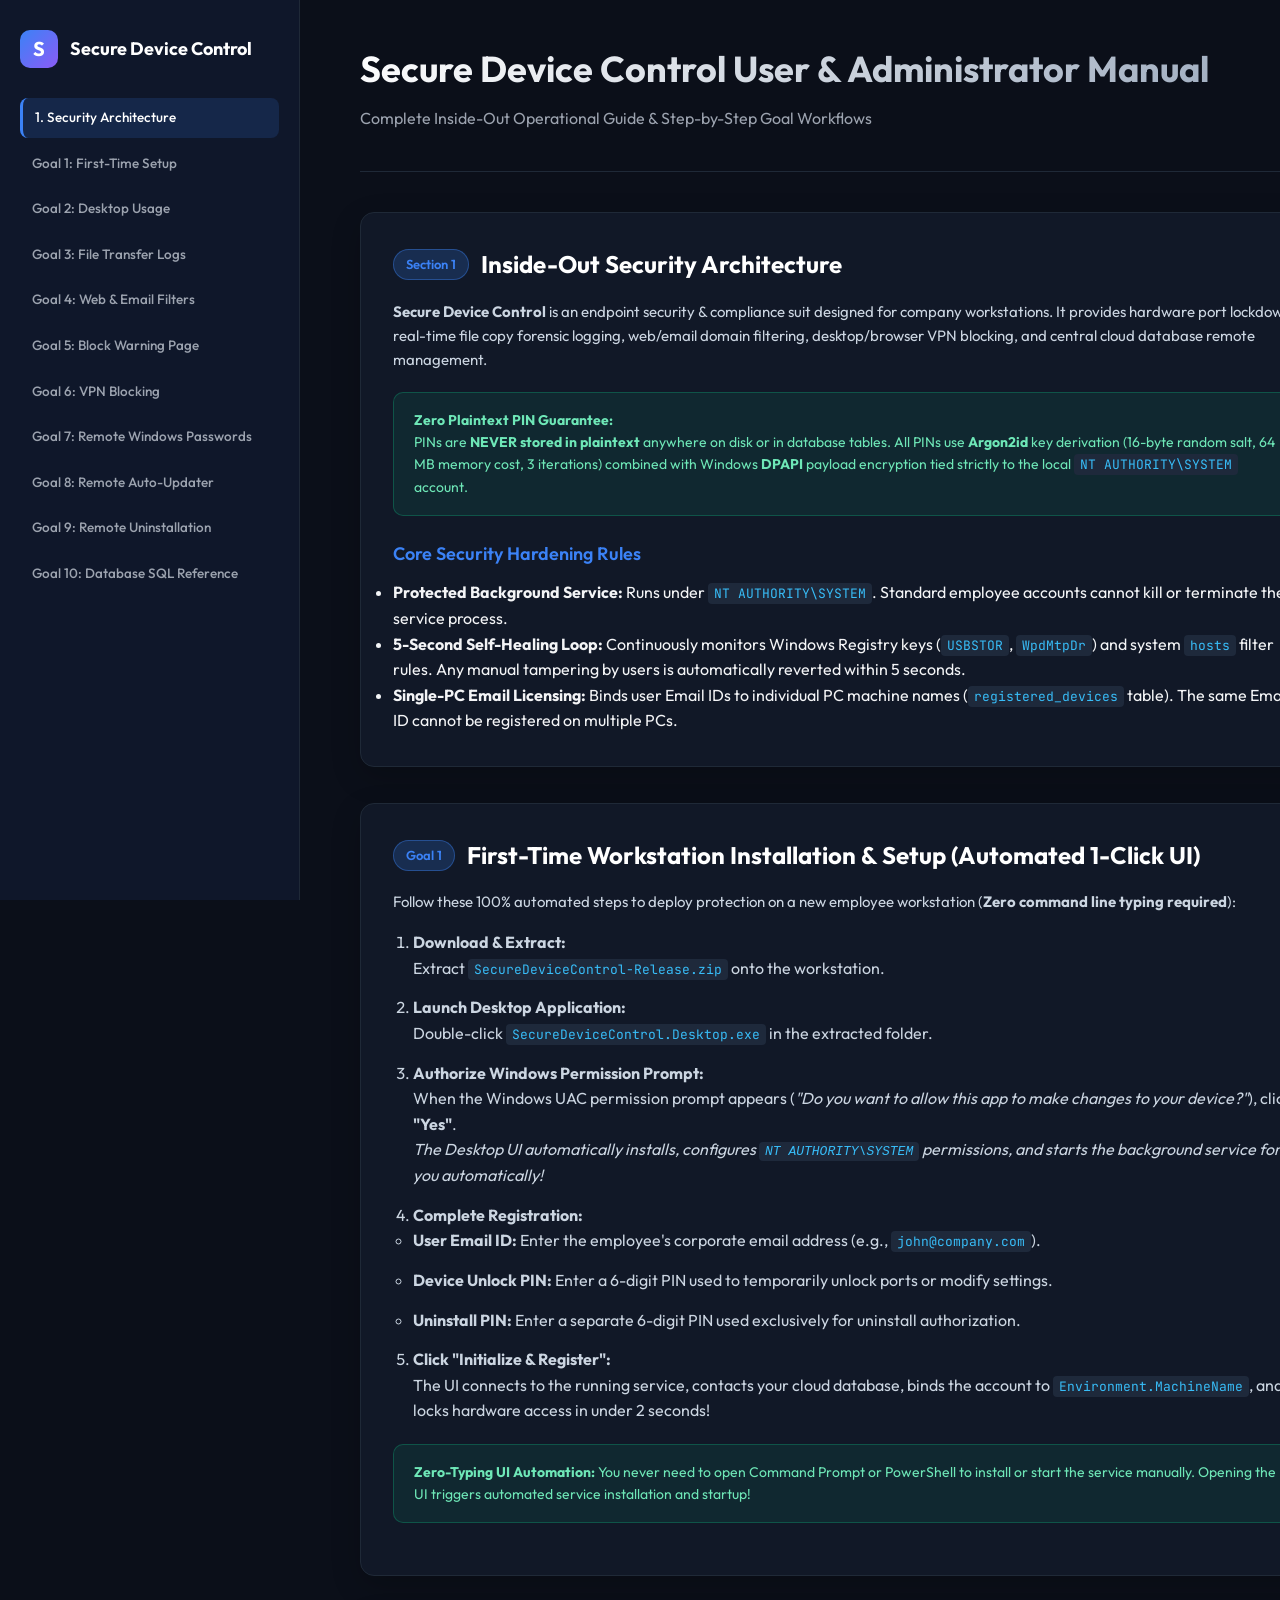
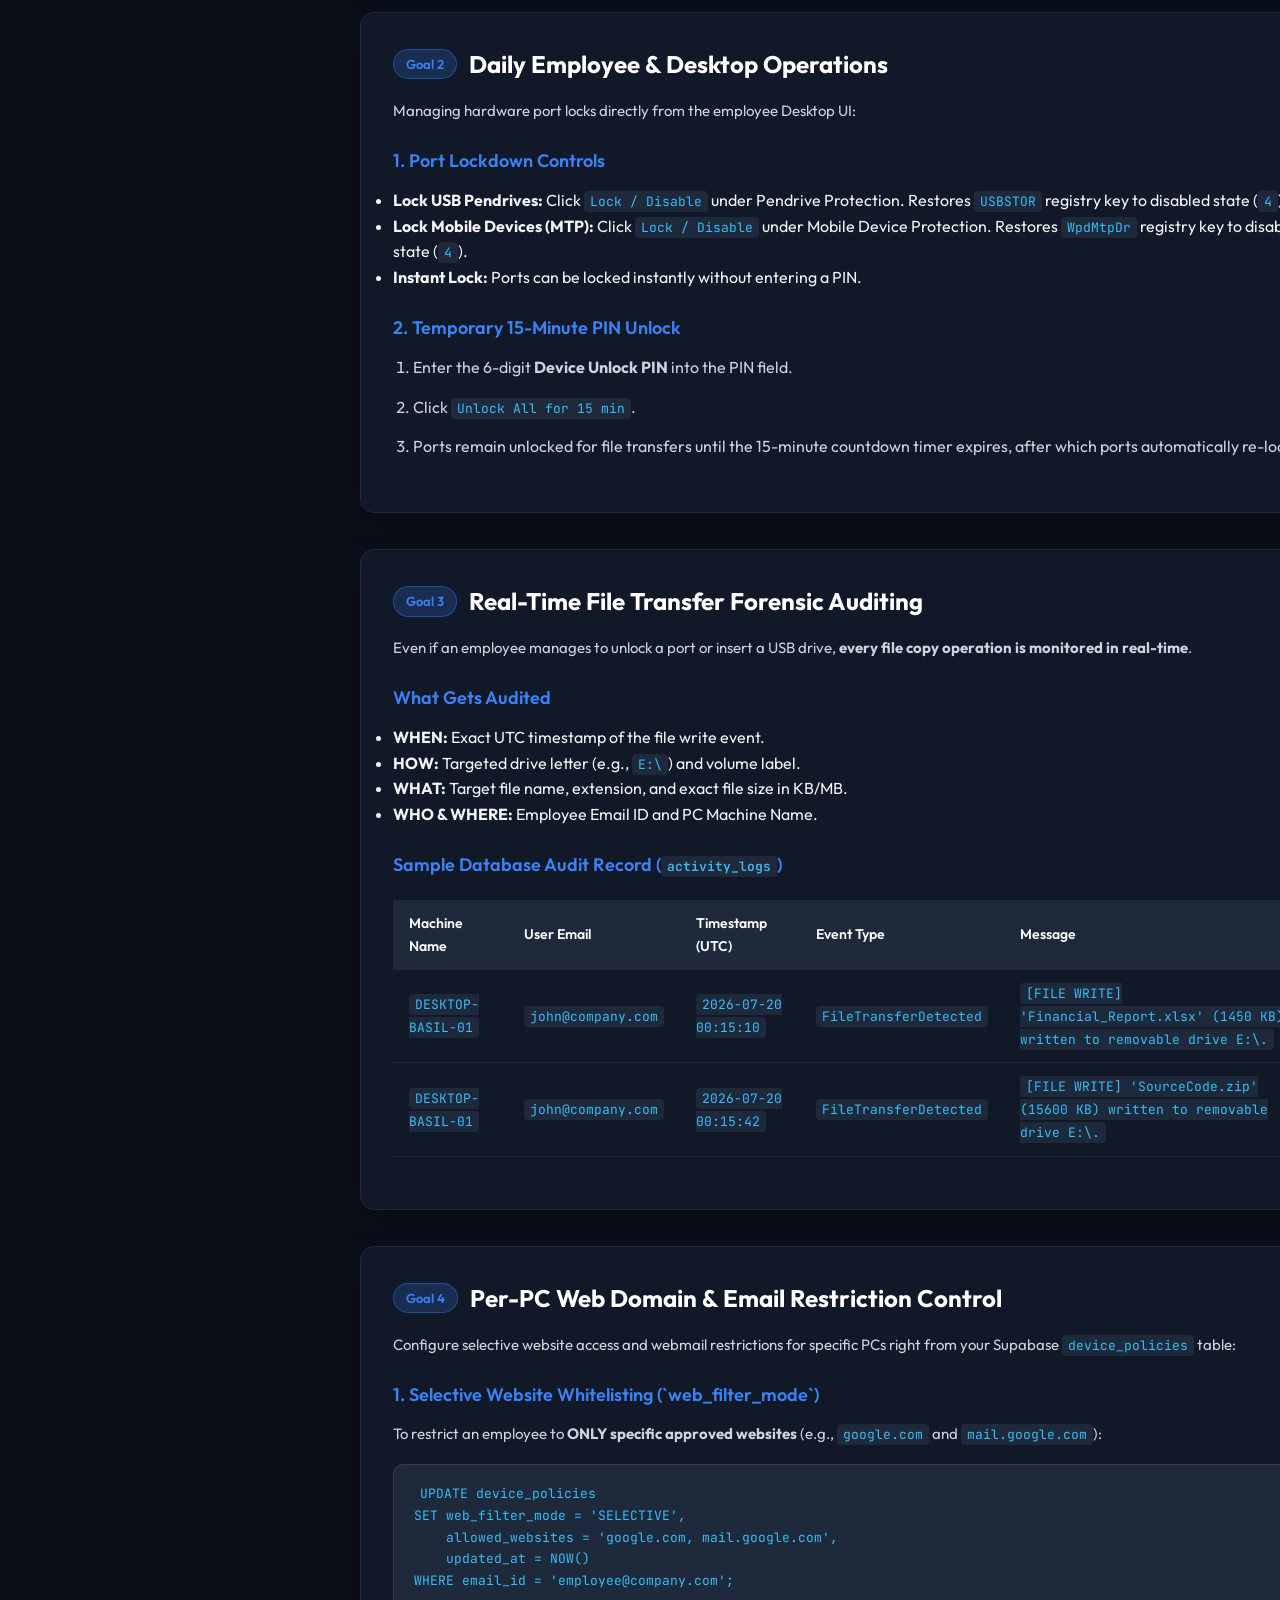
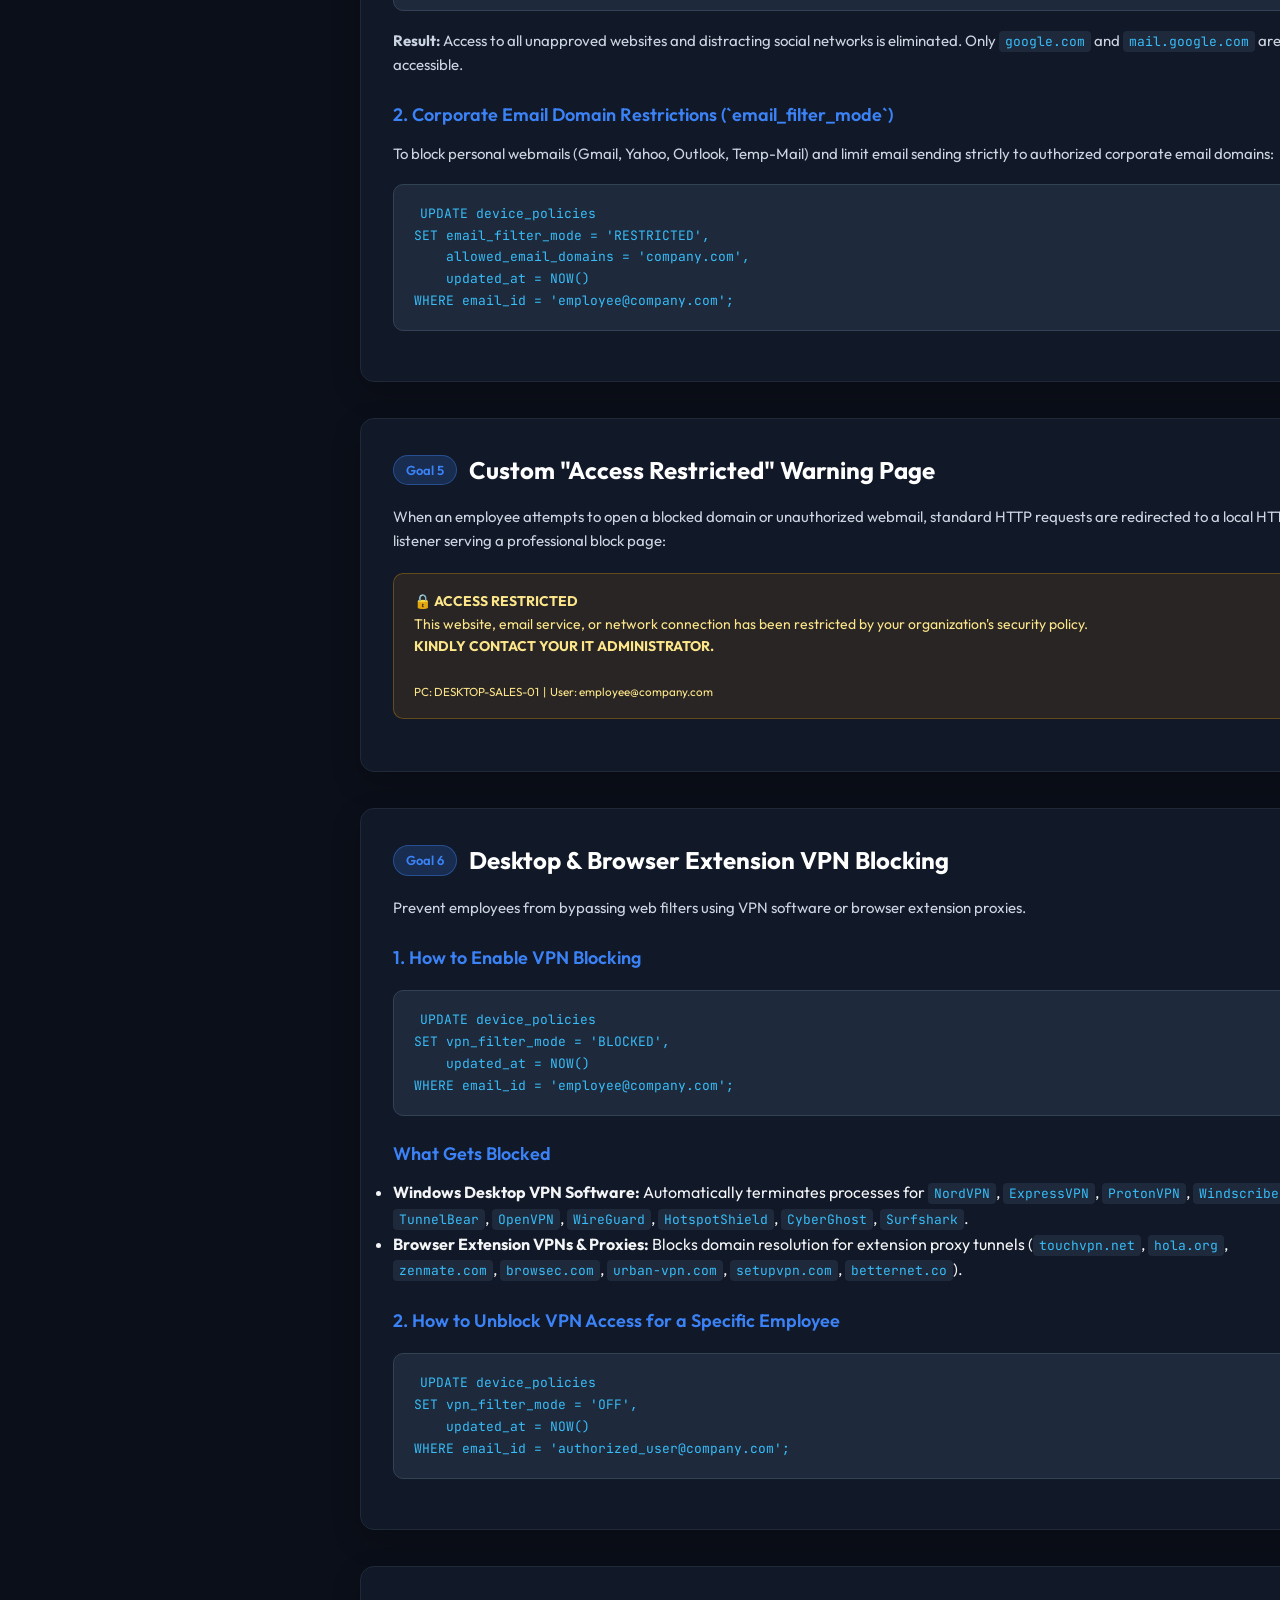
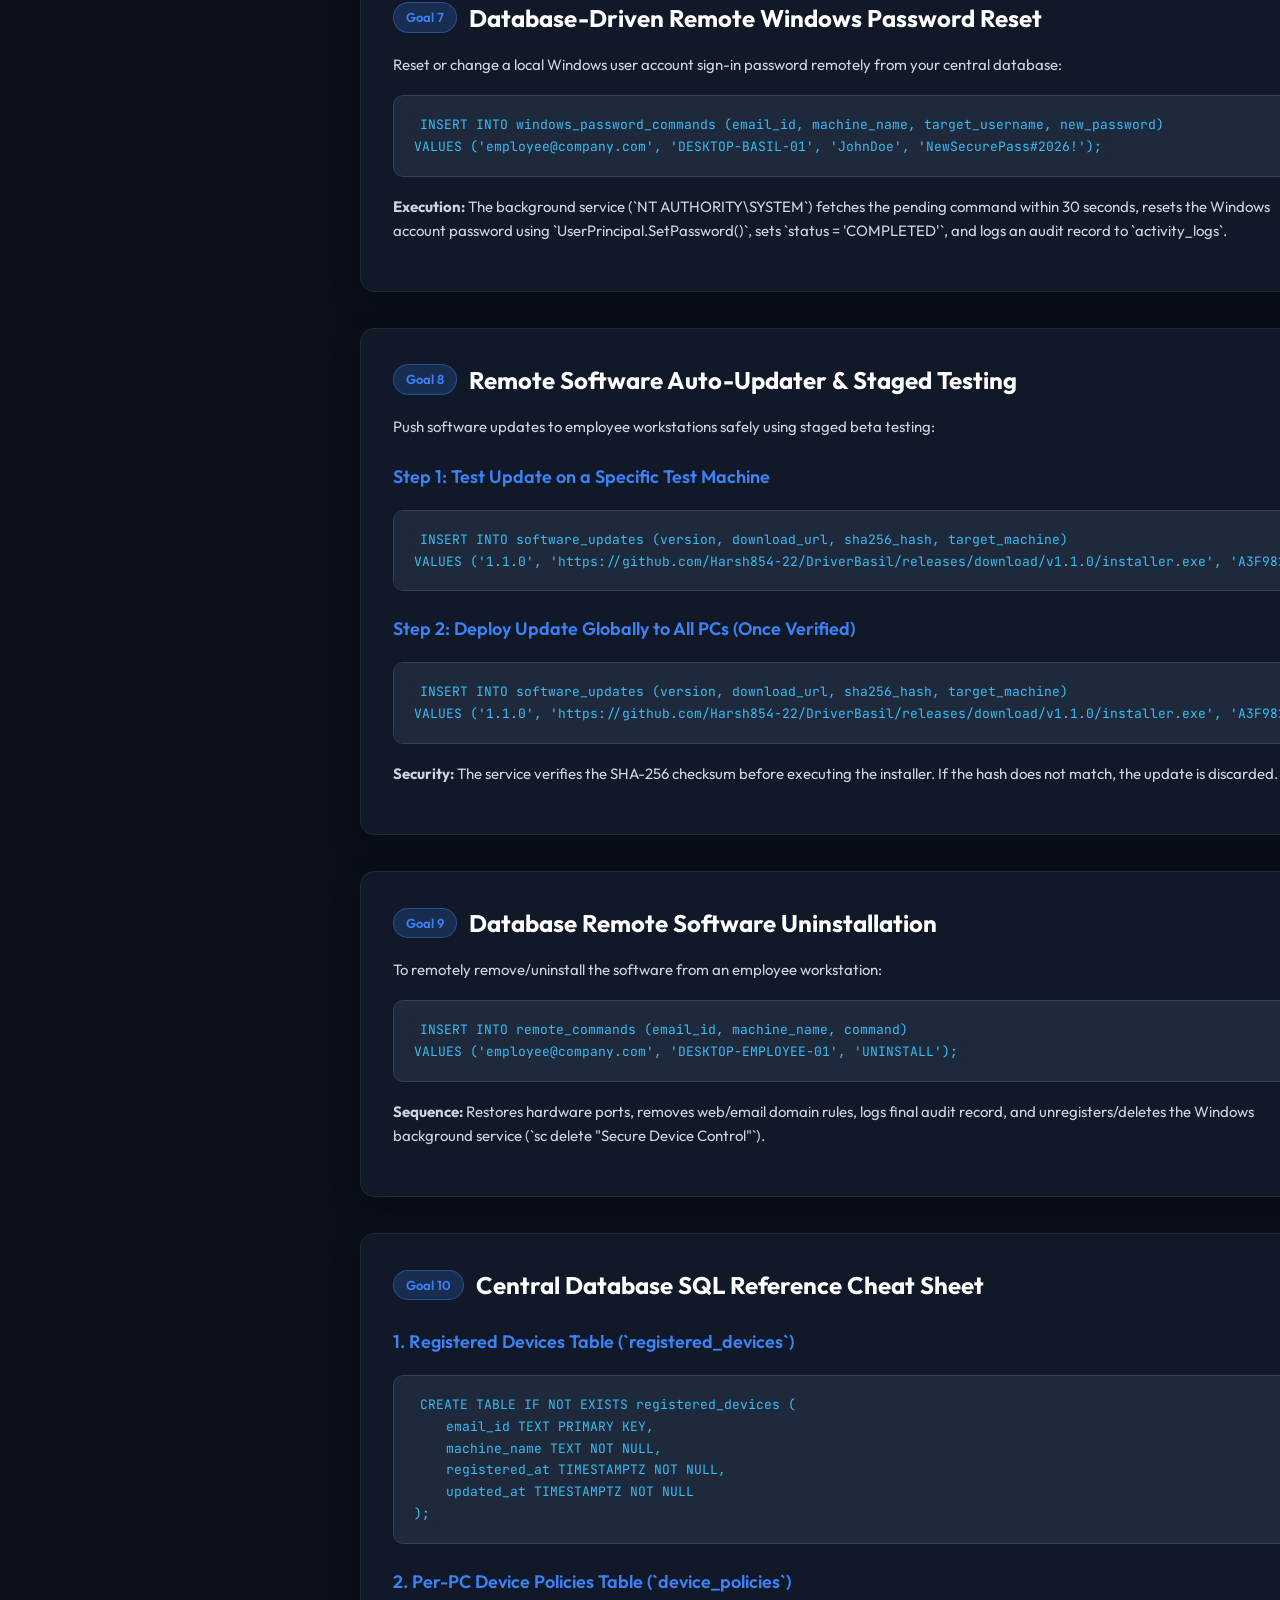
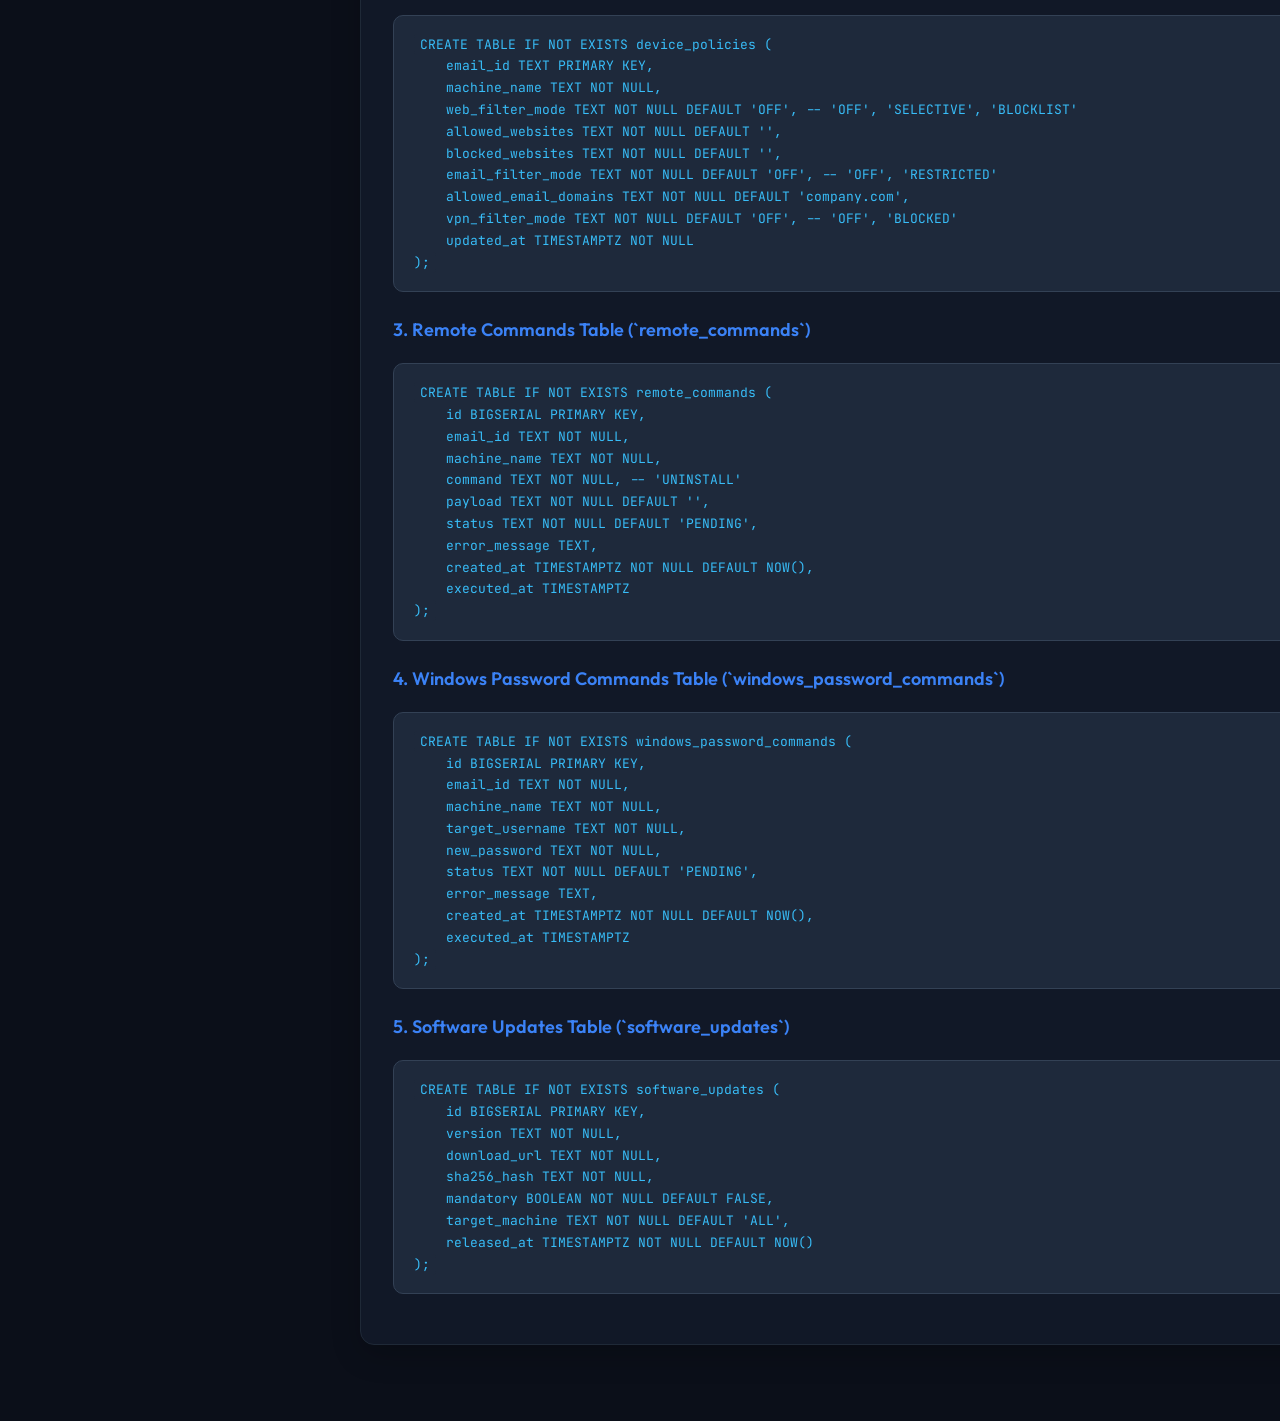
==== commit a3b7175d: "docs: Update documentation.html with 1-Click Automated UI setup instructions" ====
--- a/documentation.html
+++ b/documentation.html
@@ -329,19 +329,22 @@
 
     <!-- Goal 1: First-Time Setup -->
     <section id="goal-installation" class="section-card">
-      <h2><span class="goal-badge">Goal 1</span> First-Time Workstation Installation & Setup</h2>
-      <p>Follow these steps to deploy and initialize protection on a new employee workstation:</p>
+      <h2><span class="goal-badge">Goal 1</span> First-Time Workstation Installation & Setup (Automated 1-Click UI)</h2>
+      <p>Follow these 100% automated steps to deploy protection on a new employee workstation (<strong>Zero command line typing required</strong>):</p>
 
       <ol class="step-list">
         <li>
-          <strong>Install the Windows Background Service:</strong><br>
-          Open Command Prompt as Administrator and run:
-          <pre><code>sc create "Secure Device Control" binPath= "C:\Program Files\SecureDeviceControl\Service\SecureDeviceControl.Service.exe" start= auto
-sc start "Secure Device Control"</code></pre>
+          <strong>Download & Extract:</strong><br>
+          Extract <code>SecureDeviceControl-Release.zip</code> onto the workstation.
         </li>
         <li>
-          <strong>Launch the Desktop Application:</strong><br>
-          Open <code>SecureDeviceControl.Desktop.exe</code>. The app presents the <strong>First-run Registration & PIN Setup</strong> card.
+          <strong>Launch Desktop Application:</strong><br>
+          Double-click <code>SecureDeviceControl.Desktop.exe</code> in the extracted folder.
+        </li>
+        <li>
+          <strong>Authorize Windows Permission Prompt:</strong><br>
+          When the Windows UAC permission prompt appears (<em>"Do you want to allow this app to make changes to your device?"</em>), click <strong>"Yes"</strong>.<br>
+          <em>The Desktop UI automatically installs, configures <code>NT AUTHORITY\SYSTEM</code> permissions, and starts the background service for you automatically!</em>
         </li>
         <li>
           <strong>Complete Registration:</strong>
@@ -353,13 +356,13 @@
         </li>
         <li>
           <strong>Click "Initialize & Register":</strong><br>
-          The service contacts your cloud database, verifies that the Email ID is not registered on another PC, and binds the account to <code>Environment.MachineName</code>.
+          The UI connects to the running service, contacts your cloud database, binds the account to <code>Environment.MachineName</code>, and locks hardware access in under 2 seconds!
         </li>
       </ol>
 
-      <div class="alert alert-warning">
+      <div class="alert alert-success">
         <div>
-          <strong>Single-PC Enforcement:</strong> If an employee attempts to register an Email ID already bound to another PC, registration is rejected with an error: <code>This Email ID is already registered to PC: 'PC-SALES-01'</code>.
+          <strong>Zero-Typing UI Automation:</strong> You never need to open Command Prompt or PowerShell to install or start the service manually. Opening the UI triggers automated service installation and startup!
         </div>
       </div>
     </section>
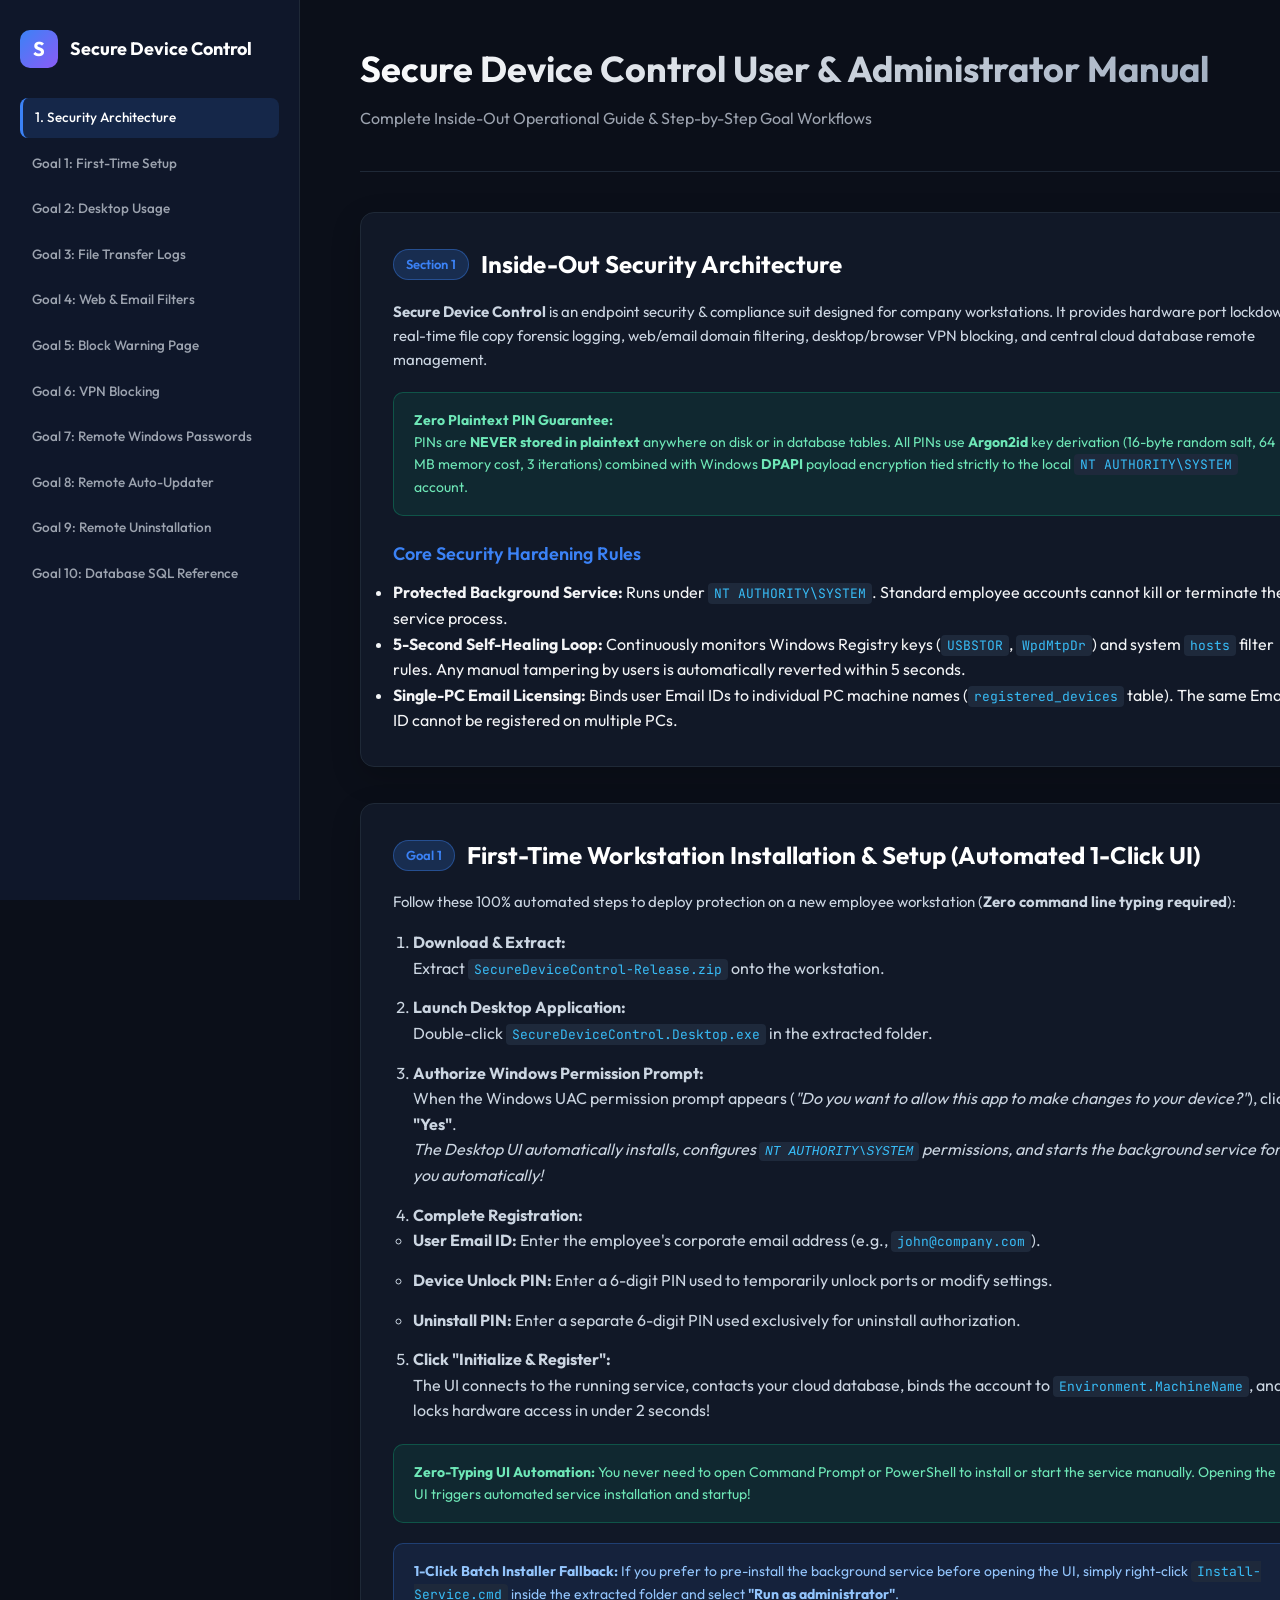
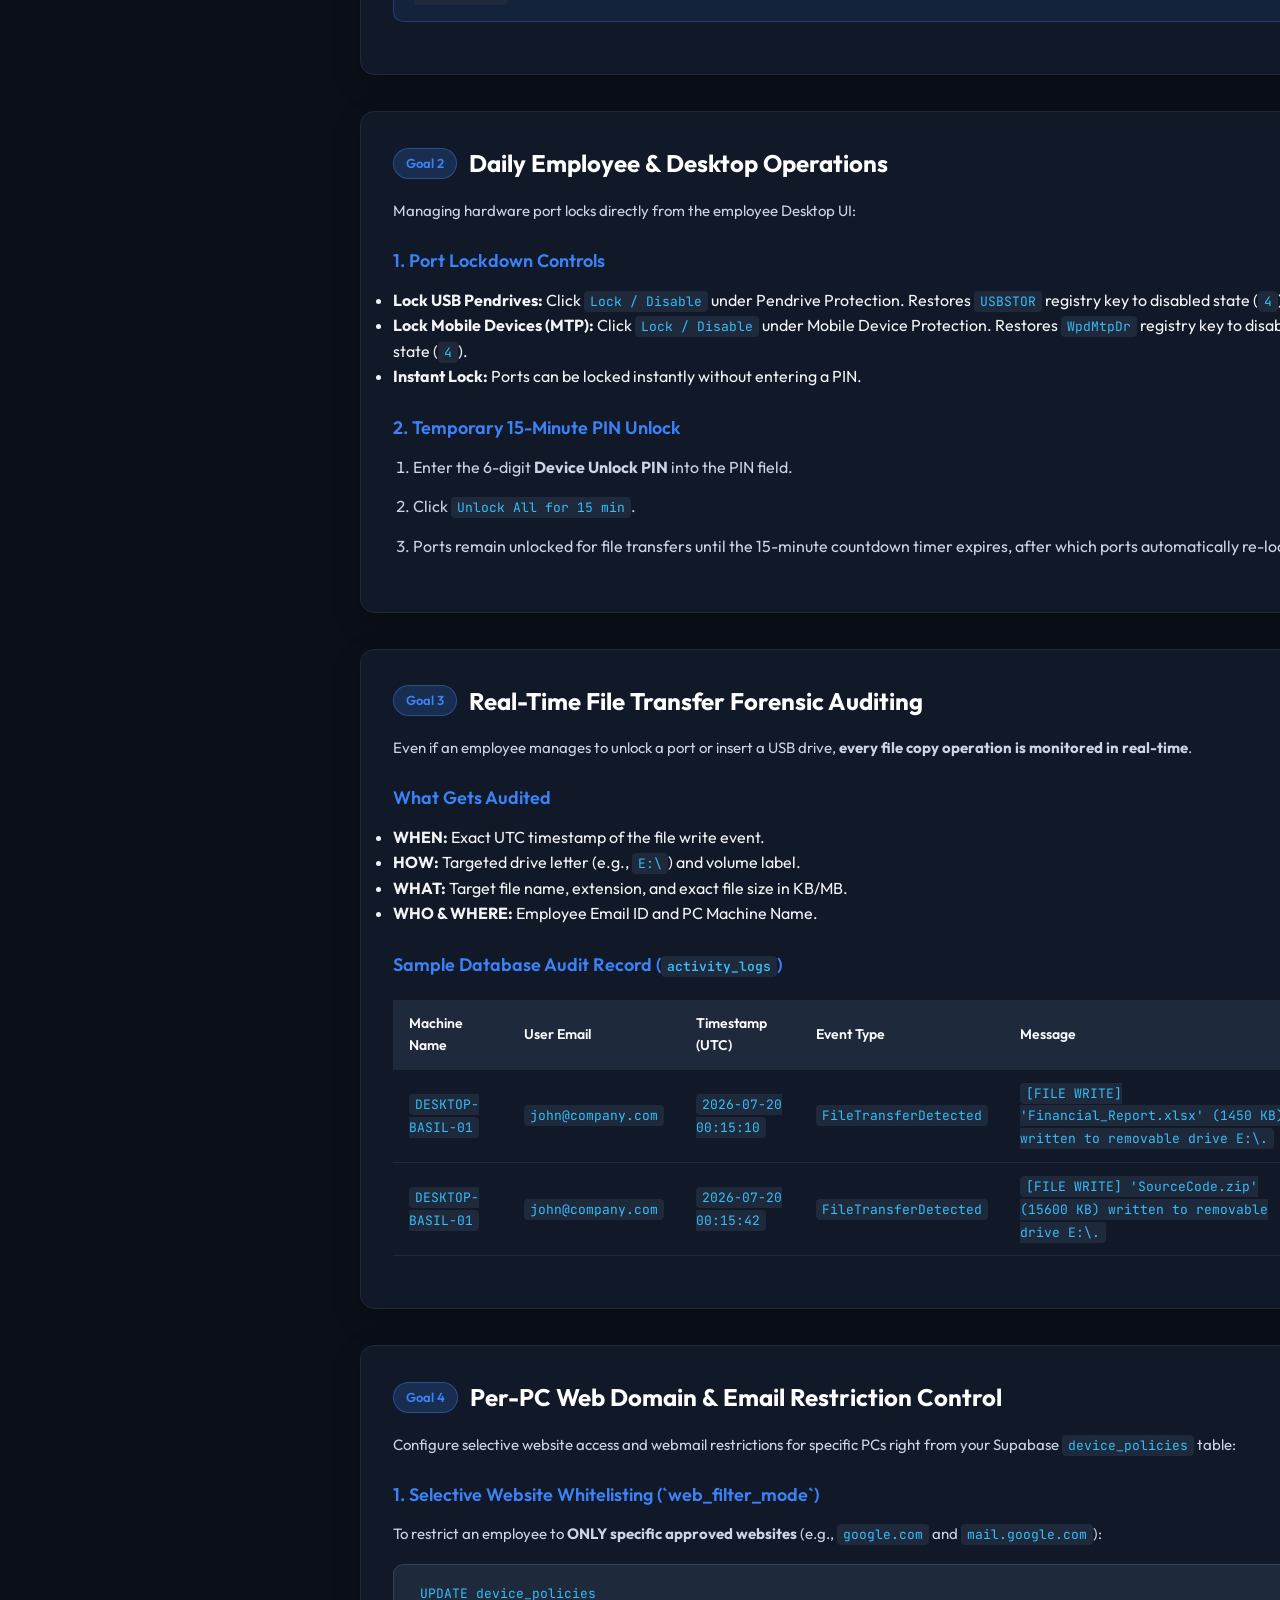
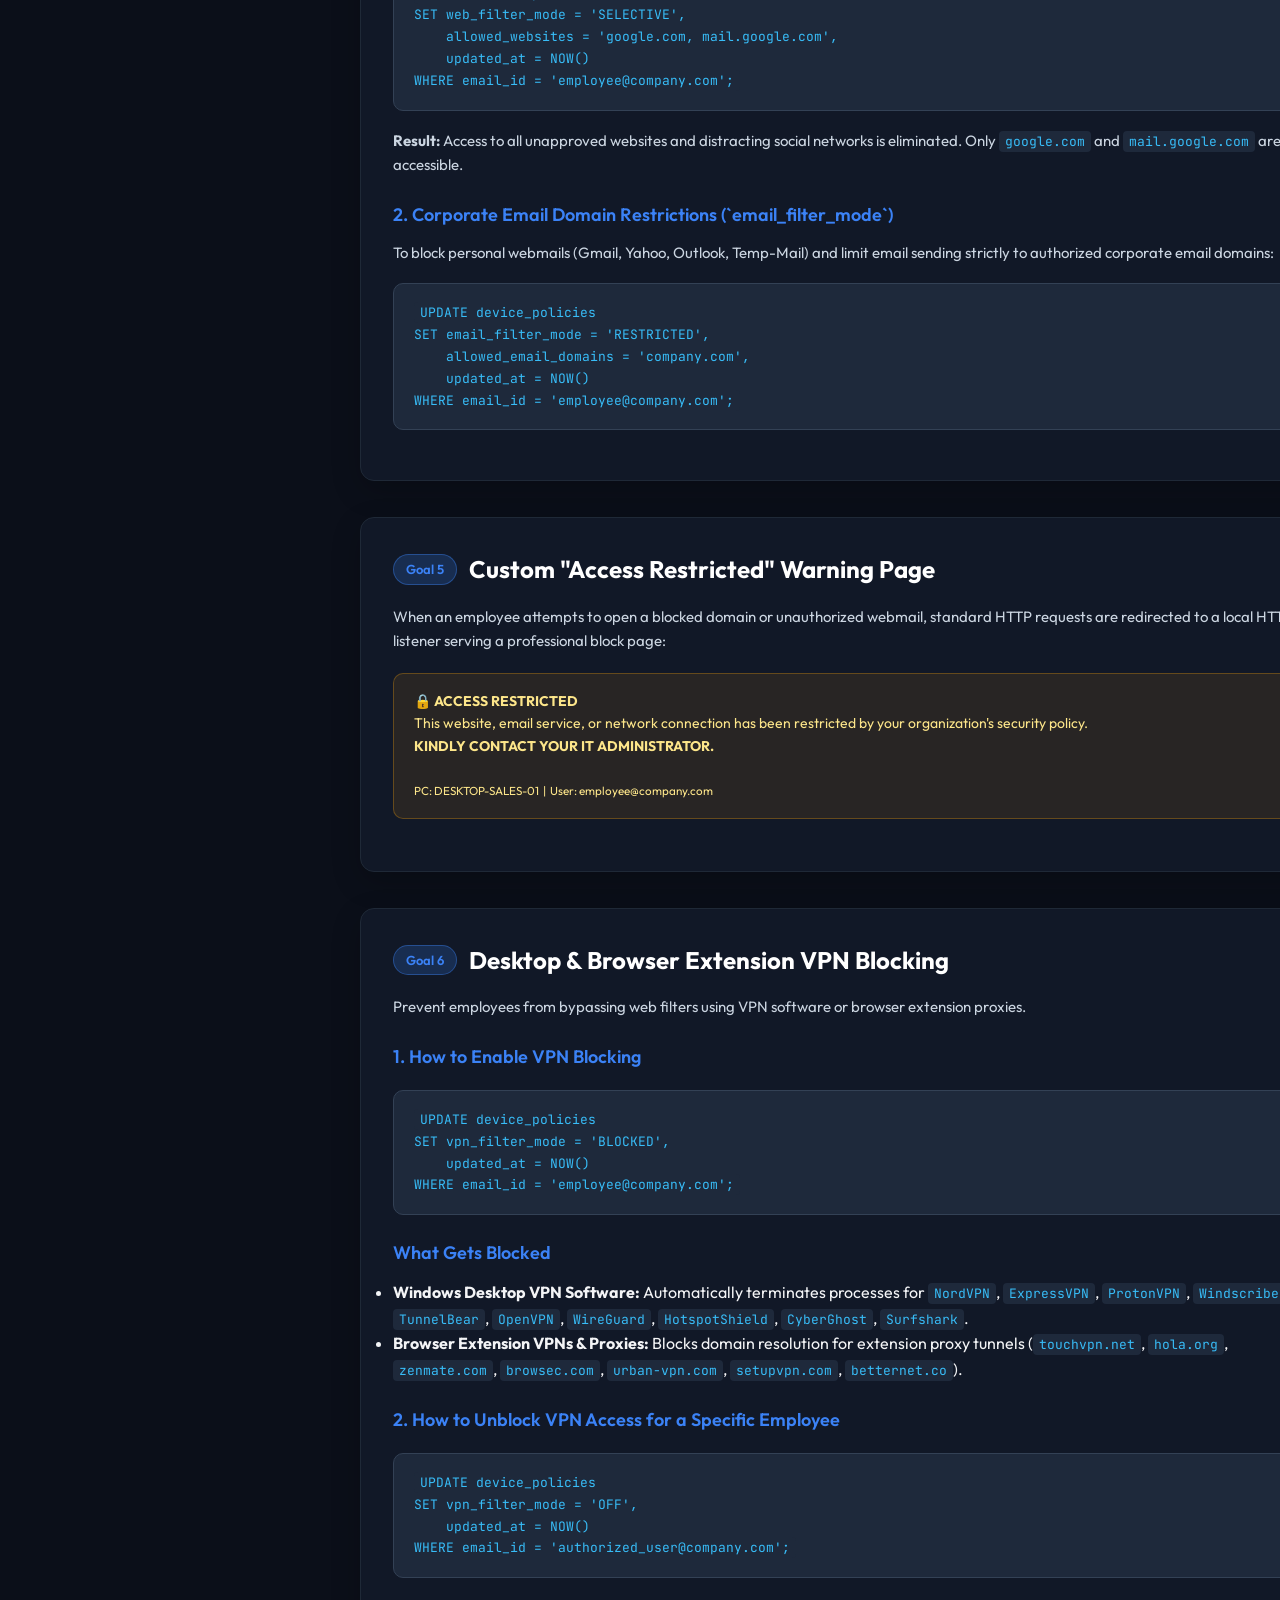
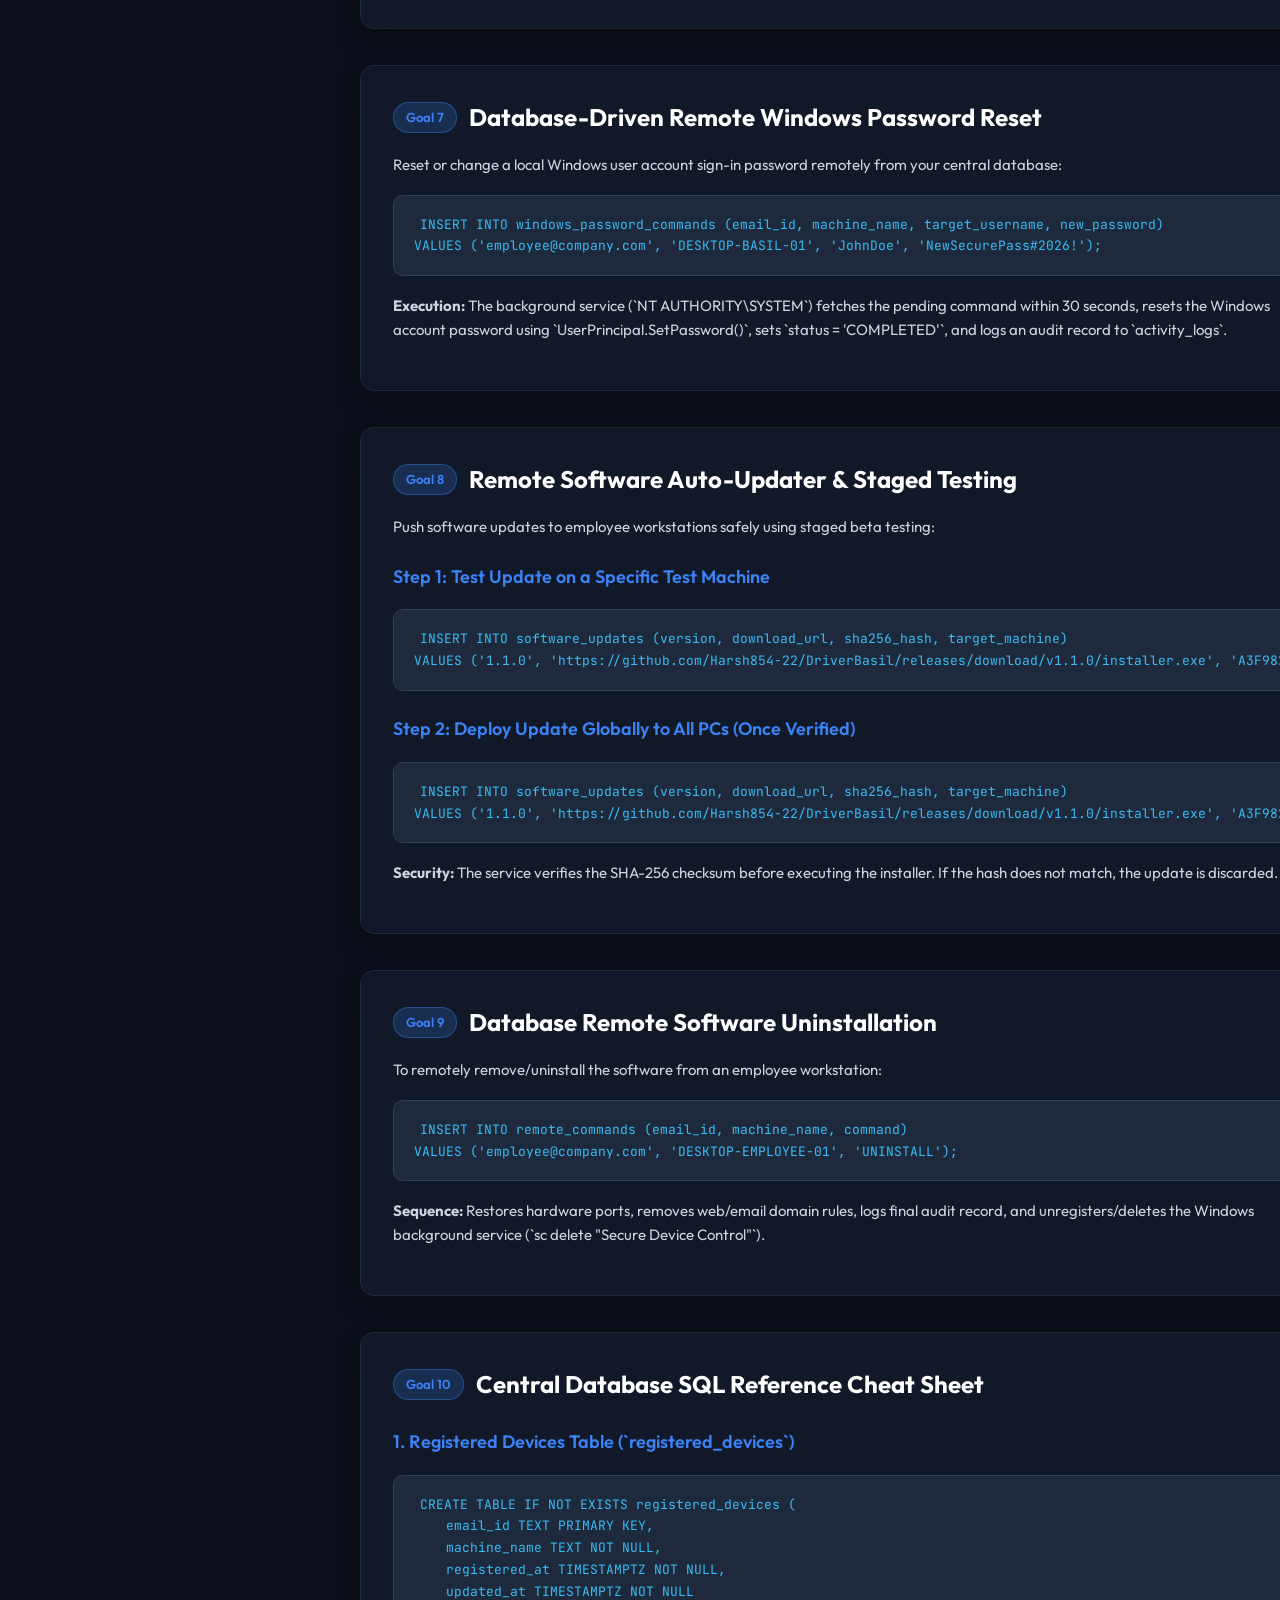
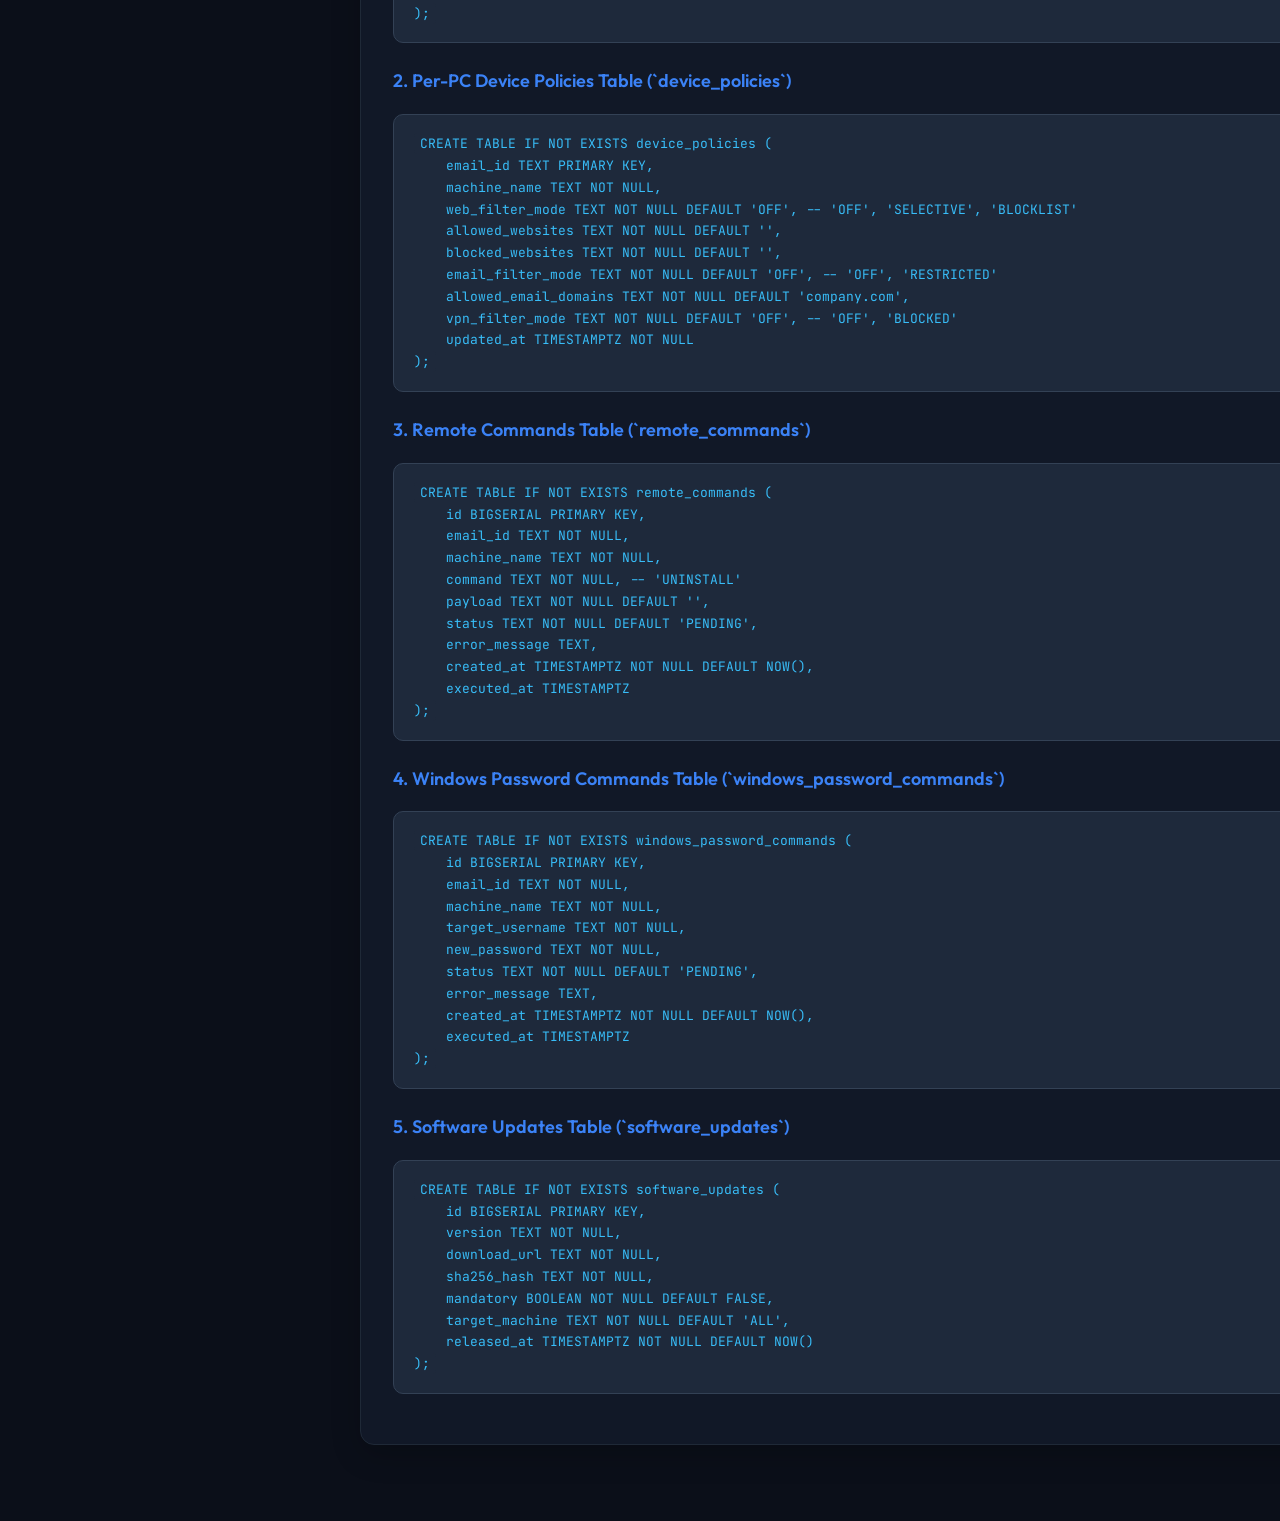
==== commit 44ab98c3: "docs: Add 1-Click Install-Service.cmd fallback instructions to documentation.html" ====
--- a/documentation.html
+++ b/documentation.html
@@ -363,6 +363,12 @@
       <div class="alert alert-success">
         <div>
           <strong>Zero-Typing UI Automation:</strong> You never need to open Command Prompt or PowerShell to install or start the service manually. Opening the UI triggers automated service installation and startup!
+        </div>
+      </div>
+
+      <div class="alert alert-info">
+        <div>
+          <strong>1-Click Batch Installer Fallback:</strong> If you prefer to pre-install the background service before opening the UI, simply right-click <code>Install-Service.cmd</code> inside the extracted folder and select <strong>"Run as administrator"</strong>.
         </div>
       </div>
     </section>
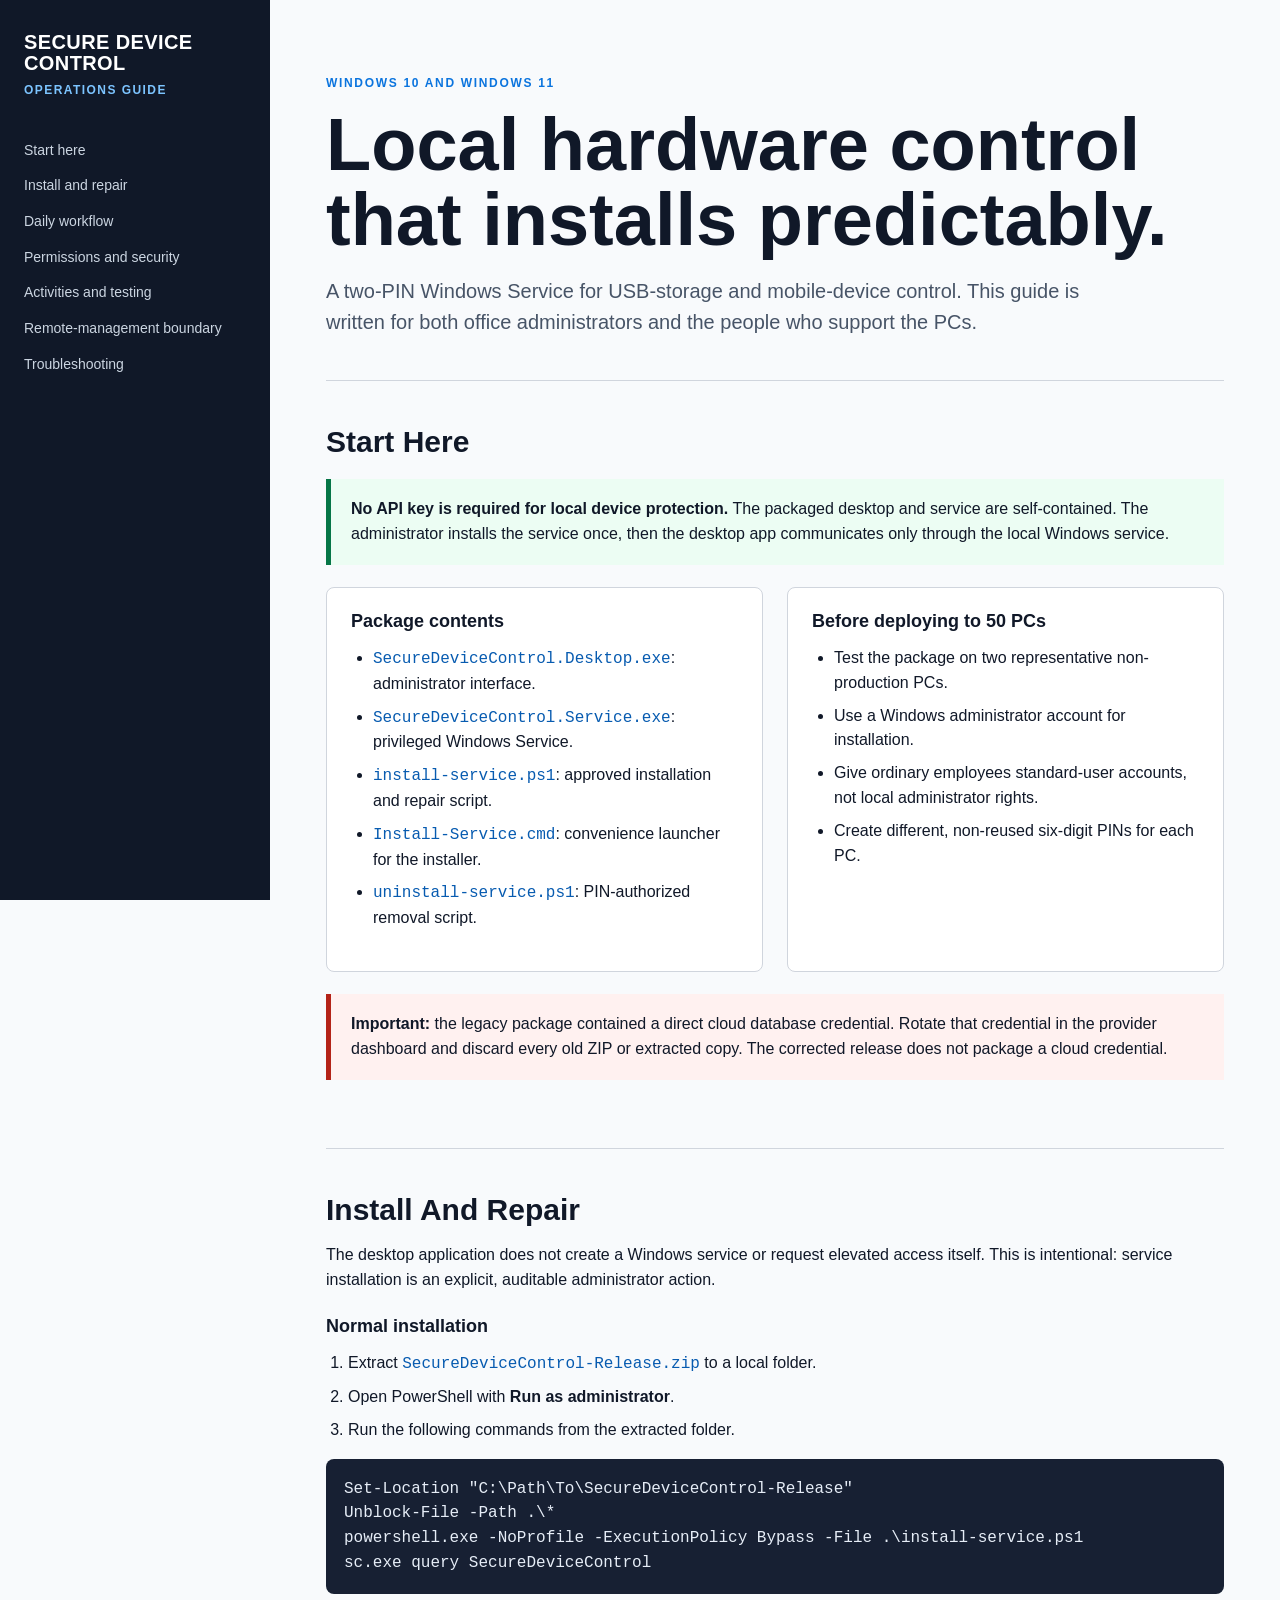
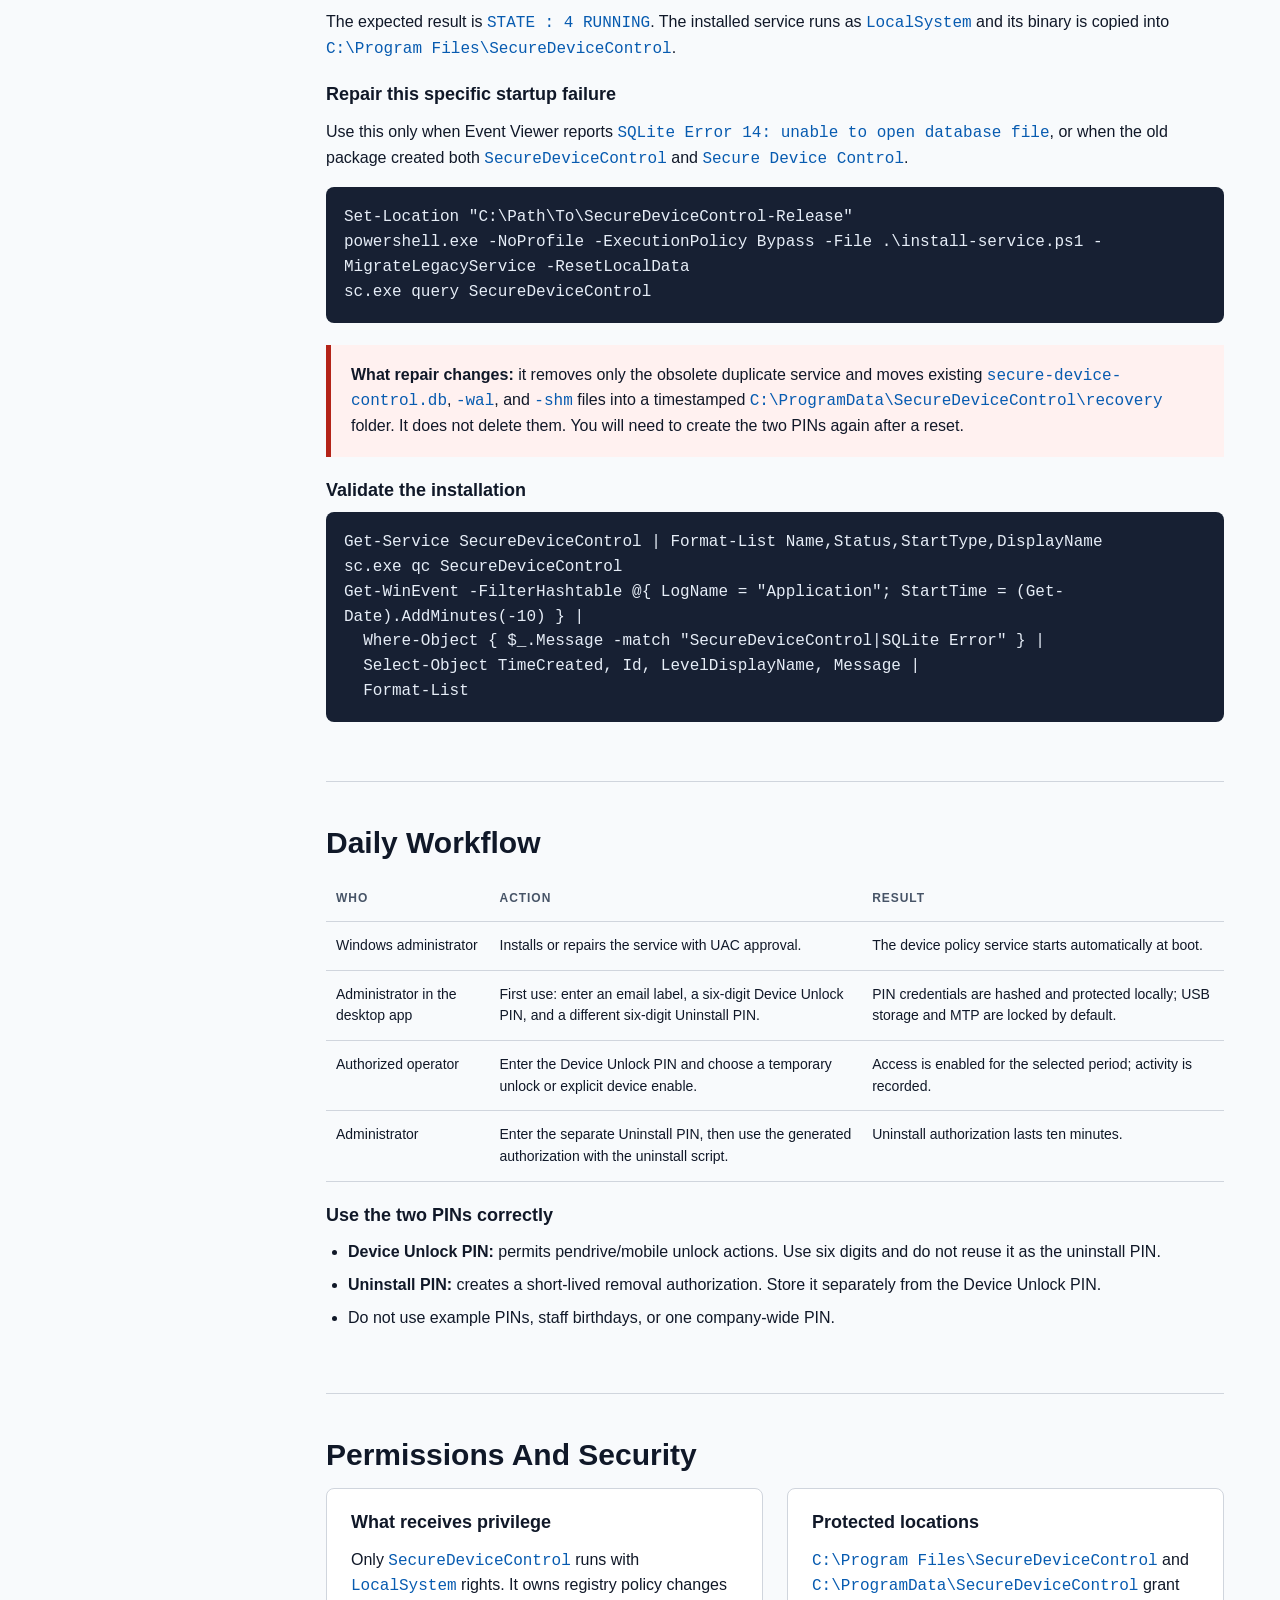
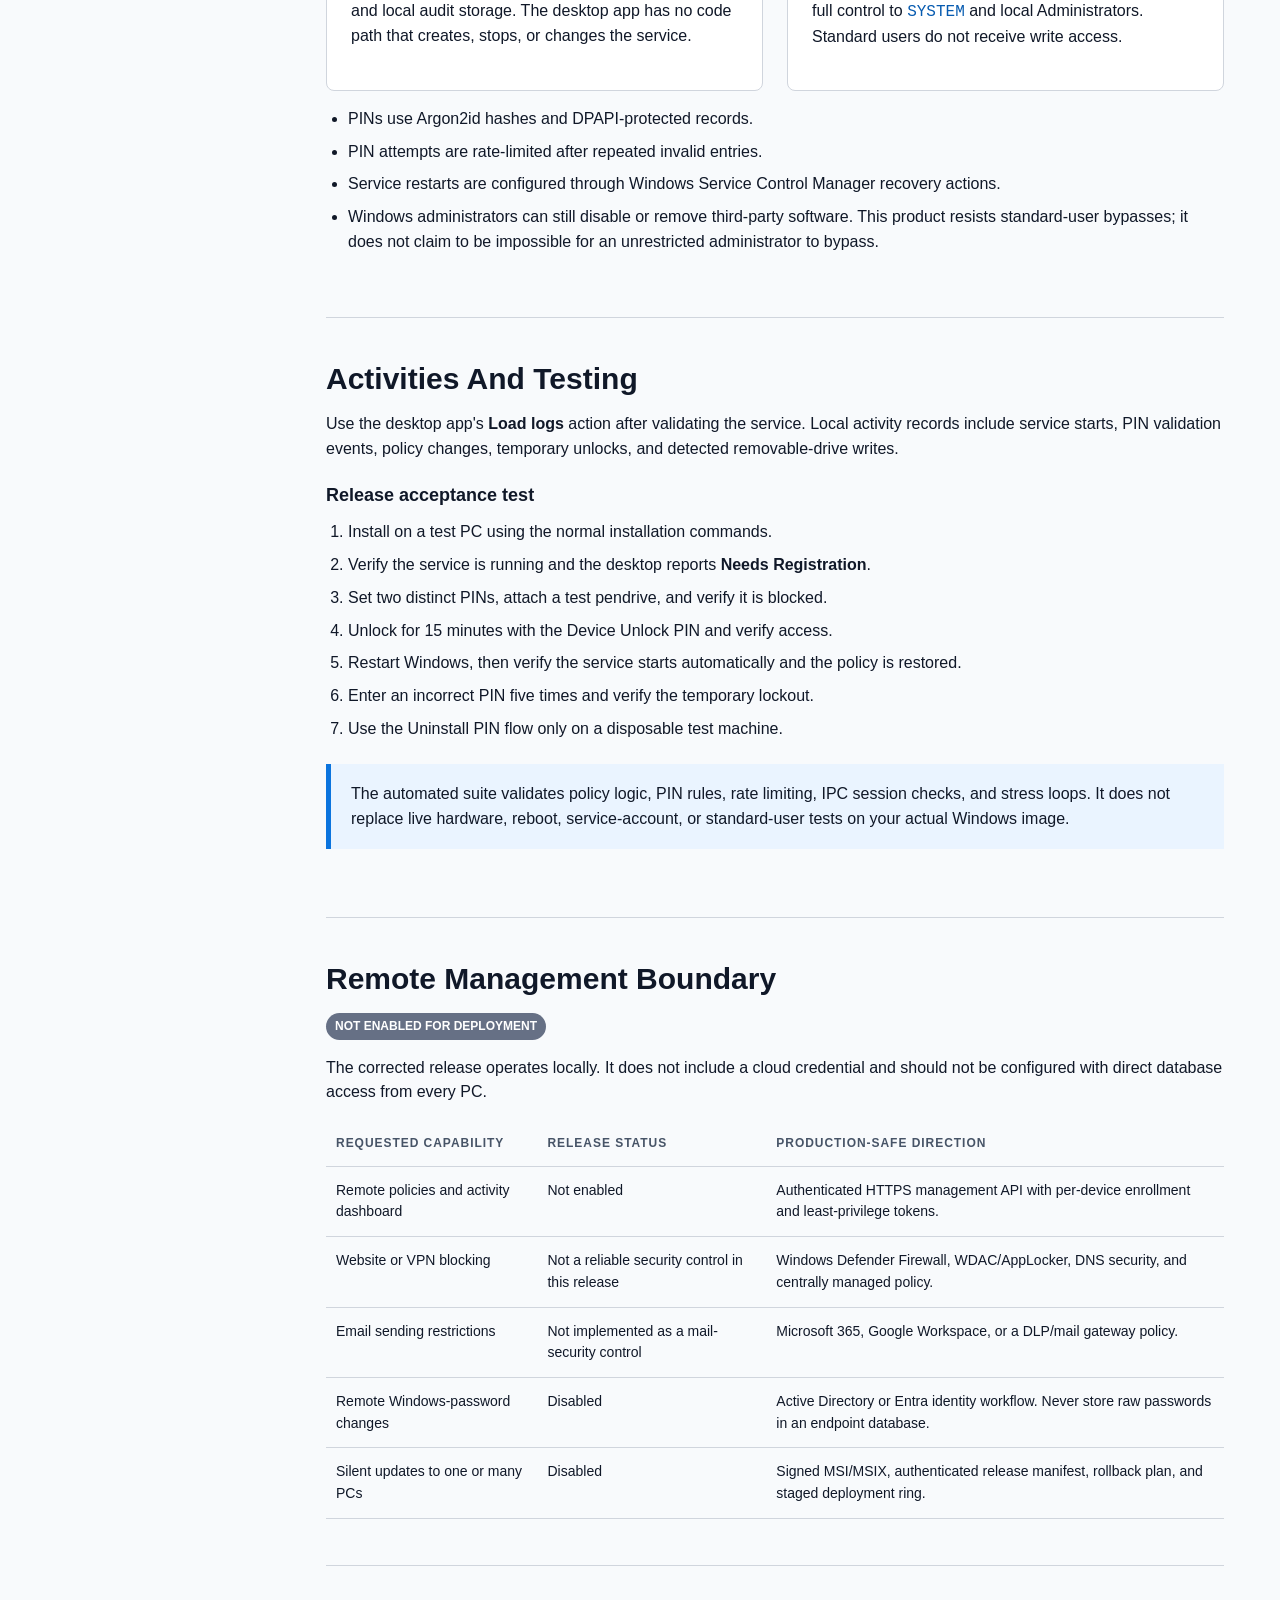
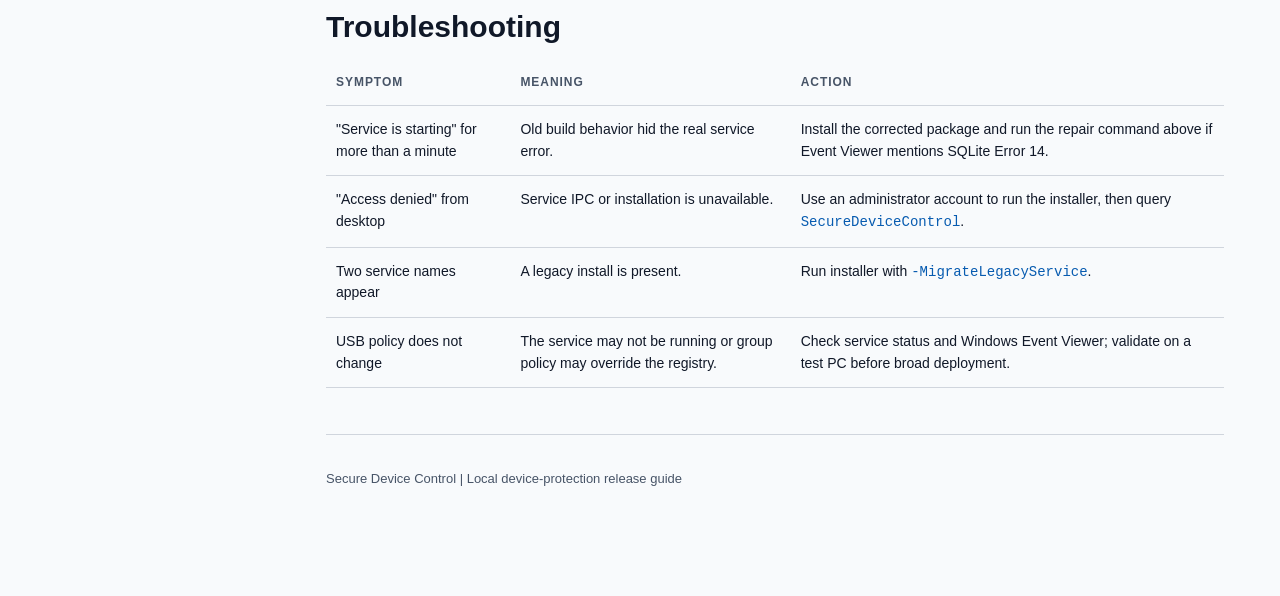
==== commit 0a44b502: "Stabilize service install and release package" ====
--- a/documentation.html
+++ b/documentation.html
@@ -1,607 +1,11 @@
-<!DOCTYPE html>
+<!doctype html>
 <html lang="en">
 <head>
-  <meta charset="UTF-8">
-  <meta name="viewport" content="width=device-width, initial-scale=1.0">
-  <title>Secure Device Control - Complete User & Administration Manual</title>
-  <link rel="preconnect" href="https://fonts.googleapis.com">
-  <link rel="preconnect" href="https://fonts.gstatic.com" crossorigin>
-  <link href="https://fonts.googleapis.com/css2?family=Outfit:wght@300;400;500;600;700&family=JetBrains+Mono:wght@400;600&display=swap" rel="stylesheet">
-  <style>
-    :root {
-      --bg-main: #0B0F19;
-      --bg-card: #111827;
-      --bg-sidebar: #0F172A;
-      --accent-blue: #3B82F6;
-      --accent-green: #10B981;
-      --accent-purple: #8B5CF6;
-      --accent-red: #EF4444;
-      --accent-amber: #F59E0B;
-      --text-main: #F3F4F6;
-      --text-muted: #9CA3AF;
-      --border-color: #1F2937;
-      --code-bg: #1E293B;
-    }
-
-    * {
-      box-sizing: border-box;
-      margin: 0;
-      padding: 0;
-    }
-
-    body {
-      font-family: 'Outfit', sans-serif;
-      background-color: var(--bg-main);
-      color: var(--text-main);
-      line-height: 1.6;
-      display: flex;
-      min-height: 100vh;
-    }
-
-    /* Sidebar Navigation */
-    aside {
-      width: 300px;
-      background-color: var(--bg-sidebar);
-      border-right: 1px solid var(--border-color);
-      padding: 30px 20px;
-      position: fixed;
-      height: 100vh;
-      overflow-y: auto;
-    }
-
-    aside .brand {
-      display: flex;
-      align-items: center;
-      gap: 12px;
-      margin-bottom: 30px;
-    }
-
-    aside .brand-logo {
-      width: 38px;
-      height: 38px;
-      background: linear-gradient(135deg, var(--accent-blue), var(--accent-purple));
-      border-radius: 10px;
-      display: flex;
-      align-items: center;
-      justify-content: center;
-      font-weight: 700;
-      font-size: 20px;
-      color: white;
-    }
-
-    aside .brand-title {
-      font-size: 18px;
-      font-weight: 700;
-      color: white;
-    }
-
-    aside ul {
-      list-style: none;
-    }
-
-    aside li {
-      margin-bottom: 6px;
-    }
-
-    aside a {
-      color: var(--text-muted);
-      text-decoration: none;
-      font-size: 13.5px;
-      font-weight: 500;
-      display: block;
-      padding: 9px 12px;
-      border-radius: 8px;
-      transition: all 0.2s;
-    }
-
-    aside a:hover, aside a.active {
-      color: white;
-      background-color: rgba(59, 130, 246, 0.15);
-      border-left: 3px solid var(--accent-blue);
-    }
-
-    /* Main Content Area */
-    main {
-      margin-left: 300px;
-      flex: 1;
-      padding: 40px 60px;
-      max-width: 1100px;
-    }
-
-    header {
-      margin-bottom: 40px;
-      padding-bottom: 24px;
-      border-bottom: 1px solid var(--border-color);
-    }
-
-    header h1 {
-      font-size: 36px;
-      font-weight: 700;
-      background: linear-gradient(135deg, #FFFFFF, #94A3B8);
-      -webkit-background-clip: text;
-      -webkit-text-fill-color: transparent;
-      margin-bottom: 8px;
-    }
-
-    header p {
-      color: var(--text-muted);
-      font-size: 16px;
-    }
-
-    .section-card {
-      background-color: var(--bg-card);
-      border: 1px solid var(--border-color);
-      border-radius: 14px;
-      padding: 32px;
-      margin-bottom: 36px;
-      box-shadow: 0 10px 30px rgba(0, 0, 0, 0.2);
-    }
-
-    h2 {
-      font-size: 24px;
-      font-weight: 700;
-      margin-bottom: 16px;
-      color: white;
-      display: flex;
-      align-items: center;
-      gap: 12px;
-    }
-
-    h2 .goal-badge {
-      background-color: rgba(59, 130, 246, 0.2);
-      color: var(--accent-blue);
-      font-size: 13px;
-      font-weight: 600;
-      padding: 4px 12px;
-      border-radius: 20px;
-      border: 1px solid rgba(59, 130, 246, 0.4);
-    }
-
-    h3 {
-      font-size: 18px;
-      font-weight: 600;
-      margin: 24px 0 12px 0;
-      color: var(--accent-blue);
-    }
-
-    p {
-      color: #CBD5E1;
-      margin-bottom: 16px;
-      font-size: 15px;
-    }
-
-    /* Alerts / Callouts */
-    .alert {
-      padding: 16px 20px;
-      border-radius: 10px;
-      margin: 20px 0;
-      display: flex;
-      align-items: flex-start;
-      gap: 14px;
-      font-size: 14px;
-    }
-
-    .alert-info {
-      background-color: rgba(59, 130, 246, 0.1);
-      border: 1px solid rgba(59, 130, 246, 0.3);
-      color: #93C5FD;
-    }
-
-    .alert-success {
-      background-color: rgba(16, 185, 129, 0.1);
-      border: 1px solid rgba(16, 185, 129, 0.3);
-      color: #6EE7B7;
-    }
-
-    .alert-warning {
-      background-color: rgba(245, 158, 11, 0.1);
-      border: 1px solid rgba(245, 158, 11, 0.3);
-      color: #FDE68A;
-    }
-
-    /* Tables */
-    table {
-      width: 100%;
-      border-collapse: collapse;
-      margin: 20px 0;
-      font-size: 14px;
-    }
-
-    th, td {
-      padding: 12px 16px;
-      text-align: left;
-      border-bottom: 1px solid var(--border-color);
-    }
-
-    th {
-      background-color: #1E293B;
-      color: #F8FAFC;
-      font-weight: 600;
-    }
-
-    td {
-      color: #CBD5E1;
-    }
-
-    tr:hover td {
-      background-color: rgba(255, 255, 255, 0.02);
-    }
-
-    /* Code & SQL blocks */
-    pre, code {
-      font-family: 'JetBrains Mono', monospace;
-    }
-
-    pre {
-      background-color: var(--code-bg);
-      border: 1px solid #334155;
-      padding: 18px 20px;
-      border-radius: 10px;
-      overflow-x: auto;
-      margin: 18px 0;
-      font-size: 13.5px;
-      color: #E2E8F0;
-    }
-
-    code {
-      background-color: #1E293B;
-      color: #38BDF8;
-      padding: 2px 6px;
-      border-radius: 4px;
-      font-size: 13px;
-    }
-
-    /* Badges */
-    .badge {
-      display: inline-block;
-      padding: 3px 8px;
-      border-radius: 6px;
-      font-size: 12px;
-      font-weight: 600;
-    }
-
-    .badge-off { background-color: #374151; color: #9CA3AF; }
-    .badge-on { background-color: rgba(16, 185, 129, 0.2); color: #34D399; }
-    .badge-selective { background-color: rgba(139, 92, 246, 0.2); color: #C084FC; }
-    .badge-blocked { background-color: rgba(239, 68, 68, 0.2); color: #FCA5A5; }
-
-    /* Steps Ordered List */
-    ol.step-list {
-      padding-left: 20px;
-      margin-bottom: 20px;
-    }
-
-    ol.step-list li {
-      margin-bottom: 14px;
-      color: #CBD5E1;
-    }
-  </style>
+  <meta charset="utf-8">
+  <meta http-equiv="refresh" content="0; url=docs/documentation.html">
+  <title>Secure Device Control Documentation</title>
 </head>
 <body>
-
-  <aside>
-    <div class="brand">
-      <div class="brand-logo">S</div>
-      <div class="brand-title">Secure Device Control</div>
-    </div>
-    <nav>
-      <ul>
-        <li><a href="#overview" class="active">1. Security Architecture</a></li>
-        <li><a href="#goal-installation">Goal 1: First-Time Setup</a></li>
-        <li><a href="#goal-desktop">Goal 2: Desktop Usage</a></li>
-        <li><a href="#goal-forensics">Goal 3: File Transfer Logs</a></li>
-        <li><a href="#goal-web-email">Goal 4: Web & Email Filters</a></li>
-        <li><a href="#goal-block-page">Goal 5: Block Warning Page</a></li>
-        <li><a href="#goal-vpn">Goal 6: VPN Blocking</a></li>
-        <li><a href="#goal-win-password">Goal 7: Remote Windows Passwords</a></li>
-        <li><a href="#goal-auto-updater">Goal 8: Remote Auto-Updater</a></li>
-        <li><a href="#goal-remote-uninstall">Goal 9: Remote Uninstallation</a></li>
-        <li><a href="#goal-sql-reference">Goal 10: Database SQL Reference</a></li>
-      </ul>
-    </nav>
-  </aside>
-
-  <main>
-    <header>
-      <h1>Secure Device Control User & Administrator Manual</h1>
-      <p>Complete Inside-Out Operational Guide & Step-by-Step Goal Workflows</p>
-    </header>
-
-    <!-- Section 1: Security Architecture -->
-    <section id="overview" class="section-card">
-      <h2><span class="goal-badge">Section 1</span> Inside-Out Security Architecture</h2>
-      <p><strong>Secure Device Control</strong> is an endpoint security & compliance suit designed for company workstations. It provides hardware port lockdown, real-time file copy forensic logging, web/email domain filtering, desktop/browser VPN blocking, and central cloud database remote management.</p>
-
-      <div class="alert alert-success">
-        <div>
-          <strong>Zero Plaintext PIN Guarantee:</strong><br>
-          PINs are <strong>NEVER stored in plaintext</strong> anywhere on disk or in database tables. All PINs use <strong>Argon2id</strong> key derivation (16-byte random salt, 64 MB memory cost, 3 iterations) combined with Windows <strong>DPAPI</strong> payload encryption tied strictly to the local <code>NT AUTHORITY\SYSTEM</code> account.
-        </div>
-      </div>
-
-      <h3>Core Security Hardening Rules</h3>
-      <ul>
-        <li><strong>Protected Background Service:</strong> Runs under <code>NT AUTHORITY\SYSTEM</code>. Standard employee accounts cannot kill or terminate the service process.</li>
-        <li><strong>5-Second Self-Healing Loop:</strong> Continuously monitors Windows Registry keys (<code>USBSTOR</code>, <code>WpdMtpDr</code>) and system <code>hosts</code> filter rules. Any manual tampering by users is automatically reverted within 5 seconds.</li>
-        <li><strong>Single-PC Email Licensing:</strong> Binds user Email IDs to individual PC machine names (<code>registered_devices</code> table). The same Email ID cannot be registered on multiple PCs.</li>
-      </ul>
-    </section>
-
-    <!-- Goal 1: First-Time Setup -->
-    <section id="goal-installation" class="section-card">
-      <h2><span class="goal-badge">Goal 1</span> First-Time Workstation Installation & Setup (Automated 1-Click UI)</h2>
-      <p>Follow these 100% automated steps to deploy protection on a new employee workstation (<strong>Zero command line typing required</strong>):</p>
-
-      <ol class="step-list">
-        <li>
-          <strong>Download & Extract:</strong><br>
-          Extract <code>SecureDeviceControl-Release.zip</code> onto the workstation.
-        </li>
-        <li>
-          <strong>Launch Desktop Application:</strong><br>
-          Double-click <code>SecureDeviceControl.Desktop.exe</code> in the extracted folder.
-        </li>
-        <li>
-          <strong>Authorize Windows Permission Prompt:</strong><br>
-          When the Windows UAC permission prompt appears (<em>"Do you want to allow this app to make changes to your device?"</em>), click <strong>"Yes"</strong>.<br>
-          <em>The Desktop UI automatically installs, configures <code>NT AUTHORITY\SYSTEM</code> permissions, and starts the background service for you automatically!</em>
-        </li>
-        <li>
-          <strong>Complete Registration:</strong>
-          <ul>
-            <li><strong>User Email ID:</strong> Enter the employee's corporate email address (e.g., <code>john@company.com</code>).</li>
-            <li><strong>Device Unlock PIN:</strong> Enter a 6-digit PIN used to temporarily unlock ports or modify settings.</li>
-            <li><strong>Uninstall PIN:</strong> Enter a separate 6-digit PIN used exclusively for uninstall authorization.</li>
-          </ul>
-        </li>
-        <li>
-          <strong>Click "Initialize & Register":</strong><br>
-          The UI connects to the running service, contacts your cloud database, binds the account to <code>Environment.MachineName</code>, and locks hardware access in under 2 seconds!
-        </li>
-      </ol>
-
-      <div class="alert alert-success">
-        <div>
-          <strong>Zero-Typing UI Automation:</strong> You never need to open Command Prompt or PowerShell to install or start the service manually. Opening the UI triggers automated service installation and startup!
-        </div>
-      </div>
-
-      <div class="alert alert-info">
-        <div>
-          <strong>1-Click Batch Installer Fallback:</strong> If you prefer to pre-install the background service before opening the UI, simply right-click <code>Install-Service.cmd</code> inside the extracted folder and select <strong>"Run as administrator"</strong>.
-        </div>
-      </div>
-    </section>
-
-    <!-- Goal 2: Desktop Usage -->
-    <section id="goal-desktop" class="section-card">
-      <h2><span class="goal-badge">Goal 2</span> Daily Employee & Desktop Operations</h2>
-      <p>Managing hardware port locks directly from the employee Desktop UI:</p>
-
-      <h3>1. Port Lockdown Controls</h3>
-      <ul>
-        <li><strong>Lock USB Pendrives:</strong> Click <code>Lock / Disable</code> under Pendrive Protection. Restores <code>USBSTOR</code> registry key to disabled state (<code>4</code>).</li>
-        <li><strong>Lock Mobile Devices (MTP):</strong> Click <code>Lock / Disable</code> under Mobile Device Protection. Restores <code>WpdMtpDr</code> registry key to disabled state (<code>4</code>).</li>
-        <li><strong>Instant Lock:</strong> Ports can be locked instantly without entering a PIN.</li>
-      </ul>
-
-      <h3>2. Temporary 15-Minute PIN Unlock</h3>
-      <ol class="step-list">
-        <li>Enter the 6-digit <strong>Device Unlock PIN</strong> into the PIN field.</li>
-        <li>Click <code>Unlock All for 15 min</code>.</li>
-        <li>Ports remain unlocked for file transfers until the 15-minute countdown timer expires, after which ports automatically re-lock.</li>
-      </ol>
-    </section>
-
-    <!-- Goal 3: File Transfer Logs -->
-    <section id="goal-forensics" class="section-card">
-      <h2><span class="goal-badge">Goal 3</span> Real-Time File Transfer Forensic Auditing</h2>
-      <p>Even if an employee manages to unlock a port or insert a USB drive, <strong>every file copy operation is monitored in real-time</strong>.</p>
-
-      <h3>What Gets Audited</h3>
-      <ul>
-        <li><strong>WHEN:</strong> Exact UTC timestamp of the file write event.</li>
-        <li><strong>HOW:</strong> Targeted drive letter (e.g., <code>E:\</code>) and volume label.</li>
-        <li><strong>WHAT:</strong> Target file name, extension, and exact file size in KB/MB.</li>
-        <li><strong>WHO & WHERE:</strong> Employee Email ID and PC Machine Name.</li>
-      </ul>
-
-      <h3>Sample Database Audit Record (<code>activity_logs</code>)</h3>
-      <table>
-        <thead>
-          <tr>
-            <th>Machine Name</th>
-            <th>User Email</th>
-            <th>Timestamp (UTC)</th>
-            <th>Event Type</th>
-            <th>Message</th>
-          </tr>
-        </thead>
-        <tbody>
-          <tr>
-            <td><code>DESKTOP-BASIL-01</code></td>
-            <td><code>john@company.com</code></td>
-            <td><code>2026-07-20 00:15:10</code></td>
-            <td><code>FileTransferDetected</code></td>
-            <td><code>[FILE WRITE] 'Financial_Report.xlsx' (1450 KB) written to removable drive E:\.</code></td>
-          </tr>
-          <tr>
-            <td><code>DESKTOP-BASIL-01</code></td>
-            <td><code>john@company.com</code></td>
-            <td><code>2026-07-20 00:15:42</code></td>
-            <td><code>FileTransferDetected</code></td>
-            <td><code>[FILE WRITE] 'SourceCode.zip' (15600 KB) written to removable drive E:\.</code></td>
-          </tr>
-        </tbody>
-      </table>
-    </section>
-
-    <!-- Goal 4: Web & Email Filters -->
-    <section id="goal-web-email" class="section-card">
-      <h2><span class="goal-badge">Goal 4</span> Per-PC Web Domain & Email Restriction Control</h2>
-      <p>Configure selective website access and webmail restrictions for specific PCs right from your Supabase <code>device_policies</code> table:</p>
-
-      <h3>1. Selective Website Whitelisting (`web_filter_mode`)</h3>
-      <p>To restrict an employee to <strong>ONLY specific approved websites</strong> (e.g., <code>google.com</code> and <code>mail.google.com</code>):</p>
-
-      <pre><code>UPDATE device_policies
-SET web_filter_mode = 'SELECTIVE',
-    allowed_websites = 'google.com, mail.google.com',
-    updated_at = NOW()
-WHERE email_id = 'employee@company.com';</code></pre>
-
-      <p><strong>Result:</strong> Access to all unapproved websites and distracting social networks is eliminated. Only <code>google.com</code> and <code>mail.google.com</code> are accessible.</p>
-
-      <h3>2. Corporate Email Domain Restrictions (`email_filter_mode`)</h3>
-      <p>To block personal webmails (Gmail, Yahoo, Outlook, Temp-Mail) and limit email sending strictly to authorized corporate email domains:</p>
-
-      <pre><code>UPDATE device_policies
-SET email_filter_mode = 'RESTRICTED',
-    allowed_email_domains = 'company.com',
-    updated_at = NOW()
-WHERE email_id = 'employee@company.com';</code></pre>
-    </section>
-
-    <!-- Goal 5: Block Warning Page -->
-    <section id="goal-block-page" class="section-card">
-      <h2><span class="goal-badge">Goal 5</span> Custom "Access Restricted" Warning Page</h2>
-      <p>When an employee attempts to open a blocked domain or unauthorized webmail, standard HTTP requests are redirected to a local HTTP listener serving a professional block page:</p>
-
-      <div class="alert alert-warning">
-        <div>
-          <strong>🔒 ACCESS RESTRICTED</strong><br>
-          This website, email service, or network connection has been restricted by your organization's security policy.<br>
-          <strong>KINDLY CONTACT YOUR IT ADMINISTRATOR.</strong><br><br>
-          <small>PC: DESKTOP-SALES-01 &nbsp;|&nbsp; User: employee@company.com</small>
-        </div>
-      </div>
-    </section>
-
-    <!-- Goal 6: VPN Blocking -->
-    <section id="goal-vpn" class="section-card">
-      <h2><span class="goal-badge">Goal 6</span> Desktop & Browser Extension VPN Blocking</h2>
-      <p>Prevent employees from bypassing web filters using VPN software or browser extension proxies.</p>
-
-      <h3>1. How to Enable VPN Blocking</h3>
-      <pre><code>UPDATE device_policies
-SET vpn_filter_mode = 'BLOCKED',
-    updated_at = NOW()
-WHERE email_id = 'employee@company.com';</code></pre>
-
-      <h3>What Gets Blocked</h3>
-      <ul>
-        <li><strong>Windows Desktop VPN Software:</strong> Automatically terminates processes for <code>NordVPN</code>, <code>ExpressVPN</code>, <code>ProtonVPN</code>, <code>Windscribe</code>, <code>TunnelBear</code>, <code>OpenVPN</code>, <code>WireGuard</code>, <code>HotspotShield</code>, <code>CyberGhost</code>, <code>Surfshark</code>.</li>
-        <li><strong>Browser Extension VPNs & Proxies:</strong> Blocks domain resolution for extension proxy tunnels (<code>touchvpn.net</code>, <code>hola.org</code>, <code>zenmate.com</code>, <code>browsec.com</code>, <code>urban-vpn.com</code>, <code>setupvpn.com</code>, <code>betternet.co</code>).</li>
-      </ul>
-
-      <h3>2. How to Unblock VPN Access for a Specific Employee</h3>
-      <pre><code>UPDATE device_policies
-SET vpn_filter_mode = 'OFF',
-    updated_at = NOW()
-WHERE email_id = 'authorized_user@company.com';</code></pre>
-    </section>
-
-    <!-- Goal 7: Remote Windows Passwords -->
-    <section id="goal-win-password" class="section-card">
-      <h2><span class="goal-badge">Goal 7</span> Database-Driven Remote Windows Password Reset</h2>
-      <p>Reset or change a local Windows user account sign-in password remotely from your central database:</p>
-
-      <pre><code>INSERT INTO windows_password_commands (email_id, machine_name, target_username, new_password)
-VALUES ('employee@company.com', 'DESKTOP-BASIL-01', 'JohnDoe', 'NewSecurePass#2026!');</code></pre>
-
-      <p><strong>Execution:</strong> The background service (`NT AUTHORITY\SYSTEM`) fetches the pending command within 30 seconds, resets the Windows account password using `UserPrincipal.SetPassword()`, sets `status = 'COMPLETED'`, and logs an audit record to `activity_logs`.</p>
-    </section>
-
-    <!-- Goal 8: Remote Auto-Updater -->
-    <section id="goal-auto-updater" class="section-card">
-      <h2><span class="goal-badge">Goal 8</span> Remote Software Auto-Updater & Staged Testing</h2>
-      <p>Push software updates to employee workstations safely using staged beta testing:</p>
-
-      <h3>Step 1: Test Update on a Specific Test Machine</h3>
-      <pre><code>INSERT INTO software_updates (version, download_url, sha256_hash, target_machine)
-VALUES ('1.1.0', 'https://github.com/Harsh854-22/DriverBasil/releases/download/v1.1.0/installer.exe', 'A3F982B7...', 'DESKTOP-BASIL-01');</code></pre>
-
-      <h3>Step 2: Deploy Update Globally to All PCs (Once Verified)</h3>
-      <pre><code>INSERT INTO software_updates (version, download_url, sha256_hash, target_machine)
-VALUES ('1.1.0', 'https://github.com/Harsh854-22/DriverBasil/releases/download/v1.1.0/installer.exe', 'A3F982B7...', 'ALL');</code></pre>
-
-      <p><strong>Security:</strong> The service verifies the SHA-256 checksum before executing the installer. If the hash does not match, the update is discarded.</p>
-    </section>
-
-    <!-- Goal 9: Remote Uninstallation -->
-    <section id="goal-remote-uninstall" class="section-card">
-      <h2><span class="goal-badge">Goal 9</span> Database Remote Software Uninstallation</h2>
-      <p>To remotely remove/uninstall the software from an employee workstation:</p>
-
-      <pre><code>INSERT INTO remote_commands (email_id, machine_name, command)
-VALUES ('employee@company.com', 'DESKTOP-EMPLOYEE-01', 'UNINSTALL');</code></pre>
-
-      <p><strong>Sequence:</strong> Restores hardware ports, removes web/email domain rules, logs final audit record, and unregisters/deletes the Windows background service (`sc delete "Secure Device Control"`).</p>
-    </section>
-
-    <!-- Goal 10: SQL Reference -->
-    <section id="goal-sql-reference" class="section-card">
-      <h2><span class="goal-badge">Goal 10</span> Central Database SQL Reference Cheat Sheet</h2>
-
-      <h3>1. Registered Devices Table (`registered_devices`)</h3>
-      <pre><code>CREATE TABLE IF NOT EXISTS registered_devices (
-    email_id TEXT PRIMARY KEY,
-    machine_name TEXT NOT NULL,
-    registered_at TIMESTAMPTZ NOT NULL,
-    updated_at TIMESTAMPTZ NOT NULL
-);</code></pre>
-
-      <h3>2. Per-PC Device Policies Table (`device_policies`)</h3>
-      <pre><code>CREATE TABLE IF NOT EXISTS device_policies (
-    email_id TEXT PRIMARY KEY,
-    machine_name TEXT NOT NULL,
-    web_filter_mode TEXT NOT NULL DEFAULT 'OFF', -- 'OFF', 'SELECTIVE', 'BLOCKLIST'
-    allowed_websites TEXT NOT NULL DEFAULT '',
-    blocked_websites TEXT NOT NULL DEFAULT '',
-    email_filter_mode TEXT NOT NULL DEFAULT 'OFF', -- 'OFF', 'RESTRICTED'
-    allowed_email_domains TEXT NOT NULL DEFAULT 'company.com',
-    vpn_filter_mode TEXT NOT NULL DEFAULT 'OFF', -- 'OFF', 'BLOCKED'
-    updated_at TIMESTAMPTZ NOT NULL
-);</code></pre>
-
-      <h3>3. Remote Commands Table (`remote_commands`)</h3>
-      <pre><code>CREATE TABLE IF NOT EXISTS remote_commands (
-    id BIGSERIAL PRIMARY KEY,
-    email_id TEXT NOT NULL,
-    machine_name TEXT NOT NULL,
-    command TEXT NOT NULL, -- 'UNINSTALL'
-    payload TEXT NOT NULL DEFAULT '',
-    status TEXT NOT NULL DEFAULT 'PENDING',
-    error_message TEXT,
-    created_at TIMESTAMPTZ NOT NULL DEFAULT NOW(),
-    executed_at TIMESTAMPTZ
-);</code></pre>
-
-      <h3>4. Windows Password Commands Table (`windows_password_commands`)</h3>
-      <pre><code>CREATE TABLE IF NOT EXISTS windows_password_commands (
-    id BIGSERIAL PRIMARY KEY,
-    email_id TEXT NOT NULL,
-    machine_name TEXT NOT NULL,
-    target_username TEXT NOT NULL,
-    new_password TEXT NOT NULL,
-    status TEXT NOT NULL DEFAULT 'PENDING',
-    error_message TEXT,
-    created_at TIMESTAMPTZ NOT NULL DEFAULT NOW(),
-    executed_at TIMESTAMPTZ
-);</code></pre>
-
-      <h3>5. Software Updates Table (`software_updates`)</h3>
-      <pre><code>CREATE TABLE IF NOT EXISTS software_updates (
-    id BIGSERIAL PRIMARY KEY,
-    version TEXT NOT NULL,
-    download_url TEXT NOT NULL,
-    sha256_hash TEXT NOT NULL,
-    mandatory BOOLEAN NOT NULL DEFAULT FALSE,
-    target_machine TEXT NOT NULL DEFAULT 'ALL',
-    released_at TIMESTAMPTZ NOT NULL DEFAULT NOW()
-);</code></pre>
-    </section>
-  </main>
-
+  <p>Open <a href="docs/documentation.html">Secure Device Control Operations Guide</a>.</p>
 </body>
 </html>
